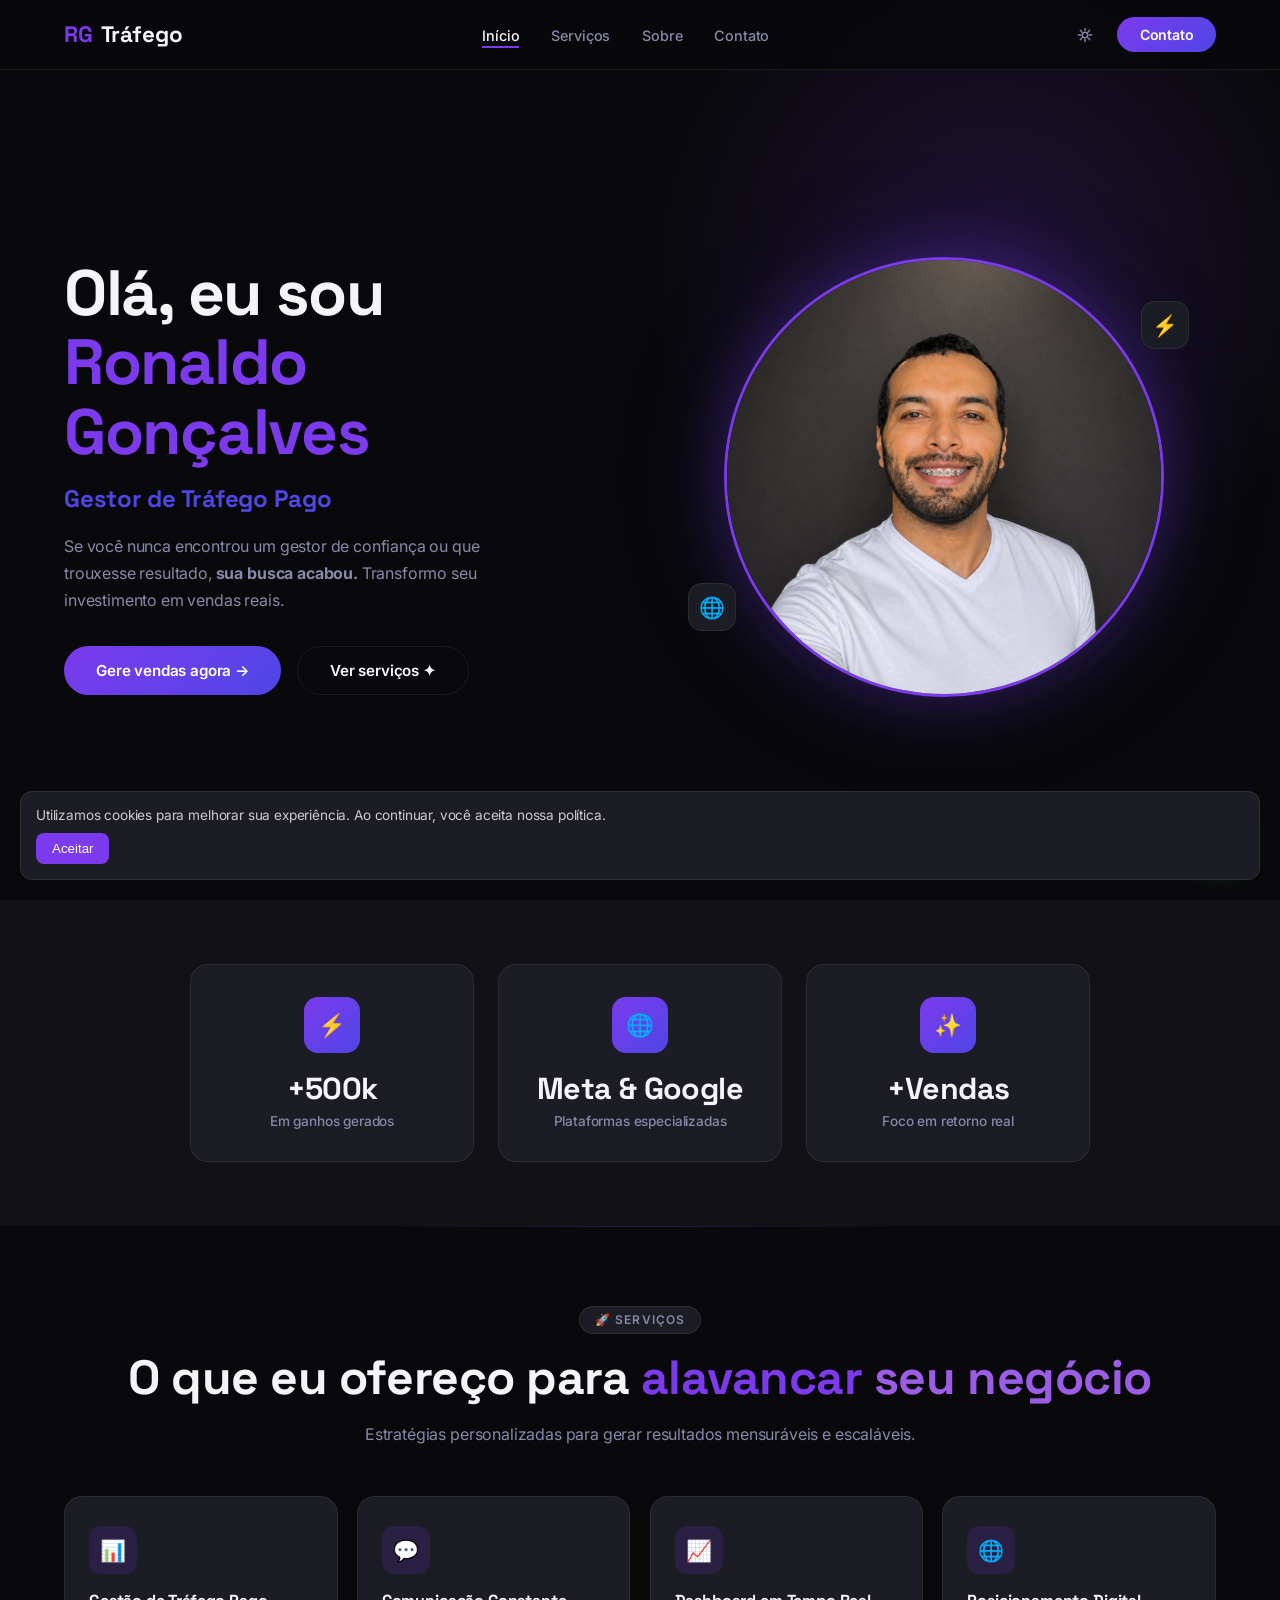
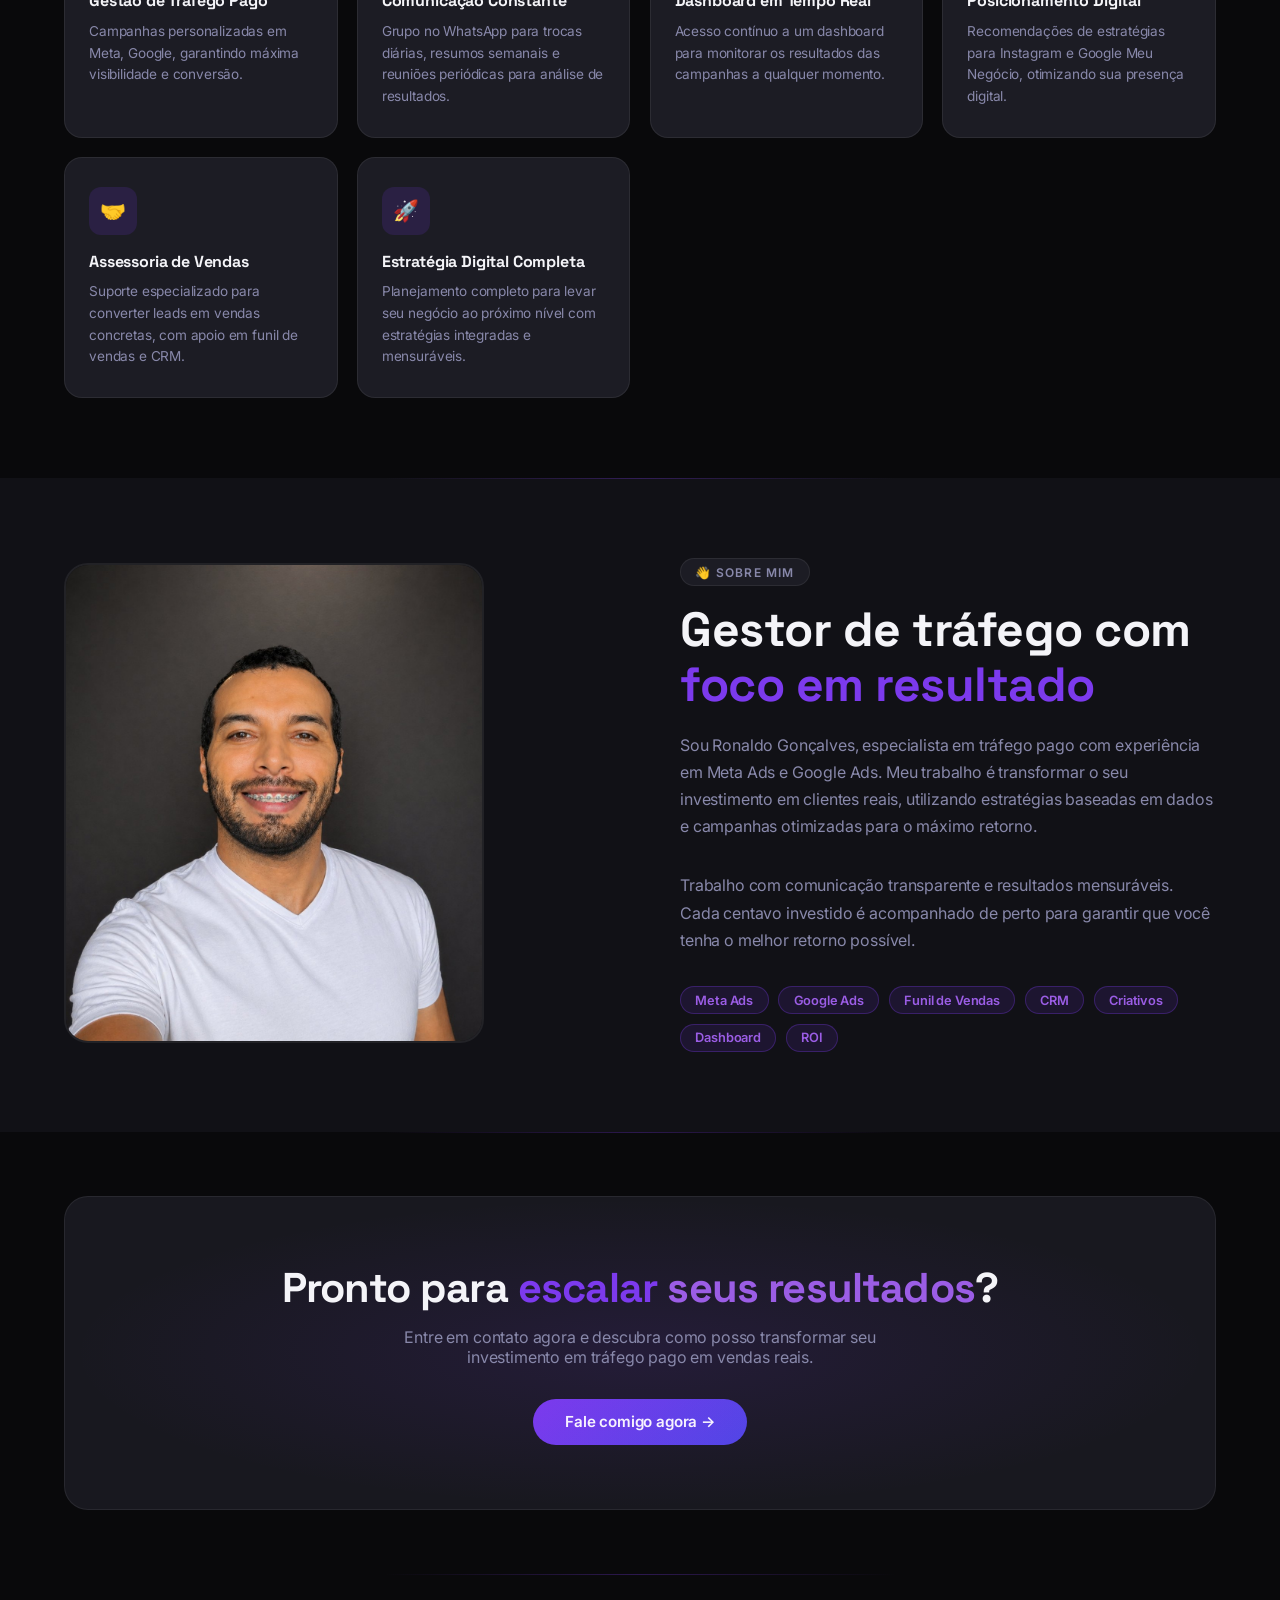
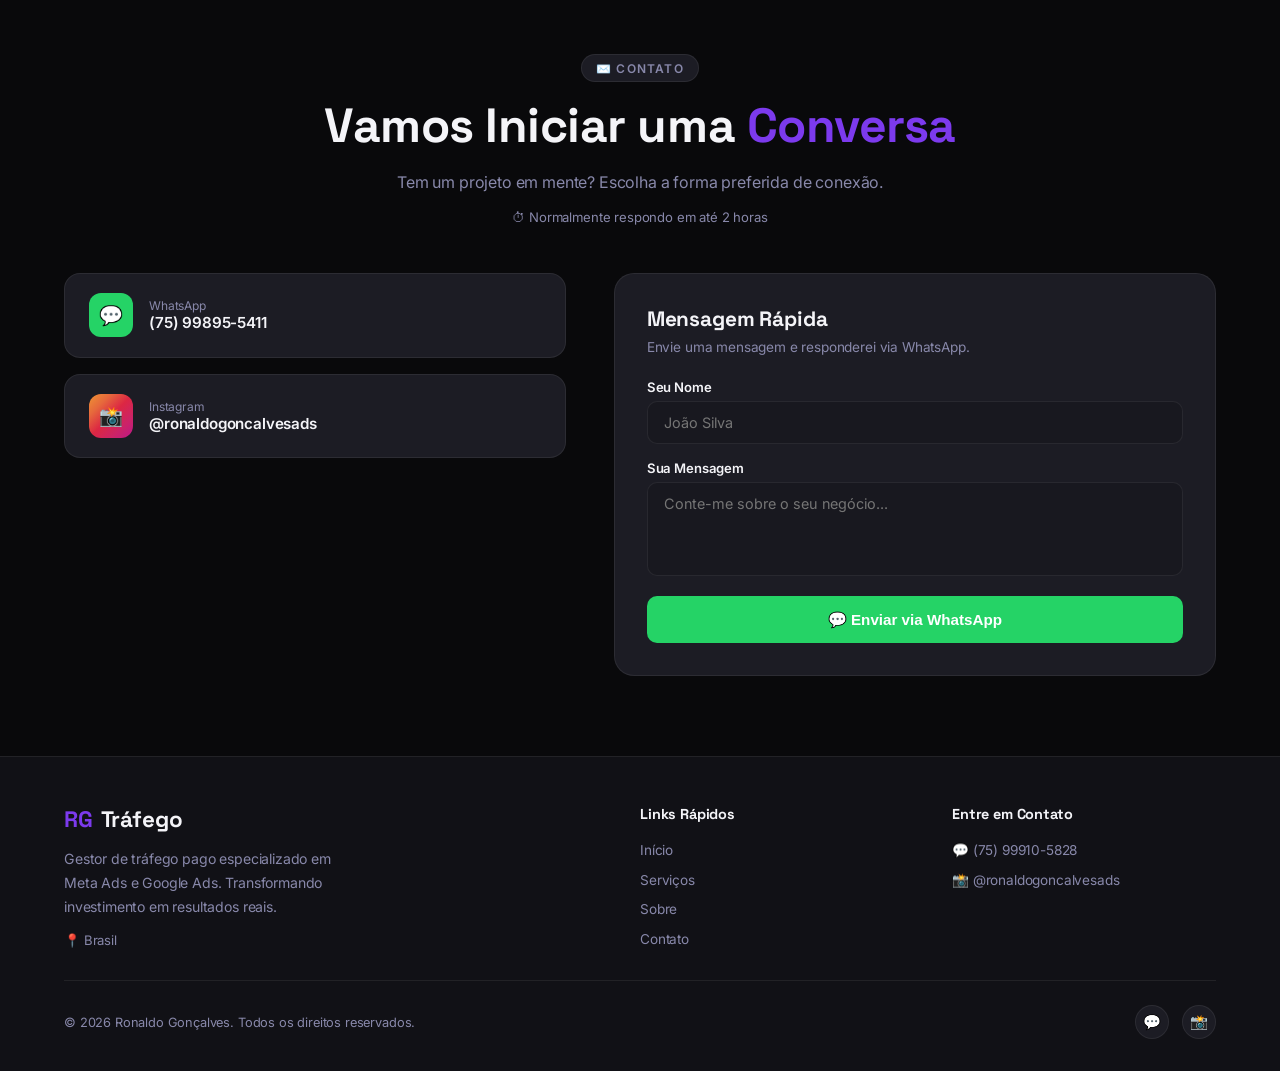
==== index.html @ 534c11cc "Add files via upload" ====
<!DOCTYPE html>
<html lang="pt-BR" data-theme="dark">
<head>
  <meta charset="UTF-8" />
  <meta name="viewport" content="width=device-width, initial-scale=1.0" />
  <title>RG Tráfego | Ronaldo Gonçalves</title>
  <meta name="description" content="Gestor de Tráfego Pago especializado em Meta Ads e Google Ads. Transformo investimento em resultados reais." />
  <link rel="icon" type="image/svg+xml" href="data:image/svg+xml,<svg xmlns='http://www.w3.org/2000/svg' viewBox='0 0 100 100'><rect width='100' height='100' rx='20' fill='%23111'/><text y='.9em' font-size='55' font-family='sans-serif' font-weight='900' fill='%237c3aed'>RG</text></svg>" />
  <link rel="preconnect" href="https://fonts.googleapis.com">
  <link rel="preconnect" href="https://fonts.gstatic.com" crossorigin>
  <link rel="preload" as="style" href="https://fonts.googleapis.com/css2?family=Space+Grotesk:wght@400;500;600;700&family=Inter:wght@300;400;500;600;700&display=swap" />
  <link href="https://fonts.googleapis.com/css2?family=Space+Grotesk:wght@400;500;600;700&family=Inter:wght@300;400;500;600;700&display=swap" rel="stylesheet" />
  <style>
    :root {
      --bg: #09090b;
      --bg2: #111116;
      --bg3: #18181f;
      --card: #1c1c24;
      --border: rgba(255,255,255,0.07);
      --text: #f4f4f8;
      --muted: #8888aa;
      --accent1: #7c3aed;
      --accent2: #4f46e5;
      --accent3: #9b5de5;
      --grad: linear-gradient(135deg, #7c3aed, #4f46e5);
      --nav-h: 70px;
    }
    [data-theme="light"] {
      --bg: #f8f8fc;
      --bg2: #f0f0f8;
      --bg3: #e8e8f4;
      --card: #ffffff;
      --border: rgba(0,0,0,0.08);
      --text: #0f0f1a;
      --muted: #5555779;
    }
    *, *::before, *::after { box-sizing: border-box; margin: 0; padding: 0; }
    html { scroll-behavior: smooth; }
    body {
      font-family: 'Inter', sans-serif;
      background: var(--bg);
      color: var(--text);
      overflow-x: hidden;
      transition: background 0.3s, color 0.3s;
    }

    /* ── SCROLLBAR ── */
    ::-webkit-scrollbar { width: 4px; }
    ::-webkit-scrollbar-track { background: var(--bg); }
    ::-webkit-scrollbar-thumb { background: var(--accent1); border-radius: 2px; }

    /* ── NAV ── */
    nav {
      position: fixed; top: 0; left: 0; right: 0; z-index: 100;
      height: var(--nav-h);
      display: flex; align-items: center; justify-content: space-between;
      padding: 0 5%;
      background: rgba(9,9,11,0.85);
      backdrop-filter: blur(20px);
      border-bottom: 1px solid var(--border);
      transition: background 0.3s;
    }
    [data-theme="light"] nav { background: rgba(248,248,252,0.9); }
    .logo {
      font-family: 'Space Grotesk', sans-serif;
      font-size: 1.4rem; font-weight: 800;
      text-decoration: none; color: var(--text);
      display: flex; align-items: center; gap: 2px;
    }
    .logo span { color: var(--accent1); }
    .nav-links { display: flex; gap: 2rem; list-style: none; }
    .nav-links a {
      font-size: 0.9rem; font-weight: 500; color: var(--muted);
      text-decoration: none; transition: color 0.2s;
      position: relative; padding-bottom: 4px;
    }
    .nav-links a::after {
      content: ''; position: absolute; bottom: 0; left: 0;
      width: 0; height: 2px; background: var(--accent1);
      transition: width 0.3s;
    }
    .nav-links a:hover { color: var(--text); }
    .nav-links a:hover::after { width: 100%; }
    .nav-links a.active { color: var(--text); }
    .nav-links a.active::after { width: 100%; }
    .nav-right { display: flex; align-items: center; gap: 1rem; }
    .btn-cta {
      background: var(--grad); color: #fff; border: none;
      padding: 0.55rem 1.4rem; border-radius: 50px;
      font-family: 'Inter', sans-serif; font-size: 0.88rem; font-weight: 600;
      cursor: pointer; text-decoration: none;
      transition: opacity 0.2s, transform 0.2s;
    }
    .btn-cta:hover { opacity: 0.88; transform: translateY(-1px); }
    .theme-toggle {
      background: transparent; border: none;
      color: var(--muted); cursor: pointer;
      width: 32px; height: 32px; border-radius: 6px;
      display: flex; align-items: center; justify-content: center;
      transition: color 0.2s;
      padding: 0;
    }
    .theme-toggle:hover { color: var(--text); }
    .hamburger {
      display: none; flex-direction: column; gap: 5px;
      background: none; border: none; cursor: pointer; padding: 4px;
    }
    .hamburger span { display: block; width: 24px; height: 2px; background: var(--text); border-radius: 2px; transition: 0.3s; }

    /* ── MOBILE MENU ── */
    .mobile-menu {
      display: none; position: fixed; top: var(--nav-h); left: 0; right: 0; z-index: 99;
      background: var(--bg2); border-bottom: 1px solid var(--border);
      padding: 1.5rem 5%; flex-direction: column; gap: 1rem;
    }
    .mobile-menu.open { display: flex; }
    .mobile-menu a {
      font-size: 1.1rem; font-weight: 500; color: var(--text);
      text-decoration: none; padding: 0.5rem 0; border-bottom: 1px solid var(--border);
    }

    /* ── HERO ── */
    #inicio {
      min-height: 100vh;
      display: flex; align-items: center;
      padding: calc(var(--nav-h) + 3rem) 5% 4rem;
      position: relative; overflow: hidden;
    }
    .hero-glow {
      position: absolute; top: -10%; right: -5%;
      width: 55vw; height: 55vw; max-width: 700px;
      background: radial-gradient(circle, rgba(124,58,237,0.18) 0%, transparent 70%);
      pointer-events: none;
    }
    .hero-inner {
      display: grid; grid-template-columns: 1fr 1fr;
      gap: 4rem; align-items: center; width: 100%; max-width: 1200px; margin: auto;
      position: relative; z-index: 1;
    }
    .hero-badge {
      display: inline-flex; align-items: center; gap: 0.5rem;
      background: var(--card); border: 1px solid var(--border);
      padding: 0.4rem 1rem; border-radius: 50px;
      font-size: 0.78rem; font-weight: 600; letter-spacing: 0.12em;
      text-transform: uppercase; color: var(--muted);
      margin-bottom: 1.5rem;
    }
    .hero-badge::before { content: ''; width: 8px; height: 8px; border-radius: 50%; background: #22c55e; animation: pulse 2s infinite; }
    @keyframes pulse { 0%,100%{opacity:1} 50%{opacity:0.3} }
    .hero-title {
      font-family: 'Space Grotesk', sans-serif;
      font-size: clamp(2.4rem, 5vw, 4.2rem);
      font-weight: 800; line-height: 1.08;
      margin-bottom: 1rem;
    }
    .hero-title .hi { color: var(--text); }
    .hero-title .name { color: var(--accent1); }
    .hero-sub {
      font-family: 'Space Grotesk', sans-serif;
      font-size: clamp(1.1rem, 2vw, 1.5rem);
      font-weight: 700; color: var(--accent2);
      margin-bottom: 1.2rem;
    }
    .hero-desc {
      font-size: 1rem; color: var(--muted); line-height: 1.7;
      max-width: 480px; margin-bottom: 2rem;
    }
    .hero-btns { display: flex; gap: 1rem; flex-wrap: wrap; }
    .btn-primary {
      background: var(--grad); color: #fff;
      padding: 0.85rem 2rem; border-radius: 50px;
      font-size: 0.95rem; font-weight: 600;
      text-decoration: none; display: inline-flex; align-items: center; gap: 0.5rem;
      transition: opacity 0.2s, transform 0.2s; border: none; cursor: pointer;
    }
    .btn-primary:hover { opacity: 0.88; transform: translateY(-2px); }
    .btn-outline {
      background: transparent; color: var(--text);
      padding: 0.85rem 2rem; border-radius: 50px;
      font-size: 0.95rem; font-weight: 600;
      text-decoration: none; display: inline-flex; align-items: center; gap: 0.5rem;
      border: 1px solid var(--border); transition: border-color 0.2s, transform 0.2s;
    }
    .btn-outline:hover { border-color: var(--accent1); transform: translateY(-2px); }
    .hero-photo-wrap {
      display: flex; justify-content: center; align-items: center;
      position: relative;
    }
    .hero-photo {
      width: clamp(260px, 35vw, 440px);
      height: clamp(260px, 35vw, 440px);
      border-radius: 50%;
      object-fit: cover; object-position: center top;
      border: 3px solid var(--accent1);
      box-shadow: 0 0 60px rgba(124,58,237,0.3), 0 0 120px rgba(79,70,229,0.15);
      animation: floatImg 4s ease-in-out infinite;
    }
    @keyframes floatImg { 0%,100%{transform:translateY(0)} 50%{transform:translateY(-12px)} }
    .float-icon {
      position: absolute; background: var(--card); border: 1px solid var(--border);
      border-radius: 14px; width: 48px; height: 48px;
      display: flex; align-items: center; justify-content: center; font-size: 1.3rem;
    }
    .fi-1 { top: 10%; right: 5%; animation: floatImg 3s ease-in-out infinite 0.5s; }
    .fi-2 { bottom: 15%; left: 3%; animation: floatImg 3.5s ease-in-out infinite 1s; }

    /* ── STATS ── */
    #stats {
      padding: 4rem 5%;
      background: var(--bg2);
    }
    .stats-grid {
      display: grid; grid-template-columns: repeat(3, 1fr);
      gap: 1.5rem; max-width: 900px; margin: auto;
    }
    .stat-card {
      background: var(--card); border: 1px solid var(--border);
      border-radius: 18px; padding: 2rem 1.5rem; text-align: center;
      transition: transform 0.3s, border-color 0.3s;
    }
    .stat-card:hover { transform: translateY(-4px); border-color: var(--accent1); }
    .stat-icon {
      width: 56px; height: 56px; border-radius: 14px;
      background: var(--grad); display: flex; align-items: center; justify-content: center;
      font-size: 1.4rem; margin: 0 auto 1rem;
    }
    .stat-num {
      font-family: 'Space Grotesk', sans-serif; font-size: 1.9rem; font-weight: 800;
      color: var(--text); margin-bottom: 0.3rem;
    }
    .stat-label { font-size: 0.85rem; color: var(--muted); font-weight: 500; }

    /* ── SECTION GENERIC ── */
    section { padding: 5rem 5%; }
    .section-inner { max-width: 1200px; margin: auto; }
    .section-tag {
      display: inline-flex; align-items: center; gap: 0.4rem;
      background: var(--card); border: 1px solid var(--border);
      padding: 0.35rem 0.9rem; border-radius: 50px;
      font-size: 0.75rem; font-weight: 600; letter-spacing: 0.1em;
      text-transform: uppercase; color: var(--muted); margin-bottom: 1rem;
    }
    .section-title {
      font-family: 'Space Grotesk', sans-serif;
      font-size: clamp(1.8rem, 4vw, 3rem);
      font-weight: 800; line-height: 1.15; margin-bottom: 1rem;
    }
    .section-title .hl { color: var(--accent1); }
    .section-title .hl2 { color: var(--accent3); }
    .section-desc { color: var(--muted); font-size: 1rem; line-height: 1.7; max-width: 560px; }

    /* ── SERVICES ── */
    #servicos { background: var(--bg); }
    .services-header { text-align: center; margin-bottom: 3rem; }
    .services-header .section-desc { margin: auto; }
    .services-grid {
      display: grid; grid-template-columns: repeat(4, 1fr);
      gap: 1.2rem;
    }
    @media(max-width:1000px) { .services-grid { grid-template-columns: repeat(2,1fr); } }
    @media(max-width:600px) { .services-grid { grid-template-columns: 1fr; } }
    .svc-card {
      background: var(--card); border: 1px solid var(--border);
      border-radius: 18px; padding: 1.8rem 1.5rem;
      transition: transform 0.3s, border-color 0.3s;
    }
    .svc-card:hover { transform: translateY(-6px); border-color: var(--accent1); }
    .svc-icon {
      width: 48px; height: 48px; border-radius: 12px;
      background: rgba(124,58,237,0.15); display: flex; align-items: center; justify-content: center;
      font-size: 1.3rem; margin-bottom: 1rem;
    }
    .svc-card h3 { font-family:'Space Grotesk',sans-serif; font-size:1rem; font-weight:700; margin-bottom:0.6rem; }
    .svc-card p { font-size:0.85rem; color:var(--muted); line-height:1.6; }

    /* ── SOBRE ── */
    #sobre { background: var(--bg2); }
    .sobre-inner {
      display: grid; grid-template-columns: 1fr 1fr;
      gap: 5rem; align-items: center;
    }
    .sobre-photo {
      width: 100%; max-width: 420px;
      border-radius: 24px; object-fit: cover; object-position: center top;
      border: 2px solid var(--border);
      height: 480px;
    }
    .sobre-text .section-title { margin-bottom: 1.2rem; }
    .sobre-text .section-desc { margin-bottom: 2rem; }
    .skills-list { display: flex; flex-wrap: wrap; gap: 0.6rem; margin-top: 1.5rem; }
    .skill-tag {
      background: rgba(124,58,237,0.12); border: 1px solid rgba(124,58,237,0.3);
      color: var(--accent3); padding: 0.35rem 0.9rem;
      border-radius: 50px; font-size: 0.8rem; font-weight: 600;
    }

    /* ── CTA MEIO ── */
    .cta-mid {
      background: var(--bg3); border: 1px solid var(--border);
      border-radius: 24px; padding: 4rem; text-align: center;
      position: relative; overflow: hidden;
    }
    .cta-mid::before {
      content: ''; position: absolute; inset: 0;
      background: radial-gradient(ellipse at center, rgba(124,58,237,0.12) 0%, transparent 70%);
      pointer-events: none;
    }
    .cta-mid h2 {
      font-family:'Space Grotesk',sans-serif; font-size: clamp(1.6rem,3.5vw,2.6rem);
      font-weight:800; margin-bottom:0.8rem; position:relative;
    }
    .cta-mid p { color:var(--muted); margin-bottom:2rem; position:relative; max-width:480px; margin-left:auto; margin-right:auto; }

    /* ── CONTATO ── */
    #contato { background: var(--bg); }
    .contact-grid {
      display: grid; grid-template-columns: 1fr 1.2fr;
      gap: 3rem; align-items: start;
    }
    .contact-cards { display: flex; flex-direction: column; gap: 1rem; }
    .contact-card {
      background: var(--card); border: 1px solid var(--border);
      border-radius: 16px; padding: 1.2rem 1.5rem;
      display: flex; align-items: center; gap: 1rem;
      text-decoration: none; color: var(--text);
      transition: border-color 0.2s, transform 0.2s;
    }
    .contact-card:hover { border-color: var(--accent1); transform: translateX(4px); }
    .cc-icon {
      width: 44px; height: 44px; border-radius: 12px;
      display: flex; align-items: center; justify-content: center;
      font-size: 1.2rem; flex-shrink: 0;
    }
    .cc-label { font-size: 0.75rem; color: var(--muted); }
    .cc-val { font-size: 0.95rem; font-weight: 600; }
    .form-box {
      background: var(--card); border: 1px solid var(--border);
      border-radius: 20px; padding: 2rem;
    }
    .form-box h3 { font-family:'Space Grotesk',sans-serif; font-size:1.3rem; font-weight:700; margin-bottom:0.4rem; }
    .form-box p { color:var(--muted); font-size:0.85rem; margin-bottom:1.5rem; }
    .form-group { margin-bottom: 1rem; }
    .form-group label { display:block; font-size:0.82rem; font-weight:600; margin-bottom:0.4rem; color:var(--text); }
    .form-group input, .form-group textarea {
      width: 100%; background: var(--bg3); border: 1px solid var(--border);
      color: var(--text); border-radius: 10px; padding: 0.75rem 1rem;
      font-family: 'Inter', sans-serif; font-size: 0.9rem;
      outline: none; transition: border-color 0.2s;
      resize: none;
    }
    .form-group input:focus, .form-group textarea:focus { border-color: var(--accent1); }
    .btn-whatsapp {
      width: 100%; background: #25d366; color: #fff; border: none;
      padding: 0.9rem; border-radius: 10px; font-size: 0.95rem; font-weight: 600;
      cursor: pointer; display: flex; align-items: center; justify-content: center; gap: 0.5rem;
      transition: opacity 0.2s;
    }
    .btn-whatsapp:hover { opacity: 0.88; }

    /* ── FOOTER ── */
    footer {
      background: var(--bg2); border-top: 1px solid var(--border);
      padding: 3rem 5% 2rem;
    }
    .footer-inner {
      max-width: 1200px; margin: auto;
      display: grid; grid-template-columns: 2fr 1fr 1fr;
      gap: 3rem;
    }
    .footer-brand p { color: var(--muted); font-size: 0.88rem; line-height: 1.7; margin: 0.8rem 0; max-width: 280px; }
    .footer-loc { color: var(--muted); font-size: 0.82rem; display: flex; align-items: center; gap: 0.4rem; }
    .footer-col h4 { font-family:'Space Grotesk',sans-serif; font-weight:700; font-size:0.9rem; margin-bottom:1rem; }
    .footer-col ul { list-style: none; display: flex; flex-direction: column; gap: 0.6rem; }
    .footer-col a { color: var(--muted); text-decoration: none; font-size: 0.85rem; transition: color 0.2s; }
    .footer-col a:hover { color: var(--text); }
    .footer-bottom {
      max-width: 1200px; margin: 2rem auto 0;
      border-top: 1px solid var(--border); padding-top: 1.5rem;
      display: flex; justify-content: space-between; align-items: center;
      flex-wrap: wrap; gap: 1rem;
    }
    .footer-bottom p { color: var(--muted); font-size: 0.8rem; }
    .social-icons { display: flex; gap: 0.8rem; }
    .social-icons a {
      width: 34px; height: 34px; border-radius: 50%;
      background: var(--card); border: 1px solid var(--border);
      display: flex; align-items: center; justify-content: center;
      color: var(--muted); font-size: 0.9rem; text-decoration: none;
      transition: border-color 0.2s, color 0.2s;
    }
    .social-icons a:hover { border-color: var(--accent1); color: var(--text); }

    /* ── WHATSAPP FLOAT ── */
    .wa-float {
      position: fixed; bottom: 2rem; right: 2rem; z-index: 200;
      width: 56px; height: 56px; border-radius: 50%;
      background: #25d366; color: #fff; border: none;
      display: flex; align-items: center; justify-content: center;
      font-size: 1.6rem; cursor: pointer; text-decoration: none;
      box-shadow: 0 4px 20px rgba(37,211,102,0.4);
      transition: transform 0.2s, box-shadow 0.2s;
    }
    .wa-float:hover { transform: scale(1.1); box-shadow: 0 6px 30px rgba(37,211,102,0.5); }

    /* ── RESPONSIVE ── */
    @media(max-width:900px) {
      .hero-inner { grid-template-columns: 1fr; text-align: center; gap: 2rem; }
      .hero-desc { max-width: 100%; }
      .hero-btns { justify-content: center; }
      .hero-photo-wrap { order: -1; }
      .sobre-inner { grid-template-columns: 1fr; }
      .sobre-photo { max-width: 100%; height: 320px; margin: auto; }
      .contact-grid { grid-template-columns: 1fr; }
      .footer-inner { grid-template-columns: 1fr 1fr; }
      .stats-grid { grid-template-columns: 1fr; max-width: 360px; }
      .nav-links { display: none; }
      .hamburger { display: flex; }
    }
    @media(max-width:600px) {
      .footer-inner { grid-template-columns: 1fr; }
      .footer-bottom { flex-direction: column; text-align: center; }
      #stats { padding: 3rem 5%; }
    }

    /* ── REVEAL ANIMATIONS (Hernani-style) ── */
    .reveal { opacity: 0; transform: translateY(40px); transition: opacity 0.7s cubic-bezier(0.16,1,0.3,1), transform 0.7s cubic-bezier(0.16,1,0.3,1); }
    .reveal.visible { opacity: 1; transform: translateY(0); }
    .reveal-left { opacity: 0; transform: translateX(-40px); transition: opacity 0.7s cubic-bezier(0.16,1,0.3,1), transform 0.7s cubic-bezier(0.16,1,0.3,1); }
    .reveal-left.visible { opacity: 1; transform: translateX(0); }
    .reveal-right { opacity: 0; transform: translateX(40px); transition: opacity 0.7s cubic-bezier(0.16,1,0.3,1), transform 0.7s cubic-bezier(0.16,1,0.3,1); }
    .reveal-right.visible { opacity: 1; transform: translateX(0); }
    .reveal-scale { opacity: 0; transform: scale(0.92) translateY(20px); transition: opacity 0.7s cubic-bezier(0.16,1,0.3,1), transform 0.7s cubic-bezier(0.16,1,0.3,1); }
    .reveal-scale.visible { opacity: 1; transform: scale(1) translateY(0); }
    /* stagger delays */
    .d1 { transition-delay: 0.1s; }
    .d2 { transition-delay: 0.2s; }
    .d3 { transition-delay: 0.3s; }
    .d4 { transition-delay: 0.4s; }
    .d5 { transition-delay: 0.5s; }
    /* keep old fade-in class working */
    .fade-in { opacity: 0; transform: translateY(40px); transition: opacity 0.7s cubic-bezier(0.16,1,0.3,1), transform 0.7s cubic-bezier(0.16,1,0.3,1); }
    .fade-in.visible { opacity: 1; transform: translateY(0); }


    /* ── SECTION TRANSITIONS (Hernani-style glow dividers) ── */
    section, #stats {
      position: relative;
    }
    section::before {
      content: '';
      position: absolute;
      top: 0; left: 50%; transform: translateX(-50%);
      width: 40%; height: 1px;
      background: linear-gradient(90deg, transparent, var(--accent1), transparent);
      opacity: 0.3;
      pointer-events: none;
    }
    #inicio::before { display: none; }
    
    /* ── SMOOTH NAV SCROLL INDICATOR ── */
    .scroll-progress {
      position: fixed; top: 0; left: 0; z-index: 200;
      height: 2px; background: var(--grad);
      width: 0%; transition: width 0.1s linear;
    }

    /* ── MOBILE HERO FIX ── */
    @media(max-width:900px) {
      #inicio {
        min-height: 100svh;
        padding-top: calc(var(--nav-h) + 2rem);
        padding-bottom: 3rem;
        align-items: flex-start;
      }
      .hero-inner {
        gap: 1.5rem;
      }
      .hero-photo {
        width: clamp(200px, 60vw, 300px);
        height: clamp(200px, 60vw, 300px);
      }
      .hero-btns {
        justify-content: center;
        margin-top: 0.5rem;
      }
      .hero-title {
        font-size: clamp(2rem, 8vw, 3rem);
      }
    }
    /* ── SPACE GROTESK TITLE TWEAKS ── */
    .hero-title { letter-spacing: -0.02em; }
    .section-title { letter-spacing: -0.01em; }
    .hero-sub { letter-spacing: -0.01em; }
    .stat-num { letter-spacing: -0.02em; }
    .cta-mid h2 { letter-spacing: -0.02em; }
    body { font-family: 'Inter', sans-serif; letter-spacing: -0.01em; }
  </style>
</head>
<body>

<div class="scroll-progress" id="scrollProg"></div>

<!-- NAV -->
<nav>
  <a href="#inicio" class="logo"><span>RG</span>&nbsp;Tráfego</a>
  <ul class="nav-links">
    <li><a href="#inicio" class="active">Início</a></li>
    <li><a href="#servicos">Serviços</a></li>
    <li><a href="#sobre">Sobre</a></li>
    <li><a href="#contato">Contato</a></li>
  </ul>
  <div class="nav-right">
    <button class="theme-toggle" onclick="toggleTheme()" title="Alternar tema" id="themeBtn" aria-label="Alternar tema">
      <svg id="iconSun" xmlns="http://www.w3.org/2000/svg" width="16" height="16" viewBox="0 0 24 24" fill="none" stroke="currentColor" stroke-width="2" stroke-linecap="round" stroke-linejoin="round"><circle cx="12" cy="12" r="4"/><line x1="12" y1="2" x2="12" y2="6"/><line x1="12" y1="18" x2="12" y2="22"/><line x1="4.93" y1="4.93" x2="7.76" y2="7.76"/><line x1="16.24" y1="16.24" x2="19.07" y2="19.07"/><line x1="2" y1="12" x2="6" y2="12"/><line x1="18" y1="12" x2="22" y2="12"/><line x1="4.93" y1="19.07" x2="7.76" y2="16.24"/><line x1="16.24" y1="7.76" x2="19.07" y2="4.93"/></svg>
      <svg id="iconMoon" xmlns="http://www.w3.org/2000/svg" width="16" height="16" viewBox="0 0 24 24" fill="none" stroke="currentColor" stroke-width="2" stroke-linecap="round" stroke-linejoin="round" style="display:none"><path d="M21 12.79A9 9 0 1 1 11.21 3 7 7 0 0 0 21 12.79z"/></svg>
    </button>
    <a href="https://wa.me/5575998955411" target="_blank" class="btn-cta">Contato</a>
    <button class="hamburger" onclick="toggleMenu()" aria-label="Menu">
      <span></span><span></span><span></span>
    </button>
  </div>
</nav>

<!-- MOBILE MENU -->
<div class="mobile-menu" id="mobileMenu">
  <a href="#inicio" onclick="closeMenu()">Início</a>
  <a href="#servicos" onclick="closeMenu()">Serviços</a>
  <a href="#sobre" onclick="closeMenu()">Sobre</a>
  <a href="#contato" onclick="closeMenu()">Contato</a>
</div>

<!-- HERO -->
<section id="inicio">
  <div class="hero-glow"></div>
  <div class="hero-inner">
    <div class="hero-left">
      <h1 class="hero-title reveal d2">
        <span class="hi">Olá, eu sou </span><span class="name">Ronaldo<br>Gonçalves</span>
      </h1>
      <p class="hero-sub reveal d3">Gestor de Tráfego Pago</p>
      <p class="hero-desc reveal d4">
        Se você nunca encontrou um gestor de confiança ou que trouxesse resultado, <strong>sua busca acabou.</strong> Transformo seu investimento em vendas reais.
      </p>
      <div class="hero-btns reveal d5">
        <a href="https://wa.me/5575998955411" target="_blank" class="btn-primary">Gere vendas agora →</a>
        <a href="#servicos" class="btn-outline">Ver serviços ✦</a>
      </div>
    </div>
    <div class="hero-photo-wrap reveal-right d2">
      <img src="[data-uri]" alt="Ronaldo Gonçalves" class="hero-photo" id="heroPhoto" />
      <div class="float-icon fi-1">⚡</div>
      <div class="float-icon fi-2">🌐</div>
    </div>
  </div>
</section>

<!-- STATS -->
<div id="stats">
  <div class="stats-grid">
    <div class="stat-card reveal">
      <div class="stat-icon">⚡</div>
      <div class="stat-num">+500k</div>
      <div class="stat-label">Em ganhos gerados</div>
    </div>
    <div class="stat-card reveal d2">
      <div class="stat-icon">🌐</div>
      <div class="stat-num">Meta & Google</div>
      <div class="stat-label">Plataformas especializadas</div>
    </div>
    <div class="stat-card reveal d3">
      <div class="stat-icon">✨</div>
      <div class="stat-num">+Vendas</div>
      <div class="stat-label">Foco em retorno real</div>
    </div>
  </div>
</div>

<!-- SERVICES -->
<section id="servicos">
  <div class="section-inner">
    <div class="services-header reveal">
      <div class="section-tag">🚀 Serviços</div>
      <h2 class="section-title">O que eu ofereço para <span class="hl">alavancar</span> <span class="hl2">seu negócio</span></h2>
      <p class="section-desc">Estratégias personalizadas para gerar resultados mensuráveis e escaláveis.</p>
    </div>
    <div class="services-grid">
      <div class="svc-card reveal-scale ">
        <div class="svc-icon">📊</div>
        <h3>Gestão de Tráfego Pago</h3>
        <p>Campanhas personalizadas em Meta, Google, garantindo máxima visibilidade e conversão.</p>
      </div>
      <div class="svc-card reveal-scale d2">
        <div class="svc-icon">💬</div>
        <h3>Comunicação Constante</h3>
        <p>Grupo no WhatsApp para trocas diárias, resumos semanais e reuniões periódicas para análise de resultados.</p>
      </div>
      <div class="svc-card reveal-scale d3">
        <div class="svc-icon">📈</div>
        <h3>Dashboard em Tempo Real</h3>
        <p>Acesso contínuo a um dashboard para monitorar os resultados das campanhas a qualquer momento.</p>
      </div>
      <div class="svc-card reveal-scale d1">
        <div class="svc-icon">🌐</div>
        <h3>Posicionamento Digital</h3>
        <p>Recomendações de estratégias para Instagram e Google Meu Negócio, otimizando sua presença digital.</p>
      </div>
      <div class="svc-card reveal-scale d2">
        <div class="svc-icon">🤝</div>
        <h3>Assessoria de Vendas</h3>
        <p>Suporte especializado para converter leads em vendas concretas, com apoio em funil de vendas e CRM.</p>
      </div>
      <div class="svc-card reveal-scale d3">
        <div class="svc-icon">🚀</div>
        <h3>Estratégia Digital Completa</h3>
        <p>Planejamento completo para levar seu negócio ao próximo nível com estratégias integradas e mensuráveis.</p>
      </div>
    </div>
  </div>
</section>

<!-- SOBRE -->
<section id="sobre">
  <div class="section-inner">
    <div class="sobre-inner">
      <div class="fade-in">
        <img src="[data-uri]" alt="Ronaldo Gonçalves" class="sobre-photo" id="sobrePhoto" />
      </div>
      <div class="sobre-text reveal-right">
        <div class="section-tag">👋 Sobre mim</div>
        <h2 class="section-title">Gestor de tráfego com <span class="hl">foco em resultado</span></h2>
        <p class="section-desc">
          Sou Ronaldo Gonçalves, especialista em tráfego pago com experiência em Meta Ads e Google Ads. Meu trabalho é transformar o seu investimento em clientes reais, utilizando estratégias baseadas em dados e campanhas otimizadas para o máximo retorno.
        </p>
        <p class="section-desc" style="margin-top:1rem;">
          Trabalho com comunicação transparente e resultados mensuráveis. Cada centavo investido é acompanhado de perto para garantir que você tenha o melhor retorno possível.
        </p>
        <div class="skills-list">
          <span class="skill-tag">Meta Ads</span>
          <span class="skill-tag">Google Ads</span>
          <span class="skill-tag">Funil de Vendas</span>
          <span class="skill-tag">CRM</span>
          <span class="skill-tag">Criativos</span>
          <span class="skill-tag">Dashboard</span>
          <span class="skill-tag">ROI</span>
        </div>
      </div>
    </div>
  </div>
</section>

<!-- CTA MEIO -->
<section style="background:var(--bg); padding:4rem 5%;">
  <div class="section-inner">
    <div class="cta-mid reveal">
      <h2>Pronto para <span style="color:var(--accent1)">escalar</span> <span style="color:var(--accent3)">seus resultados</span>?</h2>
      <p>Entre em contato agora e descubra como posso transformar seu investimento em tráfego pago em vendas reais.</p>
      <a href="https://wa.me/5575998955411" target="_blank" class="btn-primary" style="display:inline-flex">Fale comigo agora →</a>
    </div>
  </div>
</section>

<!-- CONTATO -->
<section id="contato">
  <div class="section-inner">
    <div style="text-align:center;margin-bottom:3rem;" class="fade-in">
      <div class="section-tag">✉️ Contato</div>
      <h2 class="section-title">Vamos Iniciar uma <span class="hl">Conversa</span></h2>
      <p class="section-desc" style="margin:auto;">Tem um projeto em mente? Escolha a forma preferida de conexão.</p>
      <p style="color:var(--muted);font-size:0.82rem;margin-top:0.8rem;">⏱ Normalmente respondo em até 2 horas</p>
    </div>
    <div class="contact-grid">
      <div class="contact-cards reveal-left">
        <a href="https://wa.me/5575998955411" target="_blank" class="contact-card">
          <div class="cc-icon" style="background:#25d366;">💬</div>
          <div>
            <div class="cc-label">WhatsApp</div>
            <div class="cc-val">(75) 99895-5411</div>
          </div>
        </a>
        <a href="https://instagram.com/ronaldogoncalvesads" target="_blank" class="contact-card">
          <div class="cc-icon" style="background:linear-gradient(135deg,#f09433,#e6683c,#dc2743,#cc2366,#bc1888);">📸</div>
          <div>
            <div class="cc-label">Instagram</div>
            <div class="cc-val">@ronaldogoncalvesads</div>
          </div>
        </a>
      </div>
      <div class="form-box reveal-right">
        <h3>Mensagem Rápida</h3>
        <p>Envie uma mensagem e responderei via WhatsApp.</p>
        <div class="form-group">
          <label>Seu Nome</label>
          <input type="text" id="nome" placeholder="João Silva" />
        </div>
        <div class="form-group">
          <label>Sua Mensagem</label>
          <textarea id="msg" rows="4" placeholder="Conte-me sobre o seu negócio..."></textarea>
        </div>
        <button class="btn-whatsapp" onclick="sendWA()">💬 Enviar via WhatsApp</button>
      </div>
    </div>
  </div>
</section>

<!-- FOOTER -->
<footer>
  <div class="footer-inner">
    <div class="footer-brand">
      <a href="#inicio" class="logo"><span>RG</span>&nbsp;Tráfego</a>
      <p>Gestor de tráfego pago especializado em Meta Ads e Google Ads. Transformando investimento em resultados reais.</p>
      <div class="footer-loc">📍 Brasil</div>
    </div>
    <div class="footer-col">
      <h4>Links Rápidos</h4>
      <ul>
        <li><a href="#inicio">Início</a></li>
        <li><a href="#servicos">Serviços</a></li>
        <li><a href="#sobre">Sobre</a></li>
        <li><a href="#contato">Contato</a></li>
      </ul>
    </div>
    <div class="footer-col">
      <h4>Entre em Contato</h4>
      <ul>
        <li><a href="https://wa.me/5575998955411" target="_blank">💬 (75) 99910-5828</a></li>
        <li><a href="https://instagram.com/ronaldogoncalvesads" target="_blank">📸 @ronaldogoncalvesads</a></li>
      </ul>
    </div>
  </div>
  <div class="footer-bottom">
    <p>© 2026 Ronaldo Gonçalves. Todos os direitos reservados.</p>
    <div class="social-icons">
      <a href="https://wa.me/5575998955411" target="_blank" title="WhatsApp">💬</a>
      <a href="https://instagram.com/ronaldogoncalvesads" target="_blank" title="Instagram">📸</a>
    </div>
  </div>
</footer>

<!-- WhatsApp Float -->
<a href="https://wa.me/5575998955411" target="_blank" class="wa-float" title="Falar no WhatsApp">
  <svg xmlns="http://www.w3.org/2000/svg" width="28" height="28" viewBox="0 0 24 24" fill="white">
    <path d="M17.472 14.382c-.297-.149-1.758-.867-2.03-.967-.273-.099-.471-.148-.67.15-.197.297-.767.966-.94 1.164-.173.199-.347.223-.644.075-.297-.15-1.255-.463-2.39-1.475-.883-.788-1.48-1.761-1.653-2.059-.173-.297-.018-.458.13-.606.134-.133.298-.347.446-.52.149-.174.198-.298.298-.497.099-.198.05-.371-.025-.52-.075-.149-.669-1.612-.916-2.207-.242-.579-.487-.5-.669-.51-.173-.008-.371-.01-.57-.01-.198 0-.52.074-.792.372-.272.297-1.04 1.016-1.04 2.479 0 1.462 1.065 2.875 1.213 3.074.149.198 2.096 3.2 5.077 4.487.709.306 1.262.489 1.694.625.712.227 1.36.195 1.871.118.571-.085 1.758-.719 2.006-1.413.248-.694.248-1.289.173-1.413-.074-.124-.272-.198-.57-.347m-5.421 7.403h-.004a9.87 9.87 0 01-5.031-1.378l-.361-.214-3.741.982.998-3.648-.235-.374a9.86 9.86 0 01-1.51-5.26c.001-5.45 4.436-9.884 9.888-9.884 2.64 0 5.122 1.03 6.988 2.898a9.825 9.825 0 012.893 6.994c-.003 5.45-4.437 9.884-9.885 9.884m8.413-18.297A11.815 11.815 0 0012.05 0C5.495 0 .16 5.335.157 11.892c0 2.096.547 4.142 1.588 5.945L.057 24l6.305-1.654a11.882 11.882 0 005.683 1.448h.005c6.554 0 11.89-5.335 11.893-11.893a11.821 11.821 0 00-3.48-8.413z"/>
  </svg>
</a>

<script>
  // ── PHOTO BASE64 ──
  const PHOTO_B64 = "/9j/4AAQSkZJRgABAQAAAQABAAD/[base64]/2wBDAAUDBAQEAwUEBAQFBQUGBwwIBwcHBw8LCwkMEQ8SEhEPERETFhwXExQaFRERGCEYGh0dHx8fExciJCIeJBweHx7/2wBDAQUFBQcGBw4ICA4eFBEUHh4eHh4eHh4eHh4eHh4eHh4eHh4eHh4eHh4eHh4eHh4eHh4eHh4eHh4eHh4eHh4eHh7/wAARCATmBOYDASIAAhEBAxEB/8QAHAAAAwADAQEBAAAAAAAAAAAAAAECAwQFBgcI/8QARxAAAQMDAwMDAgQFAwIFAgILAQACEQMhMQQSQQVRYRMicQaBBzKRoRQjQlKxYsHRFTMIJENy4RaC8PElNFNjc5IXJkSiwv/EABoBAQEAAwEBAAAAAAAAAAAAAAABAgMEBQb/xAApEQEBAAICAwACAgMAAwEBAQAAAQIRAyEEEjEFQRMiFDJRI0JhM4FS/9oADAMBAAIRAxEAPwD8qiE+UgqCinCB4CYwn91FTF7qgkmBdVD4TEdkIHdRVYTH6pc2TA/[base64]/[base64]/VU0mboL3cbShjodcKbn4RJmYU2u2QwcBDXgABT7jeEQRHYqosvZuVB944UAkCBCphE/mgqdr0sQbymYIBIhR95TBtcqhuIEGEw4RYKZuN1wgNhwINkVnY6Gqg49p+VA2/[base64]/siIImSoNxeyy7fKRHZXYwgcnCHeLKnC+VBN8yojG7MyptPhWcpHMxCy2JHiyTrqvlQVQpysZiYN1kNjYqD8qCUjlOL5TIsiIOFJVuzKhwVCMZWN3lWRdQ7sghwEqLysjhN1JHhEIXRYKhlHJQQke5T/AMpGyBOwpMDKoxF1BNrKgfP2WMiVkcQoKCObJ5QhEBCkzyqKkqiTdSr8FT4QIoIKfOUc5sgg4gqSsvJUEWhBEDOEOtdMi6ZuI4TYgGMITMDCFFa/+FSkKgqxW3CfEpNTv9kCCqLeUQnwopcdlQzKQVDCoYTCX3VeFAhcp/[base64]/[base64]/[base64]/ZVMCUFEA3wm0ACZupttBlDSJQWIBubJ2J3DCTT8JjEDCCh2AhN0KLj/lEmAFFVEwsgkhYxJCe4gRKptYkGMhNoEZUg8ZQXAiwUGRrgITyZBWORAVT5smja7TBym18E4UWTaM2woqw+RCAXTI/[base64]/[base64]/qmblAgqbBSA8qhE/[base64]/AAkIhMG+ECLmpSnAJJI+FJ7EK6NkVF1RJCnKBT5TcVI9ouEHEyiAgnmEEXlBA+EneCgRmZKl5AFlRJIhS5o23QQ4zi6k9uVTvH6KCcqoZmwlS4GCZlMX5QRwLBBMTaUsEwUypi3ut4QQSe0hS4gCVR7FQ+OAgTpm2FEjE8qyAbk2UGJkIERIUuF/[base64]/jCQCqPCgXCAnARHZARdOLoCoDygYTnxdLlPlAsuVgKRcqx5QU0WR5SmyYJKBFA8JlPCAREIHcqhhAcWTCUKg1ADwmPhABCCEU4TAjKALJiURQFoVDKkTCJvCiq+EwbqbzlUDfsgoTCAmMICBhUOyQEZVCyEA7o58I5ReUB5TCAmL3QUJTwkJyq5QKbXVtmPCQyqagd/snebWS+6cGZQEppIHlFOLpiwRaU8lAgqBgwkLpwQJQXxdEwUgbSUwYsoLBi0oB4SPZI5QXMkKuYUAEFU0XEppVtVXhRcYTnygZn7p/OUr/AGTuboGIhZGD22CgAE3Vj+0KBjyFkHEYUYKfFsIKM8ZR/TfKU4ICZiJlBXtIkSifddSDdVz3lQNwJSAKq+ZT/[base64]/osZ85Vgkkdkj2CZzOEnd+6uxExaEjYeVUQZKhxQSTbKHdkIGJKAgwpcAR5VSISKqIPdR3IVm6kyAUGOZMpOJlUInKTgERHCV58Kz2S4wggm6T1RARblBBSP7qnEm/CRugR/RSeyuLzykR3QYyptdU4eVJCCCkrIwlFlRJB+ylwgKyPKxvKA4SR8ouiUipjJV/KRxCKjhNEW7o4uiEbqYVFJAjjskbKroMSgxfCStwuk7BhUQhPjKFBiaO6f2TATCtQ2C0pgfqgQnAUUjEoARwmEA26oIAACQQM/KIKIVBAAWT+UDCf7oGnykMphBUcpEWlPi6YQIKhCAEwDygYuMJhAMBMAjKLoIi8IhMFQCAj7JhA+EDKAO6AgYF1QjhIJjKC23VCZUj9FQN0DCfykLoH7IKGJQUxAFkRzwgLoGBdMCU4QCrKmOFQsgqIyiYhAVchAx5QL4QP3TRRygZPZP4VfZBPwmIlKYRzCCgL+E7/[base64]/[base64]/[base64]/CPCIRCAAyUxjwm0CE4HKAExZP5TCcFAuVQ+EgIKoBAwi6YQcTCKm83TBQQOyALoKsmISATAvAQVHCZk5SAt2VG8IACyrjKlPiFAx4TB/VK8JtvxdA8GypLEWlXAJCaUyMFMZvhFkc2wkFWvCchICZ4TPi6UMDkFMATcIaOyfP+QoG0ZumMWSFz2VCwQPFoTNiLSkLjyjKikRAxlOLCUNxdEe7sOyIoW8qgYEi/[base64]/KFdgTGFBm5BUCME5+yROU3OHaVM8jKoRulaJKoCTJNlLxPhEQRGSk4ebKo4Ck2OUADBvdJ/Y4Qci91LsxcoAxeBZSRZOSBEqSYEBUS65+E7QUuMpA2QBtgWUPJ4VO+Ej8QqI/yk4XVmygzCgnNpUPIi/dWVjcroCIgSSm0zhBxdERgyiDCccJSAqIIvMpAG5ViI7KTdBCRbHKsgcKDYXREkRZI2VKTEIJOFjusikoEUuU7qeUAgmyMFBuglBEJ/KTsQgjCE/[base64]/[base64]/[base64]/[base64]/wAKrKSqFFsLHF1lIwlCDGPhDhZVCRQYzc3ShURcpQgRxZI4TRFkElKLqkG2URKm91XKLIrGQlebqjCSInFkiqhJwtKok/CEwEKWjDeFVylCf2VQ4sgDkphEcpFAwFQxEJFOFAeEcI4QFQ5QEAJnMIHyqyEgEx+ygYFkxlEICCh3ReUBNAwmMKRhUAhDhUJCkXKYzlF2pMZlIJ4QUBKDY2ykFQ7lQK4ygJxfKAIQU1ODIlDSAmBdAimAlCJIGEFNzCoCBcpMwq4QEJgIAEJhAwERdAFuyIMRKB/4TFrpcI5HZBQQIm6XIVfZA45TGLIAEKgBCKQBTHKDiUAeYQA7KgL3ClZG+UC8pgIMJE/ZBRNoVXn4Ug2hM/MIA2TakBJsmMFBWQiwalPhMKAgqm5SgnmyU37IM3BCDfCgKwOeUUxPEJqf6sJt/RQN0lMAxMoiEvhBTbC5uqmyk3IlOLqgkze6AbQAiCETeIShgkJgSJSEm0WTtEYCgGgz4WRt7HKniQYCGoMt4CUgH3XSaZTgEWTQHST4S3HB/[base64]/[base64]/wlCodlaEMqhyEouqCBjykRBQMp8oEUxhSZJVCVA25wmAixRBQUFQzAUtF1cCUDhP8AZIYuqiyBEWQO6ZmLJQgYyrupaFSBwBCITaIF07IoaEwhAsgY/dNJouq4lQIeEcpwgWcqGArGUgFQsoFFkQqSv2QAtwqBsISygKiwjlIJgXuoGMQi/[base64]/Qj4wh3CALwm7siIMI2zhM8SiUCgAJGwTdHdSVFJACCOSp+6qAjvhIi9k4Si6CYug4TUuQI/CJhCkpoBhScSmMpi/2QRMBHGFRAUkWhUSkqAQVAhhHiEHCRKok3UOz4VnNlJQTyiIThMjlBDlJmVTlMcIgIspNwnwjiyCD2UmZhWeyg2VCB4KCiAUcoEQhE3QoMIJhMXRFkwLKosYQPKXhMKKaDygCAjNwgALIHZPhMCCgFQS5TCBj7Kh+6SbZyEFKgkIQBHKB/wCUfbKYHeEFAwLyEDNgmEwIQMIAkpJj5RTRHZKCnF7oG0eVQlSFSAJKYx5SwgBEW0wITESgQOEz34RQEONoKEKAGU+UAcp3JCooBA/dF8J/soGCn8qUzcoGkPlHKoCEA0FUPKnhAJQVN02lTNk/lFUDKrA8qW/4VCURfE4KMlTMqhEwUU/HCDnuEk/KBnMhBJwgwRhDRfKIA1NtgUDN0wAbiyAEx5TIskMqhElFSOCmTyiMwjwUA25wrGcJAfCY7oLBAKoSobHKppHCgo3PwnkqRjsiLDlFUSJj/[base64]/dEbTAEoMgIIupeWza6RcYvCk3KAdjugtlszdAF7K4lvZBjm1iZSDYMuVOIiwkqLnKCmzdOSRJUHsTKYi8ymgzMYSM2myMCQpJltvugqbpGScJWKYOfCBmwjbflIHlPIkoABBKCXGfCkgqzHAv5UOmLoJIum0AC6D5KJACoTru8JH4T/AKp4QLEnhUImBhTPtLiVREmVLxaGi6iJ55KHRMBNzYhIi9gijsAFLrGyal1yqhGIMXKxZWSLdlIm/[base64]/KaEAZsqSAumJugpqoKW2VNQMSFQ7pADCowDBRSCoxypjug5QPBTUwQqaiA+ExJCLAowUFEhBMG6RFku6KoCyYSB4TagMjsqGJSKd4QMzgZQSQYSb5T/qSqok8pkEiyQmFcmOFIibyqZ5ug90px3VqnM2iEGBkpTPygCTZSChnNkCzo4SyiwF0FEcQJUbYNxZITMgpz3QOBMSkUHE8JAiR2QWCCYKZJi+OFIgHwubrOt9N01T0quqZu5Dbwg6IJN1dyLBcw9b6e1ntqteRdwmIHdR/1/QvYalN52NaXEkdk0OqXWmYKn12saXPMACSvG9R+oNdWr7NO5lGjE7wJMeVyNR1PX1Za6tUgj3AnjhNJa+k19dQoOZTr7mvIGGytDqXW9FpaIqb3PcTDWtFyV4garXvbA1D62oqv9Nhe8Q0xJMnwufoupVJ2VCHAn+q4CsxY+z2mm+oqlRxP8qkBkVA7/ZdPQdYp1R/MqU3VDjYbALwWo6y4ik2k30wy7udzuT8eFg/iab9QR6zaIde4Nj4hWwmT6jT1tJxA3TPIEgLPSeypO0yvlek1bum1CX6yq+bgUpg/[base64]/[base64]/dEQQYlSZVnElSbFFSRZITyrCmLpEqSPKTsKyJlY3YsqIchByhQTKAUseU/[base64]/ZEeUx8JqhRATjsgCycKBQZVtBiAlF7Km38QgoduUzZ0QgW4umUUo8J8Qm2yBBBRCamfyxKbQIQebIFyRCGi8ymAj5ygMgoPhB8QhFIRKoDzZKBNwqgd0D5mEyUhF5TAGUBlVYHCU9xBRHJQV/VP7JzKiQBdMQQLIqsnKAb4hDexCeRlKhd7Im3lAP6Im9rKKoG04SN7gIucqXm0JoOxupMxfCx1arNOz1arg1vlc6r17RDTvq++xhreXf8ACI6bnBomVpazqVKjSLqf85wMbWEW+V4/rHXquqFRvqmm0CwbZp8eVyKOrqMbu2UwH4L5k/AWWmO3qeodYqah1Sm6r7GNsynIDnHAlcGk3TO1DHt/nwYe2YbuODPYLVdUY6hVJe2BG4MG0rX0upfpw/0mN/mtLYcJ+6SJtuaiuyhNKmPVbukvNvUP/HZaT9XWqF7qjyGkBkAWAWKrqHVHF1QXOYWfT6emadJ1dz2sqEulokwMK6Nq051NJpeCX0/7hcLapVauqc5z2N9Jol5AiAue41KMhpc0OFx3CoVHuosotMNcZI/3U0bGtY5m6luJ2Okxz5WtpnMZWa6qw1Kf9TQYn7rcZNZziydxf7ScQs9PSNfVL6PpNe3M/lJ8LJGD+H9Ta9oNJjmyGuuTAufhZaVSi2g2i3XOcD/Q2h/uVFTRasFznb97hAcTY+JXPLX03ljmlrgYIKmh1dW7SspilSbUJGd5ED7BbnQNU1lTa2lRY423Oplx+02XGoML/wCl5BOW5C6Oko6mjWBbqDUbgsLSg9M5jzU9SpUNdgEwRBafjkLW6dqnUOsitQrspyJcGAlrh2IWDQV9Q3T+l/KqVgfa7dcDysWs0eq3tqzRZUNw4PDXH9VLNq9xpesaeq2mXNqUnvsGuaRJW6Hl2AvntF+qbUZvqVnUzY+oLg9wQvR9E6vXa009a3cGO2GoMjtKmmUrvAmSCFQuPKe5jmhzXAg8jlJxGRYKKCZ+eUnGR+Uont/[base64]/KCuMITGEBAQqFuEoTCBtvdPJwpGITEoLGUwOUgFTQimEuUIGUFR3QE/[base64]/hJpkIJCAEAWmEifCUm5OUqj2saXuMCJKmg90A3Wr1DX0NNpid/8A5ifZTLZBHded639T02vNHp7TVfg1IsPgcrQ/itSNOXat+17vzuF3DsB5V0nsx/[base64]/30j/AJC1tFoRVrSQ4DtH+636+jcKMU6bNo7Nkn7oNeprAaDmNeQzfllpB8LC0U9RUa2q8PmwdEOH/KwuoPDagDTEBwAC2aOlrsplgDG1Hj+pwG0JsbGiZQaGsqsYWOPtqtMblm6hTqiiKjKtWpTaYIaPdHnusPTdNVpyHV9C+kfz031wJ/4K9B09ulp0jFOnWo8l1Zp2H5CDldLOg1DPSa+m2ocbiWun5VdTZryXN9Z1Y0xelXaN4Hg8/ZTqXUxU/iNNoaWoIOHwT9iMrZOro67TioynXaW/mpsPuZ8A5CI1+m1WMosNN7iHm9ImR5HgrpnU6dryWvFMvaA4PbYhc7QHRUKrh/EMLXkEtezaWu7rerV6QbUFD06m1vqNaRNv6gg3R1erpWNE0nUjYOmWj7jC6/TNc3VAsdDaguWzNu47rxdTUaV7vTfS9JzhctwQe4UaDW1ukaxpj1KLTLT48LFnK+iN3GfCYBxNlj0OpoavSs1NA7mVBI8eFllpsosFvhJ2RwqEfKl5k4sii4N0i6yOLpRzkIKaeyYkk3kqRE+VdwMgIATgNT2gXm6M/CDFgJTaJeeIulyAqIAyoMhtkUOk8WCPslxCXCIokDAKXtJF7IOEEicBUB7ApGeycCbpOIlAoQZi6Lygtk3QKbiQiBElNwgqTM2wgf2QeyUu7oNuECPYIxYqglFjCCDcpE/[base64]/0hFB7p5CVycJm1gPlAYFkiZRMo8CyBjMp+Yupm6ZdAvhBjrP2MLyYjxnwvN/UuurVh/Cta+i0iXtn/[base64]/wCWBjcwH/m6y2x087pw5jiGPcHREgQm2iWuAdIdNj2XoG6GgDVaxoc7cA5x7dwlqNBUG2o6lsI9pJFj8rC5SNkwtcHUaGu2oAad3XBFwfKy6XRO2kPYdx4IsfIK9DS6Y+s8Gk19NoH5C73A94XU0H0v1DUE+k1+4XLSb/MHKxvLjPrOcOV+R5ylTbQ0zdkSz+4Qf0WbRaT1GGs1hDpksA4tcL13/wBJ64GlT1FNtR1UxTbF7ZPwF0NJ9IajSamnUAe2g4xv2zsPnwVhlz4z9s8fGzv6eP1WkZXpsdp6ZbQZFzYvdZZqvS9O9tF1Yy1vueG/2GN33Eyvd6zoNLSvpnV0KdRzjY0jBdi5avO/WdDR6TTivpajmvB9zS3bMgLDDm98tNmfj+mO64lLTsZSOkaGPDHEeqMvAIx8iCu/0vorzp6IraKqaUzVAHudP9Q+AuT9KaT/AKmymHB7RRJwLlvB+0r6X9NaHppYRr9ZVD2CzTUMEWwrzcnrGPBxe1eD1n0iWa2gaVM1qddxaxwEB/Y+PhavVvpCtpDuDYrgh05vaZ/VfWx06t6Z1HTg52lY9tZvriAXjlv2sVnoaan1HVU62n0rNO8OO9tUTsdHHdcv+VY654kr85dX+n9VS1Re6i6kHnDm2BPPwsVNlTp9SW0zWAO18thrhyB/yv0J9T/TVDUEUqgdWr1LOP8AaO/[base64]/ded6l02rpztOmeXMHuDpstmPJMmrLiyx+tfQVS9zW1Bvn8vf7Lp120v4Bz2H1aYMPYbOp+VxWNrOLqrw2mGCxx9gunptVSfSDi7bXiN/b57hZWMXR+kOou0WuOmfWJ01RhcB57r29KoHs3AAz+y+a0gyjXcarRTeyXbR+UgjLV7n6c1H8V02jUP5wwB3lUjqAkCAgnnKUovwLKKUiYTsRYH5QfICYu2cKgBPgqhHLZUwc2CDtGCSUFOMCISmBJv2Q647pEsj8ybAYsMkoJaDF/[base64]/qneewSP5rFAEjm6w6iqKdJxJAHcrM8tp03OqQALyvMdU6sdT/ACNER7yWh7hbyZ4UHP60+nqesFlHUCrQYdrajhA8lczWlz6ALXEzU225AwtxzBqmUaOmohvps2vLf/Udy4ru6D6R1+q0B1DQxjGgbdxhzieWjlYXlxx+sseLLP5Hm9NSeC1raYe7+qcArbf0x+4VdUyo4OBECzi7j7L6T0D6Ibp9NTfUbucLkQu9q/prpespMpuZVdF/5bIIPyuTPzZL07cPAys7fJ+mdD1nUKjHgQym2ABYNC9p9P8A0TqK9Wk2tvbp3iWkiA7wvZ9A+l30CWurF9LdubTe0f8A+xGV7PT0a+0U3OohsYbT4+65Obz7esXZw/jpJ/aPmmv+hhQH8R6Jc1oh4aLlvjyFvaf6Q0mrotdXDXUoBBw0juvoJ0r6jIFeq1nzdadHpf8ACVvWp0XaqlMljvzMPJbxHhc/+VbO66p4kl6jzXTPpfT0AAdC7VUGfkqBo3NHa+fldsdD0lei0U9FWkflL/YB98r0unA1FIfyaraZGXe2fCe15O0ANaOy58vIy/66cfHxn6eY0/[base64]/T/8Ams75Vs7YTxMZenO0VNlQClqqzKrWCWEYeO5Hfwp1PTd+rZV0rRSIHvJtubwB2Pld2lpKdM2ptEXkBY/TJbJZtcTcLRlzV0ThjgVKNRzPSbRIkwYu6fJ/3Wej06lT04pGmCYiF1DRZvDhLXJuYZwY8rH+ar/FHKo6dtCgykQHQA0kjK19R0zSvaab6DXMdlpEhdio25BhY3MEYIjB7rLHlyjHLixrzuv6RQdT9NuOARJHiVw9f9L6DV1GvfQYHhpYSR+Yefhe19L+YS5oLVD9PTqf0lb8fIyn7c+Xj439Pk3X/wAMNBq9MXaSaVQYIwvlP1J9M9S6JqgzVN2U5/7sWX6rfQdTgRANiuT1XpGj6hTdQ1NBlRpFw5uV3cHnZ43vuODyPAwyn9eq/M+mFLU6c6dx3NFqb4u0/wDBXR+ndU7RaptN1T8xFM0j/[base64]/[base64]/wApIVFRaCli2U/[base64]/dav030Tq31H1Gl07p2mq6iq87WU6bbAf8Ld/Dv6G6t9WdbbpNIzZSBmtWfZtNvJP/C/T30Rpvp76E6HqtN0Kkx2uLNn8c9svqONpb2AXF5Xlzj/rj9dnjeJeX+1+PCdN/DDSfT3RfS1lM6nrD6gp7hHo05EuaD/[base64]/yscGRblZW05N8qjSJ4EKey+rAWtLiYx4UbQ8At/[base64]/S9DrWldtaGamnenUjnsfC+J9R0Wu6L1Bk06lGux1wGyP8A8ive8fyJy4//AF8/5Hj5cWX/AMe8DpwFkBi0grl9G6jQ11EbXhtUfmpkwQfC6QgcLpcy4socqm3hSZJQKLEgqhuiYSGbqjAiJQOIEmAp4M3Q4j5KZFrFESZPhIEixTInwkT+iuw58IwEhZEgeVAwbXSJnlCCimDa90C5xZEeU2wZugZMKXeUT90GSiHacJH9kpEcpTKB/[base64]/[base64]/RAyf0R4i6GkTCDfBRRJjCL3koB9qXlAwSQiLJk8ougWMZU1CNm6YjKbpFwvOfWeuraXTsoMJpisJPcjwojU6v13SF9Rp3VRTdDaY/LU8k9gVo/Q/TOo9b6wNFpAaTarprVAPyN5UfTfRanWNU2mxpJc6GtHJ7/AX336M+mtB9PdLbTohhqm9WqRdzvA7Ll8nnnFjqfXV4vj3my3fj1PRNFougdGpaDplFjNO+nFZ7jBe7uTlYXPgEw13a9p7hY3vLmlplxNy52fsOE6LZMnH+F4V+7r6HGSTUSxmA7nlbVOjYDHcqqVKag7LbYzcNrRfutOeTdhiVKl7QALBbFGk7fdtgstKh7Rc/HdbLKUe6Bb91z3J0Y4p0+nAdu/MTldCjTgAYUUGmQc9/C26beYha722SKY1sGW38pPDdo7rI2TkYTDQbxYqaZxrtgvuL91mYJIv+yr0hukNnus9OABho8BYxkwVQ5n/[base64]/heM+t/p2j1TprvSeaWoAO2o0XHg+F7rUAub7sj9/K51ZpMggQ7PldfByXC7jk5+PHOasfl/qem1vS9fV02qpVGVKWSJxwZ7L0v0f1R+q079PXqhz2H2yfcQvoX4i/TTuo9OrDTDZqNhDSP6xksK+J9Na/Ta4Gqx7BTdtqEGCz/[base64]/[base64]/[base64]/hx0J2r1Y1mpZ/LZGf6owFjyZTCezPjxvJfWPV/[base64]/F7CVlImygzDAAsjS/[base64]/0kf7po2R9MxyD4UupT5aqkXAN/HCe6YkD5CMa13UwCQFgfRGQQFuuvm47jlYarQX2vAUq7cnVU+W28LT1lKR7bf7+F2KtMGJFwbFauopNIM2I4VxrXY4lSl4sVqaijztBE3XWfT9zs+4QVp12ewgBb8Mq1ZYyuP1Kh6ggmAf2Xx/8AFj6Xfpmv6poacNcZ1LAMH+5fatRSDmlrTIIv3C43V9FT1mgqUqrdxA2vnkL0fG5rhXneVwTkx0/NNLVajRNpVqVVsOO5pY6YPYr3nSdW3X6ClqgILh7h2IyvLfU/07U6J9RVtG4htJwL6LnCzhwF1vpzUijoqOmqQ0Pl1M9u7Svfxsym4+cyxuN1XfgweyY/LdS08K5thWAbkpgjCRkhLAsiLPmyU8Kb2gyqKBgjATMqeZTibzbsiiZThSW9kSAeZQUTwgxgKSZOE+4wiFbARZOwtylN7JAjlAPdVnNkoGMoAo7dkjdFgbmyKDcqbqo7pEHhAgiUwDOUHwiJnuEYHdBSJQKU/skLiOU2nugCLKXWCbiUsoFNrBSbBMSpIVCn9EwgYugkngKA4ReEDHlPhUS75WM5WRykRCDGcpqiCVJEIEUibqjKI73QSBJ+EG10YRlAjhSf2VT+ik5QSTaFJPMKnXUFApTPhKOU/[base64]/dBXwnyAEmxKppF+6gQ/NCCUcZU8wqK4Tm0pTAgYQflQWDOUAJTa6HGYsqAHIVAixKnlSZhBkB/tP2VAn7rC09srJNr5UAScJHGUTBmUG4nCBCwug35SubShuIQVJt2TmM8pReDwgwASBKBgxYmyZIjwpkEJE3hBLjeM+Vy+sVN0F1UMpUnTt5qOzHwOVt6+v/DUXVBc4b8ryVWvUr6t4dWLmu3XHPwhajoegqdS6uC6HOe8k/HdfbPp7QM0ujZSpxAHC8J+HfS6TKv8RWyLQvqWjDSQRYLzfN5L8en4HFPtbemA2BjrOXS07D6cOwOe609NTAnuuhSnY2RebXXicle7hizUmSPaIHZbdNkVADfusenBB3GP+Vs0hNQH+o/stGVb5GVjC5pa4ENPnhb2npAtuJn8oWDStLnXvC3qDXBu0m/JC02tsFMNa+AMcrYAkWysbKYmFsMEHbysWUqWMMeO6zBhkQhrBtA2yFkcYEWtnwppltUFrRP/[base64]/SFjJE2sEEwPaY8rHa6TVe/cAXBwmcXQKl827KXvBAJdJjACwlzh7g6FhldMpNtiQ4yXHwFVNwwSY/wtemXTYz5WX3WIDRAvHKkypYyhwB/NPkBS5zji5UPDoDrBvykCN15+yz9qw1GUv9ubnMLDvOMnulu8/BUuMmzrpKlNwDnXWtX9zwewj5WZzvdJz2UVYLZiFkxrR1LNtMuE28LUr0SARK6dQD0oNytWs2RJuFtlaq5D6YBLDkrn16W2ocBrhBXV1LQHcgLn6+Sz1Igchb8K0ckfOPxg6JT6j9PjUUwP4nT3Dl8b0HUXMez16ZqCmC1w5jv9l+lOtadmr0VSi9oIeyPlfnXr/Tm9K69VpbSGbznsV73g8u8fWvn/yPFrL2j1fRNW3V6QOpmeJK3xPK8t9L1Rp6b3tePRFUUnffBXpmukRK9B50rIDCRlHCeCFFJpuqPEm6RskT3QE9ymCotcSmD2VFngqJkkpkk3SEnCgoZR3vKD5RN1Q5siZFwhoJN0wQPJUCP5boOE5Jmf0SMRhAC+QkSRlM/MJG6CZTko/qTsAgUWykTJTNwlZAnSpKoqTJHlUEEJjlIC+UwBCBTKUWVWnykf0QI+En+FRkWUxa5QSiJVHCQublQTAHyj5TJSVEmYU4VxaVP2QBSOI5T4QgkCMpEgKuVLh3QST90W4SOUDFkBZQRdWpv2QKJF1MK7pQgxlBVEKSLIJnthIwndB+ERMGUu8KnHwod+6oL/dBMhIIi6CSi8IOUGZQI4SKrKXeMoIA8IQbG+UKCGzCdkuFSuwwP1QeybcXQYnlAgTwqB7JOygWGUFi+UEGUCITHyoF9kxATSAvdBTQqFykE+ZQMBEJcIniUDuPlUPhIWyqQMGcJi6Qx5TAMICLSQgC6YMJT4RVScSmPlQD2VAoKFwqSGBdOZsgDnKf+VM8JjhA/wBygZQMonAQWJQEp8ob8qBi+EY+UwBKYCoSIlEJxCgV7KvlSTe6f+FRSpQmeLoC8om6JHCfGUALSnki6XlOBFlAXCc/qlynlA5QeyQNkxM2sgAeISlV4lSTwgqxEo88JTwlPZA+eyAgiQUGxCA5yjkpSJsESboEDCZJIm0dlLrKa7xToucXYEoVx/qKqKmlrBhP8uAAOScz8BcPR0XMo0q1jVruPpjs0ZP3K3dSS/TVS9xa15cfutPRVKjNeGNhoa0ME9lak+vpf0hp20dOwv8AzHhe16XvYxoO0yZcTwF4/wCl3OdQaCfdtET5XtOnNaxgYTLhkrx/Mvb2/CnTpUiGgX/MbLfoMLsAAAZWhSA2CRbhb+knAttzOV4+b2MG5TEBoJwtug3dgY5WkCXOAnaV0tGBsvhacvjdi2aO0OAAhZw8B0tP/wArRfUIPtyTDR4WSjvdeVpbG+XTJwBkq6bpiMDiViY32hpu7Pws2np7SHEWTSxl2vc2JgdgrLOCT9ldNgjPwmcxlT1ZTJg9IbZeb8eUGmxo9t+5WcMLiTFxnwq2t2iM/sE9VmTVaDwLK2sE3CzBgtOFT2uEe2/dNaZ721cOG3cE2bm1A7aHDsth0Og7YI7LHUkZAnhAUa5Ij8viFkDmx7n/ABZRTIIMtElVAIEi547rKZMbiN3FrrETtsSABz2VvM5ueyw7YcB+ylrKYjfcwbcFQ4mIBlZBTJzt8KXMy2LrH7DTCT/[base64]/CBZHzKAUyeVRsLqeLIBwsD+yRvdUcKePhQKUiLTwnE3RxCok4STOFJQAyldObItCAJwpME9k+EiZQTF0QkCAU5Q2REFTdWpmOUElSSqcOEiBgIiJQ7CcCLZUmZhFBFlNhlV8qTf7KoHYUOCbj+iR4QEIwkQmfKgmL3SKZE3RBVEkWSKp2FB/[base64]/0lMT9k7lQTKoEoIhA8IKBSJB4Q0iEfZUQYyMpg2ugoLvGFAHBAWlq6jGmjSrgljqgD4MEtm/7LdLobK4vVNQKTqdb2VCG1B6buLQHfurCuJ1SrWe6jpmANbvc5ncAnn4CWnk69lICdxgvPA5WP1fW1x2D3UqcfJWz0aX6j1GgRuhpPCX4xn17zoVb+fTo0yZmfhfRtAWtoB4kxafK+cdCY3+KcaMs3GBuyByV9C0U/wAKxjSQwYHdeL5n173hfHWpAmm1s4W3RcA/N1psOxzTMlZnWrl0gxyF5Nj1pXRoS6rJzELoaYGDJ/LwtDQk7AZALv2C6NMCC1siczkrVlGyUwwl8zJXQ01KB7sLFRpBjZ/[base64]/[base64]/wCdwkXXU1JsRxwFyKxDiS0SFtw6a8+2nrG7tLUcx12jc2OV8u+vSDQqAXD7t+6+n6ioWseI4K+b/[base64]/dAHHlI+VfzlDgPugx5MpfdURBuVAQBUnCqTEBJ2UEGOEIQgkBV8pDGUzdUHCrCkJjCgdymMKfuqBEIAJ8ohMWCgMJjwi6pucoDIJ5QMpjF04IQKeycnCALIwgr90I+6LfZACZCoGSgAdzCB4QUL83ThId1TRJlFKLJwTHZOEFEK/AlOLpXV2nKKnwmGynk3RF0ABCDaFSCO6AF7FCYwgoEByqmyUJgIBMYQcphACYkoxhBwjhA0+LJA2sifKBlM8AJTzKAYHyoHhyUGe6oHyieVQvhCBlBUCAvKJ4N0/ugi2VQp4TnslygoAmMlPnMJH5RPJKEOfModYpSAUy4Gygk/KCUcyEu8ZQDj7fC811bV0TVr1Hjc0AN+QL/wCV6DUuLKLzEkDC8p9SemDsptgVHWAPAz+6sSuW9roNYucx1SXCOxXa+m6QLGtqVNgDXOHk8Bcqm+uaVcA+x4DNp8XXX0TqbGh7HT7RA8qUx+vYdBdV3BxvfaI/wvoHT6pFKmwuuwR8L5/9LVAz0gHBzmS93/uK9t0x42gWMmd03nsvF8ydve8LLWL0IeTsJEQ2/lbFJwcAZhc01dzS4m/+VuaN3vbuIA5J4Xner0fZ3enNiiCYHMLP/F0m1ZLxIXmtb1oSaWmO5oy4crmO6m6vXDXV2hjLvDXfss8PGuX1qz8iYvfaXqFOtUcWte+LbjYD4W/pdfp9x3va0Re8lfNv/qplKodLp3sLh+czZvjK0tb9dNo0y2lWa4tP9DbfqunHwrXPl5sj7BR1tN4s5rB5Nz9lY17dwax1+e6+HM/E+jTqgFjqjuRTMkLY/wD6pCvVqDR9OrNc38z6jgHn7LL/AAMkx/IYvuYrhga5xgGyT6rr7bEYnBXxnS/iK9zG06ml3Pdy6sf9lsv+qtRWb6xrbA3htZwA8eCsL4WUbsfNwr7AzUtcGw4XMFpOD2W9SsWbzAB/Qr5Z0frryaGoFcbKx276j9zXf6XDgr3XTuqCqA0PbVDB7mT7meR/c1a7w3Fux55k9FTeQza4xBx5W015aJERaZXA/[base64]/Va9aoYAtBwfPdZ3UjCbtZNzdwuDtG0jsVqOqsFYQdoJx57rX1Wo9MPqG1TJg2M8/C1dLqae6tq6jxAJA/0gf7lYb2y+OzqdrKT37hBgN8la9YgllrnleX6x9RU9NUZVq1TuP/bpNbJaPH+ryuA762rVHubTpVBTnbUc52PAC2Th3Gm8+n0FlanUAO8AEwDgJ1fTNnGwvIK+eVvrunQaWODKNOLOfN/hvK5uo+vumw31NVVp1Dg023P2lZTxcr8jXl5eE+19LraikAHF8AHKmuRUAcwiALEGQvk1T8RNDScX6itVfSH/AKjWw4f/AGrf6b9caLV1Gv0GpZVnG12148Fpysr4Wf8Axh/m4W/Xu9QXPYdrLt45WhUrl1PO0yvO0/qr1tSadCvT9U2NOp7C748rbZ1kVAWkAvb+am/21W/HDgtV8TKfWc8vGui3qAFX0d4JGWmxPws7qjKtM7HHaRB7rg169PU6cv8AZWa0z7Rte37cLHpOpsbWDPW3tPJsVhlw9dNmPNt09W444hcuuTNit+u/c3c0gtIXOe4CZv2WvGNlrna54pCoZJBFl8/+tBTdonmQXOkD7L3PWXu/hnQQXHHdfNPqTUj0qrGGXbxA7Aher4WPbyfPy6eU1tcUK9N1O1GowNInBCNfVZXFStUfue4MDZPM/wDC0Oql50ryaoBDxtb3PhbGgqN1mn0suYHtcQ5sYI/q8yvbjwa7vTobQkH2OMt8eFvtIgLS6Wd1J/taIcQYwT3W7NxcKMjcQL8pSecJF10E/ogsmyRPlSLBAjCgpuFQICGk4JQYMjKoYNyibXSmRCFA5MwE5MeUgqE91RLkfKo5RwVAhEWTcbBKeIRIhAHCXymYIskbZQPF1Lj4TFzlI5ygXEoCfEKSqGbiyRsIT5god4MoERaUyUcSkCCgl3eESg/[base64]/KCpCA4n5UggnCtAXCJRflFphQMIcCDhA+UpIVChPnuiRlEqA4Q6EyIv3UumECKDM+E78qTOZQafVarmaR5Dg3/AFE4Xm69MVKNDU+qHNNUsYP8r0HXm79BUZEl0ADyvH6p1TTvp090hj5t3ViZN3UMFNuwPbupvcXgHk4WbpdMN1IoPPt/MD4myxUqXrM1FTZ+SS6Mie6rQ1Y1rnPNgAwnsIVvxJ9em6ZVNHVP9MyASvd9Ed6g9STtAAb/ALr5ronv3bGPhzjBPYL6b9PUnM0LGuvbK8jy5p7XhXbsbg2lJK5v1D1SpRpNo0Xslw9rSfzHkn/SFsa3U09PonVXgu2mA0Zcey8Zq9ZSZr62q1rvVqAXYw+1nZk/5Wjh4/bt0c/J69Nk6jVucKVWrW1FR4LwzcGgjuYwFy9dr9V6ZNBrgbtaKYIYwcny49+FtUNZ/EbhUc6u+sdz20xG4DDZ4aF2NP8Ax9b2s0zKNICPZctHgmy68dYuPLeTxjRqabC2kHguHuc+bfA5WDUdI6nqKbajqr308gflEdwF9a6F9N1NQxoZ1Vzw++17G7vsV6fTfRtMltOq2sWDP8uY+Vs/yMY0/wCPlXwT+BOm2t1NIuLnQ7bYkcOF11nUaZosqNDnvizogwvuDvw86JVphj6Qa916den7SD2IWGr9BUIbTcPSr0jLKjBLH/b/AGUvlxnPDr4Lq+otqVaVJlFunfSbDthMPj+rwV1NN1T1vZqGvIsPWYIf/wDcMOH7r6P1X8NqVfUu1YomlXmXMaJY/wAjt8LTqfQY/galNjiNxljovTPY+FjfKwrPHw845PTXOpU2Md/N0lUWqMJIng/6T8r030x1l7tT/wBNrEs1VN0U3TZw/tPzwuZ0z6f1WhouaKlRpGSBIB7OHIKx67Q6qhraPU2Vzp4hr3NFqbuCezT+y57njl1HVjhlh9fRaGufSLKjw4MBkOJseCP+V29BrC2m3a7c0PIaZwMheN0Gu1FSk+lrw0tqwaoBgbv/ANo08Hxyuv02o+iG59joLSbOGJnsR+64uXHbv4ctPX6fUbrOcYNz4Wya4HsDy4DB4XI0leG0muEeOVtOqC0OE/K4csvV34zbs6R+6kSHATkZK26NQuJaSIFmnuFxaNUgASdwNiDgcrdoVWztdDhE3MR5W3j5GrPBsalriW0wYm58ALES6k0wQRIEcglZDd8OJ/KIB58LE8lrWjdAAJP+y2ZX9sMf+KaCSCDtt+qw16m5gBFm4HlSam2mCHS4i8nBWjqtS4t9xsLDwtNz6bZj3tr9SqAtqNFiGE03HnwuNT1FKpoar2OHpb3PuY7G/hZtdqXmsaLZLS3eHeRwvN9X1DaFGrpybPrQWg3dIlo//HC28c3Gjluq4/WdZV1NcUdOCHVTBq/1v/8AaOG+VzNc9+kZUoUK4pU2fm9OJJ5JcV061CqKhd6v89zIt/Q3/YfuuT1AnS6UM09L1Husyo8TuP8Apbz8ld2NkcOUteK61rQSKFPc+pUMl7iZA+T/AJXID2VK0io+oezBA/Veuq/Teo1W6rq2F+pqCAP7R5/4WxpPoTVVWhtOk7ee4ho8k9vAXZh5GGM1twcnjcmV3p41tCpqQ6m1jy4cMvHmVNSqaL2UqVKk1lMRY+8nlxdwvpTfw8rUWBrtXUr1HD/tsOxoHk9lgo/hrXAqGs/ZRzbJ/wBI/wCVtx8nCtOfi5x8wf8AUNam/wBM6gkA5cwn/wCfuu10v641zwKWqPqMbZjnXc3/AHXqa/4a1GFrjRmq78jAN2wdz5WpX+g9T0smuNQKLwJkwT+iuXLx1jjxcuLN0f6kqVqjSKkXuQ4bgunqepMrby57WVGm1SIa7/3f2nzgrzlLTseC3WanSyTA9Wiac/8A3ALPrH1aLaZa/wBPU0oY50h7KzOLixXNljja6sc8pO3uvp7XVK1A6euSKgEieR/utnUbgYGF5XomvYx7BQex7m/m0z/Y9v8A7Dg/C9TUrsr0WVqZ9p+xXn83H65belw8ntjquJ9R1PS0frRMGHfBXyX6g1AGsc3AHM8L6916mKmjrhxhpYV8O64951jjUMkO2/Zd3gR535Gtbqbmudp6tYAkO3uaMbeAlpt2n0+pLGgFj/Ub4BUUDTqNduduHqYm8cfZb7X03aKo+qNtR9FzQAcxyvYjxW/9P1y/RbQLgySuiTPC5vQmNpafa7/uAA/[base64]/wkVZ8qTCRE5KfwhKbJQnBCLyhFY/[base64]/XHbg/WWrqM9HS0i4eoS9wb+YjgBcHT9Mr9S1DdKwPdeXimLT2HjyvUnp1brWvqNpOgCxfYBjRkkr1XRek0dI1p0jQKTG7WOwXnlx8LGckwx1FywvJluuJ9P8A0pQ0tdrK9OXj/wBJkvdPdxwF66noxp2CiwNq39wqQB8Wss2id6LCwagsvcMbz8repscHNBeajXCXNdf91y58t+11Ycc+Rn0OlokUw3TNotF/TN2k/wC32Xf6dTa2nvbuYf7d0hq52mAY0ECGjjsujp3sb7wc5XNee7dePBProbZYGHkyra173AAC2UmVmXa1zQI4yVusdQbth0EXmf2WUtv7MpMetNX+Hfv3mCsWo0NJzXOeWsLuW8/Zb9WvQDv5lUXweAsH8Rp3VLOa6MEFbZcf3WqzL9R5vqHRwCH0nkVBzH5h2K43UukVXwNrWtwQBYjt8L3D9Qw1ACKYB7mVJpUapcXOa4cEWAWNk/VbJbruPm7tHS0gE0XBrLbQJ2/Hhb9VxoU6TaY3Uy0z58fovT63QUzIaJtkCF5/W6Yh8NcW/C15Z5T62THG/GfpupIpt3y4gWdOR/yurpqwe4E2XAozTJm08BbmnrEENXHy9urjsj0NF4JO0mAbLea9wgtcdzWnbH+CuFpqpuJXV01UQJJAU48tVlnNx1m4HuN48zhYNS4AfmEDtgq6dUFgtBPm61tQ6GQME2Mrqzy/q5sJ21q1cQe3N1oamsHDbu3f5WXUESQVoVntAt+ZcftuunTU6qQWtY1+05Pn4XB1FB+o1btUXSWCGfPLv+F2dU1lQQ66rRaNg9xLi4+V04clk1GjLCXuuLp+mVSwgX3GTN5Pc91t6f6fc929x2vOX5cf+F6XT0KdNzSL+DYrZY9m/Ib4IW7G2/a05ST5HN6b0LT0mwKY8u5K7FLptBoY0g7YmQOVTKraYkkOaex/wthmrpu/9RscDC2z1jTlMq0qmkay4pwPhJ+mb7dwkD/K6jttQhocDN1jrUi32zKxuVnxZhL9carpN9Q7iQz+1pj9StR9CnSY/bpqLXn8sx/ldetaof6bcFc/UNbv3H3fKw/mrL+GOJrtJRr0TR1DenvnLTBC8D1n6TfpdS6roKYZRqZY0yw/8L6dUp0vUJNFpBzDQsDqFN5DWUTSv+bv9lu4+exo5OGX9Pk+t6LU0Oo/n05ouaHCRO34Wz9O6xzfX0Tqm7ad9OXTblfROp9POpb6QaGPA9tpa74PB8L571HSf9N60Huokua67mNhzfkYIW+ZzOarRMbhdx1K8V9G8OMy0hfEPqbSvp6up6staXnHZfb9IfV0z6TYu8kknhfLPxJpnT9QcXAbc27Lf4V1npz+dN4beQrGjTc4hh9N7I/[base64]/YXUwQgJvYonlOwFsovKBE/ooMQqeD3UcZQA8J8XS5F1RE4QSMSURKfhHwgkR3SOJTdeyXFygkjhTBmFZJUnEohc90E2upv3SvhXRs3YmVGVTspRbKBDykbDKZSOPCCZKVlRxlI3+UCHyh0wmMJoJM/[base64]/qlkoGEZQH3T5hTAmTwqHwgfjlIk4lAnlDgfsgAj5S5ygSJQMfojGExgpWxN0AEp7qrxZIwLkSgRjCRPmVRhSRb4UEyU/wDKRiJUkxflBxvqx3tpUnuDWPsD2K87Uq03M1Icd1ZxAA8L0H1MWzSJc1rodtLsBeepUG02eq8y6rO0ntyVkxqdM4SGCmNw/qBXS6fXNXUeoTLi79+FqtY2jUYWZ27jPI7LHonu9SG2u4wMqX4sfVvofRgsq1twcQAyR+69RVNRtMim1xdgALkfhsA7ozHbNoIXqNPpzqNX6Q3AZMd+F4fkZ65Lt73j4745IydG6Yx2i3VquxgdLmA+0nyeV2fVe2mGjUMfaGFox9sKWUg11OjWpBwbiB7B/wApa2sA7aGtaR2C4rncrt244STTd0xLgB6nz5W7ShtQbnACFzNFIZvLoXnfqL6iqt1J0WjdNQfnfwwLVZc7qN2OsZuvY9S67otBT21Kgc44a25P2XGq/VOv1FPbQp09PT4Lzud+i8Nqeq0tLSq1qtTc9o9znGXFcTV/VGofReenNL6TGy6pwF08XhXJp5fOxwfWdB1R9V8azqVXIFn7G/su3T6h9PUhUZqNZRNRgBO6rJI/VflvqHV+taplR1TV1Gsc6drTC9n9N9L+m2fhtV6/17T9SOuqNdT0updrC2lUrFwAa1ozAuZXocPgY3p53N+Rynb7ZqT0fVaX1aOtp03ESAyoZ+LFc3U6fXNa06PqdZpIu15D4Xyz64+nq3RdUdX0Jmu0mhpBjXOq6jfueQDuaex7Lq/h/X+rOp0NZU09b+MOlDZpuEEg9itXN4OrqN/B+R3N5Pd9P6l1zSse7UUBXZSMOdTJmO8L0HSfqalqAHBwJ4HZeN6P9RV6Vf0dfQfRfhzXCF2NvT9VWa+l6QLsgnb9wRhednxel/49Xj5JyY7+x693UW1xaptBF4uVy+oupAF7avuB/KQQtDQaWowjdqXTMBrrfo7BVdX9agx3qbiP7XCFLLrs1jL0xmu1xjlXSrS+JghcanqHOcCCtum8io1xyVz2dNkvb0mhcSRddfTGBY3/AMLg6CpGeV1KFSbXWnWrttl26Yq+yQ4SPKT6pIEmVrNg9lNSWxBS5UmMRqzY3hcqtU9/ZbetqkMMrl1XOLCW3J/ZMcUyy1EV68PlxBW5ptVTbTBL2nwMhcAipVruJMBvCbm17Ne/3O/KG5//ADXRjhb8arZ+3e1fVaVOlJeIXm9Z9ZUaTjToNqVnj+lgn/8AJa9SiKwHrVHRuIcCYa3/AJK5/Vqmg0rGhpbDb7WAAFbseL//AEmWUk6brev9a1LZYKWmpi4DzvP6BZ9DqevagAu6m9snDKbQvC9V+sjoaTq7NK+oGmAGiGzwCV57pX1b9X9e69pOmdJq09LVeXek3dtFhJJJzABXbx+HcnByefjht950h68xgDOoVnO802lZn9Z6/op/iP4etHBYWn9ivlPXn/XH0/p9VqX/AFbR1fo6SjrG06Un1WVHbRt7EELh0PxU61pdS3RdboObBDnFwk35PK3cv464xz8f5PHO9vtLvrGiao/jqD9KcB07mfqt+jrqepe2pTqBzTexyvmGj+rOl9WolrXU/Ue2zTh639LUfpC2po63pn+yZaftwvN5vFyx7ejxeTjm+g1KgmAVgNdrQabnEDuOFxun9aZXaWvZ6dZv5mk4/wCQt1tQvbIsFz47lbcpK3y99TTubRrT2IM3C53XOm0+oUWVwwsqsvbLSsrA3cC2q+nOS3lbtYPNNrQQ8EXDjG7791snJZWi8cryFGkyi+o217gjlfL/AMUKDB1SkHOtVaWE8XwvrnXKYY9lRptN+6+afiqxrKdFzmNe2pLbnB4IXpeFl/fbz/Ox/wDHp8ffUr0H06TZfVg02gZHwtroYq1GV3PeKTKVyDknELA+oadepWbIfTaQCcyeVTaVajpyA6zw17yTwSYXux889bQNJ1aaZlmwELK7K1+n1t2np0rO2UwGmIIHY/dbPjlKygaYsrn2yVAN45VGYuVAB3hZAbhY2zdUDJx90GTdGVQPIUDN1Uxm6oq3dF7E90hzZMSeVAzM+EScypkygnwgsEHITMCwU3RBKCjhLhI2tKDOFQzawwmDwpAPdBNuyC/3SItlAMBFjhBJxlIyEyIR2ugQ83T4tdBABEFAN/[base64]/RNE0ejUWEbfbJXqvpymS81XCRulc/R0AzSGm0QSIavQ9BoGkwNfZfM+Vyb3X1Pi8epI2NYxxBLQ3Z4yuHr3Q+1z2XotS2NwFRoC8x1NzGVnFtU7v9Ikrm4stunPHTT651huk6a8tqtpu24OR8L5P1j6ifRplukJdWc7c9x5K9x17T1dQ6ajqtQ8MctDpf0ax7XValJu43AK9HgvHx95OHnx5OTrF4HS6Tq/Vag1FR1T06jhN8/AX1z6e6f0f/6Z1HRnaf0qtaiWlxEndwT91zafSHad43UyNlgBwPC61PTNNJukpVTSLhur1G2McNC6r5c/9WrHwZcf7Pmuv6D1TTPNKtoKx223MbuafIhY6/TfqGt9O/wzdFrKugZqQ+nTh38t8XLW8TyV9Vo0NVU1LqGje1oDQwOe+Q3u7yur07SaF3U//Maiu/SaalsIDiHVqhyTHZXHyPW7Y5eJ7TT5/V/+r+t6LS0NdQ1T6VFobTY8BoECBPf5X1/8Hn9I+lPp2q3WepW6hqKm6s2k2dsYbK1NDpOnsoUG09LVrajcS5z5NpsF2dP0qo2u7UUtI2k17YqU3Os7sY4K13ybMvaNs8HG4+tjn/Uet6R1PU1qz+k1QHMcGNDwPdFiey8tX0oobW6TVVmAUQXGrTzU/qaI48r3w6a6sdrn06be1JskfdTS6RpAyo51Tf6f5pMlc3Ly3lvbu4OLHgnTwOi671PpFSjSq+nqGVm7iKZLw28Q6eV6R2qfrNHuEgETsJkN8jwvQP0fTKVGWtaXkTDWX/[base64]/wBQujC/[base64]/8Ajnw8OSf/AF5b6c+hqdf6B0WrdWOm6id1ZriYgE2BXP0f1Fruj6v+F6owua20zn7r0WsqdSpuaa430wRO23txuH+44Xn/AKm6FW1O+pDpB44PhY582Gd1WzDxs+OblelodSGv0zdZRrMZUZdoabR28r3PQNQ3XdOZUFiBDgeCvg3RNJ1Hp+vpudTe4OMNE2J/5X1v6d6jTZp2VG1vTqkQ4EWPyF5vlcUx7xeh4vLlnNZPYUHBr4LoHxK2NbUc5kQLi0iIXM0+r9UiWgzy0rr0murCXCwXBa69OJ1hjn6aCLkfmBkL51+JNBtf6cfVIl1K5lfXNexhoEWXgPrTp/8AFdJ1mmaYNSmQPnhdfh8v9o5fM494V+fi+nUbUaWQ0DcTy3/4W3rXOZp6LxUEvaGS3Dmjv+y19CQzX769J3oNa+nqY/[base64]/lJAcKTi6rhQT4VATZCRk3QsdjGLBUCgdlUQFQ0EIQM2UAOUDum4eUNxdUHlNAHhMAIC6fOUeUwgQjlUMygBMWKgYz5RHZLBlM/sgcWsUwjtARZAJ/[base64]/ZfTPwh0FWvqquuqAtp0yWsB/uOV4elo2VK7n0ztayLONyfH3X2/6K6cen9C01N7Yds3OPkrm8zk9cNOnwuP3z29d06i572t7YK9FR0rdo3EmP2XH6A2X+teHQF36j2slw4H2Xy/Ld3T6nimsWtWpUQHPLQJsAVyqunFWoW0aYHkBbz3Pr1hDpC6GnoFo3MDfJVw/qZf2eZq9EdTYam0FxySstPQ1GNADTjsvSfwnqneZdHdbFPSteJc5xGIBgLLLPZhhp5ZukZE1Rk8rLQ0em9VznUqcEZXpnaCj6f8yiDOALrC7ptFxtQY35MrXu/qt005ml0mgpvLhTpgnwuloj03Tb9mnp3uTCP+mUHGYJAzsEBZ6HTqAIApNbPJ9xWcuf8A01j/AMY6/UaIYBRbTa7jaJhJ2p1tWkCWEN43e0f8ldfT6KhTBIhkDmASorUmMALHNZ3j3O/VZ7v7pLP1HOe2q6DU34sPyN/5KqnS2kboG0XfwPEcrNUaXVBEny65VNoOcRvdI/YLG80i/[base64]/QNkmTClysvSzGWNOp6mwsa0MdyYWnW0+oZRljiC7LSJaf8Aheidpm1ARaRlQaDtoaD7R2Erox5tztp/j18ec9V1H2VaRAiJmW/rwt3Sa0U6TWP3BmL+4R8rp1tCxwa8PdbMYPyter0ykT/LcaRN5YYCz3Z8pMsb1YNQ7pmqo7KunovHcCFoV+n9Pe9lWm5xc10hrnSPkJ6jplcODS6m/wCRtP6hYDoNQ10A12+RDljeTNZx8aeodM0lWm5rmNXK1ug0uGtGIXWOk1BMHUiP9TSEm6AmpLgXR/Y+Vj75Fxxnx5h/RqNUAeiCA4HHPdb56dFIzSEnmJB+V6GnpyIEg+CNpWxVoBzYDS0qXO1h6yfHnOm6GnTG6pvYf7mGy7Gip1Z2/wAQdvEofRqUnNLSTH2MJNqxVgMiLyLfssMu+2UumzqqTm0yajht7rzfXaO8SyHTyvTtqtrODS4FkfqVodS0w9IkCPCnFl65HJj7R+ZPrfpr+kfWWqY0H0aw9Tbw5rs/oV59ttUyg2qNoPtI5Hf5X178Yel0W09L1ipR9VlCadRuJBx+hXxxtGpTrNfVY4EEOHlv/C+t8Xk9+OV8h5fF/HyWPS9JrvqsqOLgPdAbFj/8rdBkytDo72+rWdQBbTFUupzkdlvumZJknlb2iHgpk8ykCQ7uh0AIHu7qgeAsYVt8BUZR8qgeFIwmCSEDS5VBAH6oG03lPII4lICyYsFAyTaypv5rpAck2T+6ooAZJQQYgEIwkZhAeEzm11PuPgJwBygMFNKTFzIQL4RACAkSY+6cABLPwigj3QkbcpjKCOEE2KR/[base64]/wDKBYlDjYIATMbYI+ECGU7iLpCQFQsBdAeSkb3KRylJlQMiynmRdMm6PhUT8YQSCVRxZSQUBzCDf5QPAQSmgX4SJ9ubykSYykSMKAc62UqDtmqpOF4eJH3ScLIoy2qx0YcCpl8rLD7HtvqHRUeoDR0tWz06bXGTxDmwvk3Wem/9PrDTu9jW7iSeYJX6Jq9NoahtClVgitQDm/ML4f8AiYKtP6jr6Yxs09INHknleV4PLbncXtfk/Hxx45m0fpbSs6h1zQUKdGWuqbnPcblo8L7oILGUhYGy+Z/hh02l/wBQqasOl1GkKYHYm5X1DR091ZoJwsfP5N5a/wCNf47j1jv/AK9B08+lSp02wBlZd9SpVuNwdx2WrT3FopgwF19Dp5cCTBaJXjXU7e3L1o9NRax1/[base64]/3FrcyIWcFtOkHhrZ4kYSp+43JdyVh1VQuALZAFgVn1I1/bpqamo1tNzQJM8ri6wn1ASZXR1bwJJdJ5XKrO3PnhYS7q3pI2jvK1q9R02WSu7aJmVg049SpeVtxjRlW1o6TqoBwu7oKJbAiYWnoaIbDfuuxpYAUyu2zjn7ZqTd07gsWqYCfPdZw7aDY/ZYqpkYWvTdrpw9aTTqAgTdGnfvftJhZ9e0OMQtJnsrArP8ATRfrYrMgiFn0bw0wDzlQC14iE6Q21IH6rVtsjq07xLRHcLZcyWDaA4DnkLU0rjxJ7yttgJuHQVlLKWNevQcLrXMxYWW+7cX7stOViqUmui1hcK9/o1HPc47oLST3Sc6KcHuCFuPpCMhYarBaZmeOE9soemLBVqtjCxsNEs/IATc2us7mAGLJCiHG4VmVYXCRqljXOz+qpjXB1nH4Nws9TTNe2CLZUbHMdJN1dsLEPaMVBHY8LWracVCfbgT5C26hAu4kzZYw24m4/wAJtjpoOBaRI5/Nyr1m51FsmWkZWerR3mGla9dofSNF5sRx3TSbeK+uNEOo9E12hLZNSk7b/wC4XC/P+obVpM09CPUBPtBy0nI+Cv0z1WgBRDnOEm3yvgn1d0/UaXq2q01Fx9L1j7ALw64j7yvoPxvJ/W4vn/ynH3MnpvpL6W0nU/panqabzSrgu9QnLXjgrz2soVNPqKlCoIcxxBXsPwkqRpKuo1pe5jnii2lP/deMGPAsVy/xF9IfWGtbSAa2GyBwYut/Dy5fz5YWtXPw4/[base64]/CnBgX8oAmAgYSNii6CjYSLpAyUTAhKxiyBnyUouZTsEuLhQReScBKRHhWcXWN0dlRJPE2SL4HgIPI5SLNwiVLOlx+vtujpt1H010iodwqOoiHg3BhfDPxQ9U/VutdVqh7nNa5rgIDgF9x6PqPU/Dzp1ei3c+iNsecLwP4qfTtar0Khr26fc/TD3VGG4acgheH4uc4+e7fR+fjeXxsdfpj/CqmxvQ21R+ao5znlfQOmw6ajrQYXjfw9DP+gUalKmKbXE7WzNgvZ9P/[base64]/fIWUxiW1qVWH1GiHe4RDbfqtLVhwG1zoI47Lfewue6oBAwW8QtTUMti7wXAdwsMpv4uNkcXUj2kuMBcyq8brGwW91SsGMDRfsuYGPc6YIUxw/dYZZb+MNeoSIWfQYGJ7rFqKEO5MrY0o2loC29aabu11tKXNFhuK6lIENF1odPLSQ05Xd0+j9VosSRnsFq1a34/1nbXpklpUuaWm66Z0rGCJI+Bha2qp7WEQDBypcLGUzlcfWNFyTZcysRAXY1bNzY4C42sG2zcLLH405fVNqbSGzwtnTv3uAhc4l4IJtaCs2mrGnVBJspnx7ZYZO/SDmxFlusFgJA+SsGgLKrW8ngBb3pNc2wIcDBCmHHWdzjE9roO1tMjwcqPdALrHstlzAIO5sA5hS9hLva0OPAaP+Vl6VZlGvUZI3QPtypNGRMBpOBN1ndScPzNc0HImYU+nAlrrDBT1NtV9GcgLFUaQdvblbkclzhJ4Eypc5t97SB4/wArGwabYDgKhI8hY6sGpDhbwt3Y0iLT34K1tRSsQ03UY1hNMEmBZS2mIIOFTXuDe8fujfvIiw5CjCsT2uZBaY/3WDX0mO0+5vt7LYe4F8cjIWpqHuu3gqsNON1EMmmHCcwviP4rF+m6tWNNkh9IO3A3bByvtfVyWtaTJN4C+J/ijUYevbdRUdTcaBFPsT2K9n8d/u8f8n/+b0P4JDRv6ZqNW+rvqUajnlpP/bETK8l1fV/x/UtTrHO91ao532m37Lpfhg/V9K/D36l1zaLTSrOZp2vP5gTYx+q886QQAu/g4pOXPN5/k81y4cOPXxcdjdWIwSsbZKv7LtcCg1OwxlKbZTvYD9UFAmblVxdSALhERyqLHKocKWmBcqgeUFAWtZPA8qf8oMgeUDJvEok/ogQci6poCAB7hVJjGVMSZVfdA8WStZP5SyiARwU5KRnskDZFMmyDKUSqv9kRNgVUSc2SwZhE2koA2ST+VLpVATBCCTPyi0osgCP1U3BhUflSCT8oCe6ck8KR5CJuoGZUukjKqZukVRJ+UDyghEoFkqY/[base64]/+HupnoGkogxt3T9ivd9Ofuawsy4TK+VfRdZ3/AE4NefyOIAmAQV9O6AR/KDGbWxDWzhbvLwktrk8LPcket6dTJoek5xlwuQug+oGxfAhamke1mwOPuOAEy71XxMXXj5Tt7ONmnQoneBItK32wGNLebLT0TRG0DFlt9gBdaLdOjGNmkGiCYC2A2IMXn9Fr6cE/nyMLdgloJhu3jus8e2dmlUg4bmzbJW7sJaGtMTn48LBpx7iwdpPkrboh2wEQ44IPC6MJ0051YO0AuLWtPtbPH/[base64]/Cw1tNte07R2K6lINL5kAKqlNrpxCTcXUrU6XXNJ23dLhYfC9HTLXNlk2FyvMOb6WpBAgErvaOqTTAmdt/lbcbGFjfZQJpgFwDcxKC24PDW2lDSBGNwwTkKXFxIcxxkWIF5CzukltJzYALfYPOCgsY4gxttcn8pShjn+4BxI5MqqYpbfaZGRBwsdbZ/GN7RtmmSCRMHCxmmNoIEAj9PC2aoDYEt8kYJWuCwuLQSDye6xshN1qvY0MLZgSteq2WQbnhZqm6ZdAv+qraCOJWmtrm6oOa2QBPdajaha8C858Lo6qBd2J4WjUZd0cG6w/bGwiQXF0iW5jhamodLT5Vue7c4fqtOq5wg1GgCYgGZWyRotaPWCWta4kA+V8Q/El/8T9XDSimX7qHtAy05lfYPqOsaOjmo7dDrHsOy+K6vR6j6p/FFvTaL3MpuqtpOe3IY0S8/ovY/Hz13nf08X8hfbWE+17v6Q6NWr/gh1d0bA1x1IaRc7YK+aF24gr7h9Svb0H6T+pqbakU9VSZSoMP+r22+wXxEs2gRZdng25zLL/65fyMx47hjP1FN8J8QpBCZ82Xe8xQNlVoiVDZVQOVRVoTJkWUxAMYR+qDIMd1QjuoCYN0GWRCJv4UbuIhUgoXVgpMByVRKBHsEibRCPCc2QOZsbJglQJJVAfrwhVEgXKg4QceUEDbJRADaEc3wpGL4VdjlUMmQhM/ZTa0qB4uVPwnj4SQHwmQgJmyKkxN0s2CZKTcq6QjA5StFzdV4SIEKKRKaQI5QChsHskRF8om6Dc5sqibi6CTwg8wVOUDFhZI+EJHtOUCJUn/ACm7ukP3QIpEhPi6koEUrYTcOUXzhAcXQMo+6XKAdlScyq5UHJQFougnsjhIqgKTv2QbiylxIQIpGwsmMoImQgxkIVESUKBNwgYSlHdUXaCUJDEpuhSAwjhAVfZBPwm0GUDlMT9kFNT5hAsEXQBPZEnunlHMoBPmUAJ2mSgfCLIn9EKCpVZ5WM3xZPhA/ugRKX+EQqLBHBRZSBZMmwUFN8IvuSHCYyiifunMiEAicIKA/ZUL4CmAqaMIHwo5VlT/AFWQBPZMm2EshA4lA7nKI8o5COUALWCof/gqb/ZDcILbYymciVPwgm6AI7hIwmTKm0IDIjCZ7EpeSgzElEI2uEifCZMhLxhFLnKDfhMgcoMCyB3A8owFJJnwiQRYoA2vwkSngKXIEboNkJOygklXpaQq6qlTOHVGj9SsfcLNonelq6NQ4ZUa4z4Kwz/1rPj/ANpt+pPptuk0XTKTHMO0MAaBxZcj67ZS1nS62l9rRWY5gcTYAg3KvSaxjuk0nbhGwEH7LzX1XqDq9EaVOu5j2Hc0i+OD4XzHFy331X2PJxS8W5/x8C+mtaKeu/hSTDahAIwYJH+y+z/[base64]/[base64]/hZfoz8V9e3Vt031BpH12Ewa9JkOYfI5X3XrvSdBqaI2MY4kXtheSH0doXViW0GAkyYAXfj5GHr65YuDPw+S5e2OWo7/Qep6bXUmVtPUbUY67XDBC9TpXSBJXzvR9Kd0at62lB2A+5ow4cr2fTeoU6tNpmxC48+OXuOrDLLHqu36hAiRC1tVVAMFyxeu2bGy0Or66lp9PUrPdAYJWqcd22ZZyRzPqbrWj6Rpams1+obRoMy43+wHK+VdV/Gx/[base64]/Vej0W4MDHZWnKajZi7NI7mjaYm5Vku3RMyOLErV07wIzIWRznj3SAs5l0w1qrcQzaILRiTeFkaRt2gtgcg2C1WPcCRG0nuJ/ZZmkSA0SR4t+iymRYqoQ4S5wDRgnn4WBsQahIB/ws0Na2Gx55hatQgOIif8ACxy6XH/jG7a58k2cMoJAIBvZYn7wACBAwQsFSsbkE27BaLk26ZarQ4EzEZWt6YJeO6sOJFlhqVMwbAwflTbDJo6pkVd/9TQRbsuZqPTpgVHEAsEFx7FdHX1CwOe+AwEe6crl9Rc12ne2k5vqEWm4nst/HN9OLkunmvxD1TaPSar3A7WkF0du68t+B2mqdR+oeq6vT6fdWLy71nC1OmbH7mBZdP8AEfqNIdC1LwAPVogBp4PI/VdL/wAM+hrD6Zr9Sq130m1NURQpgWfAgud37Bevjj6+NXlzL38rFj/HbTVaPTNBU3EsFUsMYNrL5CSD5X6A/wDEBoXP+ka9QgF1CoypLcZv/lfnw/mgFdX43L/xacv5XH/[base64]/hSZugebJEFEpEz4QFuUxiOVMTdMGLqAcL3SIgomUOA+VQWjyg9+UjEeEpGAgCRyocbqxPKl0ZhQRF7KmkjN1Ls2UHN+EH1z8NuufxvSTodQ7dUoe2/LeF2OqaWkHg0n+4mSAvmf4b19n1NpqJftZWOxy+va6gK5LdIGtossXcuK+f8zinHy7n7fT+B5OXJw6v6fmfrFR7Ov64FjqRe97drhdt5XuvoDXGl/C6QVPUPp7nGI2mfyrwP1xX1b/AKy6idY0NriuWvAxbH7Ls/R2rqafXCrc7qZDfJnC9Xkw9uF4fHl68/8A/[base64]/tJuFXWurU6JOnY+mNSfytJsudpOo7H+lUe1lQfnqPM37NC65hbGi80xrvaPVOl/qS2GzdZ9HXpFpNR4aXd8rharW6KhpXPq1C97sDf7nHwtbp/VNJQ1tF+oqNpB1gym0ve89gT/lZY8NrDLyo9jV0H8Ro/wCS1xgZjC84PV0FcsqS0TZd2n9W6bRVaemdTmtUjbQaZf8ALuAuj1PS6bqGh9euylScRNjj7rZeGyOec+Nryx6vDvzgALGa56k5tLbuZMnssrPp6nVqF0naMLufT+g0uk1DaNeGVD+QO/qWuY39NtnW6yabQnR6SmdglxEgDAWX1Rp3lgPNo5XSGoparTuNFo3U3FtxaRkFeA+p+oVadRmn0rnNLak7J97TbHcJlxWssPJmM09F1SvUrH2H3R3Who9HUr1J1Nd22fyiwXm9F9Uag6YVNTpDWp7iz1KTgHSO7Tyul0/r1OvUDGMeSbCm4bSPnwtGXFlO2/Hm48prb2el0lGkxoptAgWW1TaQ9pWn05xFBoc6fPZbQqhrhiFz57rbNNxroJcTdS6u4AtBtlYPWbtI57pAyIWuWpZGV1ZrQ1ziRIyeUqeqcHXqDb/+MrBqGbmwT9lyNYdVRDjRHqhlyB+ZZzbD2nyvTDUOe2GFjf8AdJ8OAaCI5Xluk9dpal+xr/cLOByPsvQ0au9tgCP9KyuXXZr/AIquAGu3CVovMxBgDst2uLFxxwOy0as7zMBvAXPk2Sim4mYNowsNUzUEHBk+Ug8h/uMdlrvrFxftglolMMa155Ri11SCQ6I7FcDqdRopgk+mz1NrHnz3XR6k6oX0QQC17CZHBC4Wt1VR9ClWgGmXkubHHBXfwYW15/kZyPnX4xathpUdLSkW9w7zle3/AAM1VfRfSGi0datTduLn02g+5rScHsvnf4jVaes1+np6g7SwljntF4Mr6x+GOkd/9OaHU06VOmwUdr27IcSMGfK9Lyt48Ejg/H6y8m5V1fxh1LB+HvUDVcC6o1rGzySV+c6gIOF9J/[base64]/fsinPdMGf9kh5QTeEQxm6eBZSCQUEkFFEmYTBI+UuUAXVQzi6YwpKc2woomeEHhJO1kAggwIRynaJQITKJkp2SN+YQKApVCcZQRZBO7iLp5PZKD3R8XUDMDISceyJP3ScXdggRxKRPMJkmbpOI+QgXFik7vKDiyOLoMZN1JBJnKt9/CgG9kGxo9TU0eop6mkYfTcHN+y+4fTvV6es+m26poJLmyQO/ZfCIkL61+G+h1mi+n6Wqew1GmXime3hed+Qwlxlv16f47kyxzsnx8m/EvQVh9VndSDX1KIe7u4yZJ+Fh6KHspbw/wD7VItYP9ZOV3vxdqlvXdNqQIqlj2uHjcY/yuX9Neg2u0VyAxrZW/jt/hjn5JP5q9v9MdT9TS0dC15Oobk+AYn5uvX/AE7rYr6vVugipWNMHsKbZK+ddCfUo1amtZT/APXJ9MDLIuP91vs6gKespaahWcWVdQS4f+4xH/47Lh5+P23p3cHJZrb7NopqaJmq3GnWqMDyHHIOBHZXSrAvHqHJiPPZczQ6xlXQ03PcZ0jzTe+LFvCwdO1Dqmqc5wLjRpk7R/[base64]/WajXsBqNNaq3fVYyYazhq0NTrxqXBrDVbTafcKbRI8E8Bb8fCknbR/nW19If1tg3VXVA1hu0G0DyvP676iJZWqt6jsojOwSR4Xnq3W27HtNJ2tcwBtNrz/LDj3/uPhaGo0tfUk6rWPjT0Gb6jabdoJ7AfstnH48n05PLys6dClqGaqkda9lTbu2tLvc97uwWlrerP6drRTo6Yv1Jb7nOuKU4gclXS1Godp6LdGx1CA1rWNH5JP5R57nyo02mpNqaqpTpmrXa/wBOmXfl3YLyTwt+OElcuXJll8c1/XqOm6iKWoqVappsLqjgZL3nDB2AW70TVdc6n1A1qTW6YFm7cBApUxzPCxs6FoqPVaVLW1dzYNWu8DDRx9z/ALL1XR6LH6V9JtM+lXP8TrXAwRTH5KQPaFsyuMnTXhM8r2jT6Wt0zo1XrQrFrXEBj6gJdUJP5v2sF0qXX6h6hp9LU1ja+oDQ4+rUilQBiJHJ8J9e6frut09Lpqjm0KlRu6hpmD2UKQA957kxC4uh6P07o31I5+qa/UupsD6LG3l5j83+fCdZRnfbC9PrNHXU9J0mhUqvL3VC3fUIiZ5jgdlyOrdXOn1J01eo11GtULdPX/8A2VUf0E8Ht3XM6YNb1Ma0610TpmuqNH5aJLh6bR8LgfWetou6nqenueQ2qWs1VIZZXYPbVb/utc45G3PnyuOnpPovrzf+m681NTUot/i3OqVnDd6T5ghw/tPdcT6v1lGtWpvLg6m47mVaTpbaDLT/ALLnfSjdRpNR/G06bwys9tPU03CznG1x5F/stLr+hL+pa7SacGloqNYBtNuHVLWHhLjGOOWTW6Z1KjqKNRmsbU26nUuJqc0yfyu+6yvq9T0dZ1Oq51alSdt3tyw8T2/3WLW9C1lHS0dRpXepo6zwHFwu11h+k/4XT1GrDKdOo938H1ag30nh4mlqWDgrC6rbjbL2630t9d6vT6pmh6i5lSk6zKjjtcPB4K9ZS+p9HWqEB42gAh3/ACviv1PUc9vqU9G2mwEb4vsd2+Fn+nDrdUHuZWeBTAc0MzTPMf6TyFoy8THKbbcfNywun3XT9Z0lSh6gqtLB/WDIH3W1Q6nTdTcW1Gnbk9l8a6f1WrpzUr0tGzeLVHsBFx3ZggroaDr9H+FOsaf4QAhtSiSS1pOHMOSw8jhaL4f/ABt/zdvqmn13rEvb/MYP6mOB/Zc7qvUH3c1jaJNgajon4AXzypr+o7m6oek5rjLalN4a0/B7qa/1K/8AjmkakBxHvcDub8LPDxtNWfk7eqrUDqdfUDaz6NdrN1Ko6ntL/nuFv/[base64]/X9Lp7TSn2WntK8/rHVKVJ+nof9qjR3En/H3XSGrZrBraUEg1GBrewIuuB1XWO3a5+wsY5wps/wBQbcr0ODGyvP58pY+UfUb9Vr/qSloGj/u1hTpuPO4/7L9IUKlLo/0+2gajZ02kDHOAiS1sTH2X5v1jX6/rdFlOs1lc1gafZjpX1j8ROo6jR/Tez3GrqGtpOf2tdeh5GHvcMXB4vJ6Y55Pl/UKp1Gpq6h7nOfUeXkk3MrVEgFXMtuoXpSamnlW77Ww2WQYlYmCVd+yqGYiyY83SymBeYVFBPKmZVCbEoLFzhVPCjwRCqwwgZg4sgXiMJWHkquBa6IfhU0dypxgSVQIBugv8tkbgB2JSaQUnCRMIo5RcXU/[base64]/CXCAUAZnCIjCDlByoKEyh0oHlM/lQEqh3KgCyoThUME9k1MKhjyoKHhASyExhAwmM/CV07oAWKeQlzhP5UB2THlIeQnF0BYlM3wgQlJJQPsg2KcJQAZRQExmZQ282T4QE/on91JykDeVdItqWBdMG0pX7KLCmTZMG10AWQQgBKcmAEgn8ICEcIvwhA7YCZA7SpyiwCAGUyllB7QgEfZAHdH+UDxwkbXQUZEEIFM3UnNlTyIUETgqAm6CQUrfdIqhkyICVzwlymef8oET/wDkpc4A2RJ+VJjlNBFwKlsE4goIHZAEKG2x0+n62voUJn1KjWfqV+i6OkZpun06LBDWMDQB8L856KuNNq6Ooj/tVGvj4Mr9F6LUN1uio6mm8GnVYHNPgheP+VuU1/x7f4fHHL2/6+Ifjl0o06+l6jVLm1arzTLAbNYMALzf01soUKOrqDfTcXNIdmQvqP45aDRs6A3WVqjnVw8Ck3iOfsvkegriqx9PTuGxpNQNNjcQV0+Jn78Ecnm4fx+RXq+naqqdZqNO3aKjgalMHAOJ/Qr1P0lpqWt1bepuoNGk6fSd/DBzYL3DNR33wvK0KFWn0ulW/hxV1ppQxsXbTPJ+V7j6SYdVp6XS9bVbpquuLSaAHuFJt/sT2WvyOsdxs8fvKSvZdCNQdI0grmRq2PNWRkuEhT0OnQ0prBhfWruf/MJwDgBZ/qCqGamh0/RMDXUqZqF3FNoEALTo6lul1G9hB3Uw5w7PJsvIstlexLJY9f06hVbQJqFu83gY+FtaLSubSJqVYJu6MlaHSXOZRFNzy9wEmV0KRe6kd2Vw/wDs75/q+ffiJ1Jml6gaba1RodDXhh9zuzR5K8p17W16YpdMfVaBTIdXp0nfy6ZOKc/1Ecnuo+rqdV/1BrNdqHGpR0ryWdt/B+QuW/RamrDg1tIhnqO9bib/AJRkr2+Djxxxm3i+Ry5ZZXQ611TV9OfVePQ1Goe2NPLY2t7uHZcVupfU26nV0wK0TUqVDunyOyVBlTXdRrOph1WoT/MrVRnwB2WTqOn1FOuxpDWmYADBBK7JlJdOGzK9sWmq16tWpqabA99Y23CRHc+V2dP07UVNLTovuPzMaBDR3cRz91k6H0d2q9rvbSB/mvaInwOy9R0ylQ0nT36p9EbalVtOmw8NmAtXLy/8dPBwfuuNoOl1qFWlqK7BtpUXVGNIye/yVs0emVamjGlrt9r67N8cNNz+69H1Fmng1Ww57XbmgmA4RBb4UdGrU6FNrqwkERBvEYC57yZadmHj470891jpz2aonSu9Nm8hpHLxgfcWXd6V0P8Ah6w0mpok6arRFOoQPyuzuH3K3aztFqKdWkacbyHCP6SMFblPX6gOawuAG2QYz3U/kysbsPGwltrz+q+mqlT6ioUarQ6nqKW3cMOc3z5AC6bugP0dB1AsP/mNXSpzGWAT/sulQ1zqlRm4iGukEDB8LPquo1Q9g306su3NMYKt9tNmHFhtjZoKjG1tM0f+f1DpfVA/7dFvZW/pGmq6Sn6OidRp1S1jS4SSJl7ifMKtH1WqzV+pUptlzQzGB2XdoddYWGm+kza1s44WUtjLLhwrzOnpNp6GrTqsJqajUO1FRsf0sB2tPiYXluudBfreoVtY6m4NpVqdOq4i5DgPcfgr6Hqep6SjFY6dgc/Bhc7VdZpO3NbQZDxtcI/MFlc8on+Jx2OdS0Oro06dP0gNU1zQ55HtgYefMLl0OkVanUn7Zc2i47TGajsuXoB1Y1XQ44H6KqGqpCi9rAGTMkWzkrV7ZGXj4fpx9Ro/V29PpN36SlUDpYL1Xj+gfBvKj6h6CX9EqUqjGGs7c9x4a/II+F3tPq6VBrWUmNZAgQMBa+s11LUMfQeJafa74Wq5Zb2TglmnyzSaWrVrU+oVKTmtqs2VaZHtcwQJ/VdLS9Dp0dVS07y6nRa1wq7DBAImZ/Ze51Wk0Woo02Uy2kxpE7RkDgLX6m7SUWj2gNBDnAZeR+Vv6rP+fK9NGXizGbeL1PRdVqr031G1mg0qjxYVCLiY8LQOkZpNH/5z1X0WgtcD+ekfHcdl9F6KBTGlovcx1Q1HV9QeBOG/uuZ9UdOOqfUohjfT3k06o/[base64]/qQMT3jErZ+o9aW9UFf1gyrpgwVQfy16TrX8g4WHe9Vlueu49R+H1OtTrVKenrbaZqkF7Bua5vEjj5XvupfyKTXkFxJAAbleH+ladWo5uo0zjTfQcWMqAfmA4d3C9rWc0aU1ajw6q8QSMDwF5fPjLm9bhzvpHD+pSx2hrUmvIqbTY5HleU0+ve/S13udtcKNFrQP7ty2fq3qc6E1S9rKlPcx3dpxH3XmdKNQW0tNT27yGudu7n8oXVwcUmG3Fz8tuenrWHTUtPWdRBbVqudVcSPsB/leL69qKn8A1tGpT/lF5e9x9pe6wC9Xq3u6Z9PdSrVorVqYZQDosZyvG/WVIfwLaWk9ootNSe7yOf3W/x5/Zp57/[base64]/hMC5QJNlUR5KoGibp58BIhCAJxCeVJ+ExbygYF7qotKkG91YvlKJJSMymfAskflACUs4Qm1AoKD3VEWUnGUCKWUX4SLpsgDMIyUSLIKgZhTh2bIlIdlQ1KbpAjlTdAE2tYpE4CZjKRQIZwmbCUnYSn23QDiVEhM/[base64]/ZKAUCd3UuFpTNgkTIwoEHJi/FkC/hBzZUIxPdJ1gmUr9pQQ4nskASJVEE5UEC0ZUCMBAzCZEC4UgwcKgqTeF7z8PvrhvSdMzpfVNx0gP8uqBJpzwfC8JZQ/Flp5eLHlx9cm7g58uDL2wfS/xY6j0zqvRd+h6npK9UU3NFLeCXA9h3svjvQC2kawewPeGkU54d/8Akum5ti5obvA9pPdczTinT1dU+r+Uj2xBdPZY8XDOHD1jLn57z8nvX1fR0qGl6NqdeGvOwUXuMyXE2k+JW99NUBV6rR1T3O9b+JqOFWfc7aB/yuP0jXUa2ga17XU6VSm7TOpuE77SF0+laihp9TodfpmVBSp1qbXscMEiHR+y4c5dWV34Wblj2vWKgp16+uY6WPa0Pb22ri6B1XUVtJUrvbSp1Kp1FXcYim3H6qNdratbqOme9oFH1KukrUuLe5p/RTVLK+v1EAO3PbRDezR/8rl9NYur33k+l/TrmV9PU1zvbTq3ZP8AYMFbut9PTbTp5qVtUdrZNgBl36Li/T+ua5lZrwP4amzZ4xddRjqdTW6f2ksdpnU6Zj8pJ/3C83LHWT0sMt4vMfUvStNqdbp9O2iaejo0TqKsC772kxybyvm/VNbpKzOo6HStLTu9ag6SXOIs5pMXC+1dW0+tpNr1KdGnUqjTtpadrh7S6cu8DK+K6bo+r1H1DrtVRqRTo1CKtYNjc4nDR57L0+Cz13Xm+RL7aivpqhTfSfWGnqepEgxtD/8AhT1WrpqFSlV6o+m0UiXNYwQ0HyeV9G6V9OU9NVFKtp3S+nuDy4uk9j2K83+Iv03S1eje1rBhSc3tyabpwaw281pvrToWkpmnTr02t7SFkH1d0/WDbQ1FJw4buBhfMOu/Ruq0pNTRNNZs+6n/AFDyO62Om/SGo0vU6Xq19M4ja4GnU3h08W54hejj4uGU3K8/k8vk48tZR9L0vVHag7TWDvhdOhXb6e0vAIMiSuT0v6M1ul6np6uppVdPRrEtLnGBuAkj/wCF26v04KPVdLRdrmVdJXfsdVpuBNP5WvPguN07eHzOLLHe1aXXNb7S4blmq6ypSaH+owgGbmy7Gn/DVmoD6/TupnVindzBEwtnT/SehrinpyC6o9waN3fyteWFxutOni5ePlxuUyeWb1Wj6m5r/TcchrrIf1hxeA52+9iBde3f+HFLRH+INClXptPuLBceVt6f6U6d/H0m6ak17nAbYGCUs19b+DHDkly9ungjr65lpNRkxJLZhZKfVtY2pugPEQT3X3/oX4fdGGlaNTQFR5HuMYXG+rfoHp+iY6vpaY9P4/Kp6ZSb05ePyuHPm/jlfHKnUtXXIa6mHCIjEBazq2uBP8obhicAL6RR6FoHjTs0+liuBFQzO4zaF7bo/wCHfTXUWv1TNzyJgcJJcrqOnyc+Px8d518AoVeo0nOc6iT3MLKOp6gAB1PHML7Z9WfRum6ZpzW0jQ6kbOaRO1eNPQmahzaWn0+954AwsM5q6sOHPj5OP+THLp4cdXc4kuABAtAwtan1EVJh0Cbr3fU/o2lovTfWa0l+YFgtTTfR+n19d7KDBTp0xNWqR7WBZfx6601fzY3H3l6eW1HUabKA9N+Fztb1am6mHOeIGF3+ufR7Dqjp+l1KlcGGyCCS48WXB+pfpfSdDqUKRrVNRqaUHUy7cC44AHELPDx9345uTzsJJ39cHqv1czpDPVf6h7ADK4TvxQr6yoKGn0j9023OAhZfq/pNbqPUxoNQRoA0EOdUbJ3ATEDuuB9P/RlelqTV1RBvYDsuj+Djxn9nBn5HJyZ64/jpN+oetdRqu9KiGtBu43E+F9H+m/p6v1DpTH6zTkVXj85/4R9C/[base64]/+rkUqwF6JOR8f7ra6JSZVru1dQUS/b6YazFJuXA+Sbkrzf1V1JrdLqoIqGi4im43IM8FebZc83ozKY4PHfVeoparQ9QaAQdwNxee63PpfpjqfVOnte/1K2oe1z4vsY0f4XC19Z2s19RtQNd6bW1qrGiN97j9F6np2qo9J0+ppUaURWDW6l35xScJa0W8wvQyxuOGo86ZTLPdY/qZuoraTq1Om4Gk7Veo239v/AOS8H9d9QrHTsolgoPqAOqNbw2Mfde8rVKrNVohX9NlNzyHU2XFOZ2lx5K+Y/iB/E/xopzvqPqHfGSbrf4uPemnysv67j6z+BPSqL/pR1PUNqDU1XHU02vE0/TmA5vmRyvS/XHWdL9NdGq6nUVG+sWltGnN3u4Xwz6Z+sOvdF0baGh1xosFP0wNgMNmYutTrHU9Z1fUfxWv1dXUVTzUMx8dkz/[base64]/[base64]/ayrd8DN5j9V9K6OaNXpOm0jw3axrQBPum8Ob91w889e3oePfbp09e5mzVvpPcyqK1KuLTt4P3CjRaqlp+rsa5wfqK9SajRhjf6R8yZWr1d1Wh1Gi3VkFm9oqvaLubM3HflaehdpX/Urq9QuGmqVHAFwiRiT27rmxm526crq9Pd9G6u3T6R+hrUYrmo6m6cC95/Zer6f1Nn/AJp9VzW0KVFrCB/SeB8r49rtfqqfX6pc713Uw0N9sCpFmnGV7ToNPqFGjpNPqKbamo1NcVns+Lhpthc3Nwydurh5ren0jXat9HpTRVPq1D/La97Y95Eif+V81+kX02uedUYp6Wq6tqLTurEna3FyF6j6p1xpdFq6dxdrTUn1q2GF5/KG8wDiF5z6O6JW0ur/AIXqlerM+oynTdAJcck5Lljh1hdrnu5zT21DV+rWoVarv4em5hhlWnB3dyeFqajQtraNzn1DV3EnceVt6XRHY8GvWa+m+PTqH1G/qsj6TwRT9JgpxMtNp7QufLKb6dmGNk7fKevdLNDVlwb7CbQMLn0+nUnVW6htJrXtcHbo/MQZuvpnU9BS1dJ42+JIXjupaV+lcaLpHnuvQ4PIumrPiwz6yhM+qup0OtaPTuoMdp3at2p9QguLKhbBzwux0vrOm6l9TmrUr6bUVW1mesKTA0Di4AhebpxcNEuOSRYKXdP0dJ736Wk7SVqrYfV07tjz912/zd9uDP8AG43fp0+yfTn1FR0FDT6alog+rRqVATSaN1VhOMcLz31Br9TW6lWcygOjU6kupV67pDHxIx3K8R+HtCv9O/UFTqdbXa/qFN9I0tlZ4JZMXHmy9V1nq3/VtbSb/DvbpmkECBuL7bSZsB5VvJMsmieF5HFjrGPb/QnVKemoM1Gt6jrepfx2kZUI9KW0XtO1wjsVu0NX0yh1E6ilT1bWE8UD7ZiVzPoyp02m6qGamm1zZbte9oM7juNrEE4XdPUulu1Z04r07QPU3DZvOGbsF0XhTPWVasLycUuM/bUf1mo7UaHUU+qfUFM1NbXpvNGlLPSbTJDQCLusF1/p36op9U+nGUuot1VZ7g5oqVGAOeJsTGCuc/pNDUayhqBq9VRNCqa1NtKrtaHlu0mPIsu1oNJpdJQAaWtY0WkrLk5ZljMZGnj4MscvauZ0f+A0VX1KlVhMFxi5YBgHyoo/Uh19bQUWarrWnq1epGlUrads03UdhIa2R+YEArb6SdNX1tSn6tJpffaSBuVan6fpNraep679umqVKlFvDS9u137FTgynH9jb5dz57u3aNL1warotelr62qr6hrnsDqtAiWgw02EYXN1f1F0bpPQXabReuNU9sVK/omxOTPjhdSo3RdH+njSqVG0NHo6N31HWaxuSSVxtX176Q6r0h7NJ1zpdT1Ge3/zDQf0Klkyy9tMMblMfS3p871mt6vT6vUpU+pP1WjNbYKOqrNLqZ2gyTwvoGj+p+kUvpGlpqfStRQe+A71We1zuXbuQvl/XNH0jSUq2vrV9KKVN3vqNqgyRBi2THGV7Kt9SdF6l9OUn6bUtqUqlIbGBpDhbEEWVuesvbTb/AA55Y/x43bW12v0nTuu1tTpdfpmOrUf54oN9tOIgzwV811eq0/VK2s/gm6hrd7S2tUuHuBu6StgM1+oq1/8AqlSmWvf7WUWw0N4BPK2vRoO05p0XBhaLNAsmfPJf6urxvxWX3lv/APHGOkD9bU1dUmtqKhl7nZldHpfTXanUNYAACb+Arp6Rz6jHUhJK9h9M9NFNvqvHv8rh5+brb0uPhww6xjodI0dPR0GMA2jFhhb/AFCmRohTZVbTYT7neO0rNpwAyzc/utXq+p0tDSup1qjWF4hoPJXm45W5NvJjPV4HUa6jrfqbSdKqMe/T/wATVIquH5jEtGMWW7pKepd9OavU1Gn+JLXikeTtMiLcLS6hqmVOr9PdoqNKrXpF5rThoFtuPvZew6ZoaraOr1WqqNdt0rmbj7abJb+RoP8AldvJdSPP45u1zOmk19Dp9X1Bho6o0gamwloqNi2Mryn1i+rqKmoZTo/w9KgwGHW3Tjhel1WtNbUaTQUgDQ0zGmq+PzvAwD2XivqqudZUrVnv27TuZxIwPm/Cx4Md5bXny1jpxeheszXaqmwN1VSmS57z+UAC58x2Xs2+jo6tLV6rZqfXpWG32h7RLQB2iy4n0w0nUs1DabHahzSwUm4LCCC53YBYuv6yr07QP0Lw179O6Kb+7T+U47GIXVnvLLUcmGpjuq6l1YU+juqP21K+oJqOgWYAc/bAXzTqmrravqRqEuBa7eXeSvQ9RdWodGdRdtFRxDiz+uIMf/kvKaaq8uqHd7HGC3gwu3x8JO3F5OdvTbJACbXmFDbiSFQxiy63IvduTGLTKluFQxlCmDBxCqVE8KgbQeEFtJAVCVDTI7KhKCz8QqGYU84lOfddBZt8IBGAjsi9+yIowOVQwoCoeBZFXBKcQkMWT4m6qH/[base64]/siJMwkbcIAnsLpEpGYSJQE9kcXKXlFpQNxEQVLkOwkbiVBJN0GItlI+FM8KgP7rW1tOm+kS8OMf25WypcAWknChXI6a4U6r21XRTa6dvLvC+lfTGqpO1bvQpsfqdPoxUpF4z/dbuF8219VzdVT2MaGbIb7b/PyvU/SusBbpqLW7ql4qNs6lMyPIWjnw9sXR4/J616/q1ZlSrQDdO+o3VgsfUde5NnDzKKLz6rqVPRtOqZ7a73D2Mi0z3WKjXqV9Sa4DPTon09Owf1v7xH7rN0uamscylULmUiTUcMVH5JPwuDWo9HftWSh6er6n/5cNcdDTc+o+PzO/[base64]/wBXHVumKi7c2mz8oGV06dENAAyVz6VIsfefFlvUKkOAcY+Vl7O7Camm2xuyP5YceLJVtG7U6YU30g+l6gqBhHt3jDo7jus7aoO0loxEkLsdFoDU6gFz9xbwefhZzK3pu9MZj7WOXur6Z1Nj61UOqO2gSTf/AGW/p9TrmVKb21qm6mDsJMxOV6TR9PoVKjnvNGG5E34WXV6Jr6tMtpsDWkFrgIJ7grZ/HY05eTw5f1uEeWrv6nXdSD69QspvD2tDQPd8gSslfqHV3OgVa4jJkgL0TaA31IpEkWaAOeJWOp06o9radN3vPfkLK42/tq4+Xgwv+keK6lrNbXpvp6h76zDZzXnc0/Y2XJ1eh0etpMfq9HQqFh9k0hLcYgL3+o6S0VR6nowB7iBhcyt0/TtJ9rWtgmn82t90kyn7bObPxuTHrCPIU9HR2vpfwtIb6/8AEEbBHqRG7GYWVtNzKu2o0tAzK7GqFOmY2hpGPC5mucS727iIyMArVc7l9YTjx4/9Zpp6hrKjXgENdIzyFqGm2mLXK3WRAkSStrRdLNSoKlQhrZsDyteWemnkrL0DQhxbVe2CvV0qDHMAAt4WpoqQYQ0NAAFoW/ScWU5C4eTPbDGMzGkggiQRELh9U1VH1qekp1m1HVXFu432xxjK7u12wEODRzIXn+vtq0q1Km6lR1FCqbFzdpDhxPHypx47u2vmy1NOF036c/iOq6qroKr9KNMR6dSJd6sXAMduV2eqUdKdDQ27n0zReN73EkPHJ8zwt3oGneGvdT1FR9J5vRqj3Nd4Plcj6mG6nVOncRTpVd9RgFnuAuFtuVyuq0THHGbj5/1jXayrQFd9Y6ZtFwpPFOxg2Lj/AMLU6tUY7Umk1oqNpn0qcXBBH/N1n1Aoa7q9ahP8ssFRzceocKGA6fqmjpemyrWoVBsbaKjePgjsvQk1Hn5d1v8ARdI/R6TVacTSq0HEampObSCDH2heY63U9bqdOhVZUoN2Gqw1M1MkfC9d19oY3RtqVtrXF7q5FvU23k24K8N1/Wv1VKtq9SB7Paw/3E//AIunF/a7OXrHTgdX14q6kNY4ja3c5xN3OWpQDvTG4/YjErXpVHVtZLmscGyQSMLddBcdrYBvC9Tjx9Y8nPL2oBgKjhIYhVFlm1lKsYhSZTGEFHtym2T9kG+FQECxTam0T4VD7qQMAqhm10RUwm0+48I+QgAcXRVA3sq+6kWTAJyiHJ+yYN4wltTFigsd1QjyobZWJVDOZQM3/[base64]/KImEcp8IVVJzlCZQoMIECFQtCUKiLAIhwmUcIOEUimPzI57IQPiU5SHynHZBQKFIkWT+FA/CpLyiINkDHdUJjClMGUFZIQgI+UBKdybKTlMIGBdCYuhAvlMGMBFyERa6C7JcobYBGPKiqGAmPKifsqCqB3iJQJR5S5UDkxZIpTHCUlUUCCl/hA7BHkKASM9k5OTdIoGmDxwplPCB84R85QMIFsIA4lEgpEdigoCUiZPhBzdOyKmbxKD+qCBKXNpQEgFE8pYnkoRCJ/RIlU64UvRUumFImfKo/MpRJ7IHjiUncCIQO6RugThdSbYCbjCRJ7IJMxZQYyFZxkLG6UDkxKkyDwnypfb5URp9TDCGVT7TTMi0g+FrdJ11XTVnOY/YSCJHldCo0PaQ7C5Y0o02o3PY51KoCGmOUvazp776UqHUMHoiatVpYycU2D8x+Theqomj03RaihsY0toOeXT+WcA2Xzn6W6lWoUHaVrfeZNF3LXcr1PofxWgrU9RUqufUhx2/mfF7+F53Nx/wBu3qcPJ/XptVHM6gx9cs2abY2hQZ/VVd2+Jut2travS209D0079Q6ns1G0SHjtEd15zX19X/EUmaBgpUtPT2U9wx3d4W99L6n+HqPrEnUvOTMAn/3cfCxy49TZjyby0+k/TAbq+kj+L01WnrKrxT/mCZJ5HaAvUM/hXatnT9OarWaUTU9F21oMWDnD9YXiuh9W1jntqajTOpMpH+W+lT9rZ5vcldev1ek3bpdA7VVXG5pUWwCTkvdC87LC3J6mPJMcXpq7G6rStrFgrMaZaHiH25BWHTVv4qoZpsNKm6Azddp/1BedOu6rqH+hoOoFtOkP59T0w5rXcMb3PcrqdFruDjVq6/S1Z9ryaYa63EgplhZEx5Jt6CRGwm8YWpXpy2QIgraD6WoLKlCo14bmDKxVdzjtABZGZvK5/jrl20KlG9wCD+yTKHtLQAR5W36UtIJg8LC5j6YhxzlbMck9ddufV0FOQ4wCTA8+Fgd02o15cWyui9z97TDXBsmXDBR/1KkKYc9sNFnDkFbZL+m3j8r16yc9jHOAAcGbTyux0ynUDP5JEi61tLU0+sHvYGkuwupRbpqDwAQ0x3ws8M7L27f8vD103aWscxzWuEPdaIx+yTdZuqQS5pYcHutY6rTGmS7UFsGxm4Wxoz0+v7A/eYuZx8ronJXLeXiWdSacve838rPQ1jnkVN3uYM+Fh1WloOIZv2xjwtZzG0hsp14byDyr/Kxl48m1rNdTFEulm44BuZXnOo6k+rs/K4CAAumyl65IL6duWrHqOnUpBdd3Hda8uZ08X8WLzbt1WqS4k7UxpdRXhrWW8Bd1ug01AtNSL3vyujR9EsApgQOVz3kY83Njb/VwNF0YNIdVyF0G0Q1xYGiAtmsS54btIGQ4H9k6bZOFpyztcttyY6bQDIws4BtMbQm5hbbA8LV1Oqp0IY50PIJaI/NHC163Vt9Z2ya/WsYRSbWFNxbLSRP38/C49WrU12m1Qq0or0AfUZlpI7HsQuJ9Q6ypU1+h/g3+qNTL6VMmCOHDxK29Meo09HrHvIBrMDXsa4S2O66seP1jhz5feuxptWzpmjpVqZNTTPo7qZfcsMflJ5C8p9RdT/hdF6Jb/MqFzp85ct+rqadfpepe4l9GmwUaVMHAGT8kr511/qRdqW6fSv3u0rw9pdeRy37BbePi9smjk5fXFqahmqaXvo091ZtdrKR4dvGPsF3+nig/SUKLXU3UKTT6znH3h/LiY7rj6IupPa4PFR9Uk0mE/mB5PZYqlIM1FZ+o1Be8M3vpsENAGJ7rps9unPLrtpdY61qNdrKNTcQaTSyYy4nP3C859SdSdqnM0z6jG7SbtbDWnn/81uU3ura6r6ZpvfVn3j8tOcn5hcHUUKb9U51KoH0g4hp/[base64]/CAb/AAkQSUGyKDbCUwnJEqUCKk/[base64]/w1vAXa0GoaKJqu1NavqTmhSJDKY7H/leL6Xq9HonGpqKhqVXf9uiX7nuP+o8AL0nRqjNbR/g/W3Prul1Nh2sI5JAuR4K5OTj1XXx8ntNMNbqHWtfqKg0Dn0tIfa5lAbd45Mr2fRqjOldK03o09PTFSBL3h7h5gc/Kw67S6Kkyj0vS0aeq1Jhz6ZftY1vd5GPAytR9bSaTWuY6lovTpjc9unp7b8Nl3K1795qRs16Xdr3/TnUnHZ/Emo9w3HdaR3A4WYMcKr3C7eAvnnSKVWv1B+q6h/CmvXfLaNKqSabeG2svoHTzsospUaVPbHBJhcfNx+td3Bye0D3Cxx2Te1tQjcPKVUNdIc2RN/Cr+jF+60Xp2YzbDV04MuAXmeu6au6o2pRFSmxoIsLuceV7Bn8xsG0LDqdKytTdSfIabGO3ZbOPk9ax5OGZR4XpD6zdYxo31CwGXz7GeJ/qKjqPWq1HqVUar+S2jSLtoMyP/k2XreqaSnpqTH0qYDGDDRZvlfOfqXpXUOodWotpkMe9hqbCP8AtsH5d3yeF2cecyvbi5ePLCdNP/6l1dN9WvqJcWj2U2/3HDfssvQ/q+pS0uo0zy71KtRjg8cxchavSfp2s59SjqG1dTqp/l6enmbXceAn1nTaTpRpdKd6Ta2nqUdTVdySZDwLdiP0XbjMb08/K54916/Q/V9bVurP1bTTYKe9pH9vf7rlVfrDVGi+i1hc9hku7MtB/dcn6U1TnV6f8U1p0g0fpt3C+1rne4/Nh91l6Np6b6nTOsegaeme52mrtIsYkT92n9lrywxx+tmHJll8dnpP1dUOgq1oPqUwSSMWjP7L0fROuP6g6nX04BFT2VKbne6m7Nl52h0BlHTazp9CkA41/RB7tMFp/wD5V3vpjoren62jXjczcaIJHIHtd/sufkywk6dXHjyX63OrvrMZuewm4Ac6zTix7Lo9Prsfp2+iCABBDsg9it+lpmO05NcB7nj3A4jstcaP062+mAAbOC4MuWXp34cFndZKe50giSOyysloaSAD2HdZWNDacNAla1Qim9jnva2XbROCey1y7bLNNklu6HGCRIXjfqzXfw9dlOq3Y7eHMJx8/C7vWtY2jSmHeqw7mtGT3Xl+p6l3plobo6orfndUBc157E/0rp4Mf24fIz/TyDdczV67qVek11Qaal6dBo4c51zjHle8o0NV1P6dpPcz1/5QIq0ztrSBfw6F5H6Ze/QdRrN0WlLqb3A1tKR/MYR/Uw/1D/ZeoZ1Choei6x2lqgURUJojBZuyI8FdOf61HJh+914fWdRd0/TavZWNdjgPTLWwC7FxwQvKvdRLGto1Q/UmqHkEQQf6iup9ZdQpmjsYGt9WqXvI/[base64]/AGSgHCCgeSgEnwkO5CecBQLnyj/8FPsiOyBBUBYykf3TCCSIQAAnYi6RgIAqEyfCB5QIJXTH5sIKAm3dTN7JgWSA8IGcJRa6ZUlEI+EshMgSpJ/RVQY4Uz2TGEESVAibYUm6valtAJMpAgLJO8YTJSJnKCT8JFOb4SyqA4SGE4lSgTknYVHErG+TZQIm9kIiEIFPtugHthTfamPCqL4wmcJNBKo4mFFJNAFsJiYQSICeEROQhA/[base64]/PKBCeyIujHKRM8XQImOEiUnEyldBQN/CDBJhK6MFA22SzdKR3tygOCCXZSM/Ks2PysbrIJddQ4d1kN7qTEzBKCMfKm5PCpynwgRBXT+nXmn1fTOF/dC5xJK3OhEjq+mB5qBa+X/AErZxf7x6D6y6WNbpKjw2HAbgYwQvAUtRWoUnemNjSffIu+OCvsnUaBqaZ9tzmsPps43dyvm31J0t7P/ADRaWNJ9wjB7rj8Tl/8AWu3zOHX9ofSep1K2qFWvVc71IBfy3sFsddr6mrVIa3UGDDAHDaD9lwWVG6WpSYKQNGQ4zb1V3tezQP0rqtCmQXwKIpOcHSe4K6spJXJjblGLplSk7qnpOaAyk0Bzpy7kr030/V0vTm/xR31tQXTt3QSeAfC8aNPV0xAbVfuOQW4VtdVc54qV3NNFshhn3f6bJlxzIx5LhX0/VfUuoq6Zg0LdNpHVnxDBL3Hkn/lczpj6mt6y/RU20qhJ99ZzS4tHJA/5XmOl6qjQ1FN7NJUqvDZeJgbzgDmAtnQHWk1xSqva6s+XClbdGb8NH7rReGY706Mea5WbfVtEzQ9OdTpaNjKtSPc+rUs39Mlek6d1dooVH1302vpC4bYL5toNTVdp6fpU26f27QQNzz47eVle/wDgiWjVB9Vt3Et3Bn/JXDnwy/a9DDms+PrB1WnFOlU3iKjfd/pPlTUq7YDajAMg+F8p0v1Hr6VSGtLqb7Oqa1/5vhowur0vXVtS5/qe2kDBEGAewHK0ZePdOri8rt9H0+povPtqsJGQHArI3Vac6d1ZtVpY2dx7RleK1OvfoqTaVKs9tciRQoNbLR/qPC0X67VnRVieo0C+oW+pTbUD3BoIkiOVqnA6r5Eep1fWdJpWio8PFGo7DnAHj3NabkLm6vqXTtPXraikG1PWAeK4MsdAsJ4jsvMfUPWKul19DR9Pp0m0q4BGoe3fUqmRycLF07WHW6x2i1NGqdJWPpvqadly4RluF0cfFJNuXk5rvTrdP+p+n6an/C9OY12t1Druq+3c6Rk+Jsr1ej6cfqD+H1VKhVqarSOp1XVCNz3TeD+n+Fr9Y+lDrqWm1GmbTr6jTEfzWQ0PAgjcP6SFyaXTtSa1YnZqdBVfurUar9tSi+0vpvPIPC6cbJ8cee79jkaOtpm9SoaX3soafR7axI9zdryXcZNh917foevZpfplrdX0ul/DU2lzqcwWskEfflcil9HVNRqCNT1IOpnbUFRoA9dloJd3Czdb0TqmjbTZXf8AwbHbGN/r1NS1h4VzsyiccuNen6PqKNXp9Os17zSdtNOoBLg23tcP916jSV9LVotbS2Gm2PsvAdG/6joOmzTpijUot2t3D8znfZYavX6nTWN09J9FrpLqtWq+C9/K4OTj9r09Lj5vSf2fSqT21qrgDGzIOflOsIMAwF4novX+oapzHGlp6rR/XSq3A/3XV1/XqX8Xp6WmPqveDupYcPlct4MpXVPJxsdx9YNYWBw3xb5Ws7VMqM/g6tNtSo+nufMAR3BPK5rnV6tN0FjKtT8zy6Y8ALzvX9dp2s20qjNTXYYc6q7YPIC2cXFuufm5ppt9f1WoqupnT1afqUXS15IJnsV5R/U3VNRWdovQpVnf93S1f+3UPdpWnqNTR/jmV6Gnr0oP8wUn7mnuAufrWaJuvbUfUDtBXdIqAWb3kcEHjsvQwwmM08vk5LlduuzUV/S9alSNE0jJcXbamndmxjHzZc7UfUQdVdSrn1HV6nqPcRl0fm+60up1tfQ1rqB1LfUoM9IX3CrTIkAn+oHjkLxztQ3UdRbUJNH0xt2uuB2H6rr4uGXtycvNcenY6hTOp1L9K4tdpnEuYRmk7MFcz1KlDptXa1zadSuGhosSAuj0uqBqalWvS/mMpue4f6gIErU1jiOnUy9zdrHT4k5AW+TvTRfm60tRU9H0vRrH1KrC2DmnJi5S6P0rUavqQ0NOl/PmHl9g0DI+VqEte4lrHGo+Ad3buvpf0d0c6OpptYKzKlV7hLHi7x3+ApzZ/wAWJwcf8uffx4nrlE0Oraqht2+m/bHaAtGDC6X1M/f1/[base64]/qkeyqqSiPlMBODyoEgSj5SMoHJHEpT4ReUiEFWT8KAO5VSUAVJuUOPYJZQBSB4kp+EjAI5QHPhBBhHwjlAh4ugynzmAgjhIJ3W7pGYRhSSZQBMYSOEH4SOFQHsiUpSN/Cgcyg3aSUsXRNkCvCX3QZN0iLTwiEgn9ERISwVVNIm6RSOYQHwkSEXkpFtsoJM5QkSRZCgibCFSkCyofCaFtNrKgVPCaCphEpW5QoKGEkDEhObqg5QIhAymJF4sgX3QB3S5VC/wlDCcXQ3umpAhiFQ7IhIRwgsJ8QpHZBmEFCDYqY5TGEfZIEiLpiyCbIFcG6YHhFkE8KBOwmEiUAmMKhg3iJT3CYUm+EAybhBRN0JeE4QPlBKUXmU4/VAjMIhM2Cm6CgErd0CeExHZABF8xCX+6AVFVzcIlIlKxQVKk5nlAIhJxsqhOQT4SckZJUBPuKRF0coJAuUCI5UkKpCk4RSMoPdBKMoJm5QHd0EKfgIK3WUk2Ri3CRxKICb+FJIm6Zvyp2ibFFBIUE3lMi91L8IgucZW70cf/pbS/8A8ULQFiuh0Mz1XS//AMVqw5P9a28f+0fSq9X0Q5tWoHbx7ABcLmdS6d/1DSVaTqe0CDfJ8ruVNO13vLQSRCVGmxzDSJJlhbui3heHjn63ce7nx+01XyjrWiqaCv6IdSNOcVR7fsVzOn6treoAvcA1mOR8BfUPq7pdDUaFtN1J/rke0MbP6r5d1Lp9fR1xqDRinugOi09j2K9bg5ZyYvH5+G8eW47mv1OnDA+jXLtQcBrMD54WnozUNaaQHqOB/mPvt7rBQdRa+dO06lr2gkOb7mnkeVNfUOpMe4GHObtH3W/Gac+V2zadz6Dm16pdtcTt7vvde6+m9ONS5zg6TUbJoSGmoBi3AC8JTbqdRUoalz26ejpqYa1zxe3IHK9B0XqDt+6gAH/mNWp+Y/JwFhyY7jZxZSV7npehpVtSXdR1TW+kbUKVgPvx5XU1PUKdTS1tS6lSqvYdrG6en+bxPPyvF9R1jXawHYWs2CaVIy+u/n4HlTS6rW1jhpqmodTYz8ul0lmj/wBzslceXDcu67seeYzUdp9XSPeKJ09HT1CN9V5G51Noy49j2C2ND1djanqUKRljdtBkS2gz+9x5ccrzus1NLT9NpNpmi2tq3F72gyRTbiebm/2WvS6i6k2k2n6tfUPMsDhtYMXjkK/w7ifzar0vWKrS4aBrqhcQKurIMOeXflpk/uflbn0706pUr/zWaahpx+f02EkYgF3MrzGk11fUa+s5gFSuam57yJ3nk/ZelrVtfqafT6PT/Vqlz/UcazQ3eWgYAw0LXnhqabuPktvs9J1T6Y0dajToOqbdpaWAfmpucRt/dVpOn/wGqNKoH6WtVO12opH+XWIIET/S6Vwh1c6fUl79UdXqWP8A4jU1R+TfEMpt+63Kv1PR02lb015GopU2huotLi5xkx5nnwuaYZTp13kxvY6p1Oj0vquqGqrPpUdOxrNrHQ6u4xkcrrfTesd1XQbDQ0OlMjdR2bqhFonsc3XH1fRK/wBQ0dPU1HSNSyrQILKsgOfTt7XjvwCu/oOmUNBp2v0ZZ6rKzamqd/7SP5YPccrZ1prlu2/1ajo9HrKbNTQDaTvy1qbfaxxgAubiDjwvM/VHRdTquusbotXUpVtPRY6jQbjaTfae/leuihoaesqa6sytofXLqRjc5u+NzD4uvP1PT1T61bpNfUal3piiHlm0UaVpY08uMwpDbJ9PUqmq6Y+jrOoHU1qdQbKwb7WOECPPYrzH1j02l6p9eh6dSqdrfR9zaht+XsV6LqVbT0On9P0nSq38ONdXFGlNjTaBLgfMhc7S6Jmp62/S6gndTpPOmBOXgyRPeFrk1ltsyylx05VGsOn6alpnNOlr6NgFNsQTzf5WxrY/jHVarKlGrUaCyq1stgxyuf1f+K1U9PqzqDBOkrkfzGkC7CeVdDrOs02l02op6prG+mGPY6DBEC4P6LP13dtfvqaadfqp09ZlLUFz9S938p9OpY/+4LJoH1OqfT+r1DHtq+i6a1FwlwH9zD45XjPqR+rPUn6urSbRD3irtYIA5B+61vprrmspaurX3VqbHudvFIcHgjsuqcE1uOO+Rfb1rs6jWVaGnr09RpnMq0tpZXonaXN4JCrV67Ta/pba7Gvpa1sCu0D+XqG/3Rw8fusep6hQ2EOIqNfp3Na3/A8FcDRVqtSk124Uyw2Z3K2Y8e+615cmum5rahZ09z/c6oYZTHIXn9Q7UVXV3BhgNDqxaMCbT91u9b1Xqaxmn3OpMDQ5rvJ5WHUVSWesHx6sU3gH8wHcLoxnrHLnd1t09Y+lTIIu9o3vOT4Wrraoq0Hby0M08PLZ/PJsB3KyvNOroqlOS97oFMjDALkn/haegos1TKI2vdUZUIbb2vb/AMrKddscrb06P0lov43WmtqpALgQ6LA9j4X1bpdAU2Oc6i9j2jaHOHHYLl/R/QaWn0O/VU31atUQ5osAO3yvTvZS09OnpA8kCmSyTNhxK8ryuf2z1Hr+JwemG6+JdTJPUtVN5rO/ytYniFsdQdu1dcjmo4/utY3Fl6+P+seNl/tTwFQPhSPKCZB7KookTEXVE8LGD91QMW7qopuLrKHADCxDEIB+6istkCLlICYnCqBCqLB+6CSSISb2hMFQWJVNdFisY7hUM3VGSbpmZ/4UtjF07DCgofsnZTI4KflUXuumHABQqHYoH3goHZORwlPhNIeCmMYUjJVD5WQphCqxtyoGVUyQOVFBlTfsmZ7oF8ohQZugXKriFJt3QVIt3SLjhKUEyqqhhEWukETaVAkDygklBlVAj/CETwildS5wBxlWc3WODKbDEfqmc2Ugd0xiFATdE5TACR7IEmCVNihAE2hST3RF5Rn4QTxdJXFlJxdBPE8pKjP2Rc8IJOEhnCqPCRlUSZ4RNoTN0EQEEmCkVUxwpuVAlNyVRxCRhVCQn9kEGSisbsoT5QoMYVDCluITJsqikDwpBVBRVT4RwlJOVQyiCbp/5SFk23TammQO6XCFNBcqhhI5PKYtygpqcDlIROVQQPIspwZi6aXKCwRlInyl4ClXQqRN8cJzwpkRf7JAlQWTdKUgjkSgoZReUinewKgI+6YT5kIBEzKokhF5VZ+Ep8IGSIwgeApCYQUAO6HWQIyg/[base64]/NC18n+tbOP/aPr9NrXsaSfc0yPlZXUQLxtpkEOAyJyVjoMd6RaDtcRDTEwVtONX0xtIxtcSP1K+ct1X1Em8XIouaWltbe8MmnUJ/MIwV5/6j6M2q2ts2up1hcEe1/Y+D5Xpq1I0HNqvJNRvtAY2fVHYrLrdM6m0+jWYxrxem7M9x2XVxcnpdxxcvH7zVfFXaat03Xgte6hUYZDpx5RQrs1GqdUdVp0yXS6tUbuN+YXsfqr6dqVdJ65pUqbJn1HOhx+y8TqtI/[base64]/53O/8ATbay5ukdUdp6bGWg+90dsALa1tVzqAoF4FVtTbULj/TGSsLNtmNkm2x0ao2hSpMaAx+ol9QzdrBgfcr1nV+p0aL6A01n/wABUaTjaXEY+Avn/wDFikKep2QBVAg8MFgF0Xtr9S1sVah2NpiGsOLe0fqFq5OPvdbuPl61Hp+k1KetZRI0jKGl04fVo0Rd1VzG/nceZK5X0/[base64]/XTcpZ00K/XS+s+jWeWOpsFJzBctf8AlHyT3Xquodb0ukZotJp6TKGmpzSpBvFUAXP3lfF21TS61/HUnVNmnG8seZL3CwPnIK9BqHv1HTAa1U/xDjScQT/2wcD7/wC63Zcd/Xxox5Z+/r0OhOn6lRrVNb/26LHNpvBja8Hc54+DAWPQ66pX0NOkBUHUHVmGi8iCXk2fPYhajeoU9TS9LTsbToUKQNSkMkgD2Hxla/VOsMOp0WsoPa2lRq+ptNjG2QPiLLCYXemV5Jrbcrt1tHVVeo6qrSe7TaiKjKf9JBEu+6831V+n1Wq1JoOIpfxhDZ4a65P+62tH1YtY+u57DW1BeXUpkBpuHO7RZeeGo9cM/hW7GtO2+XvP5v8A4XThx6+uXk5d/[base64]/E+xxZ6skXXv+jaAUpNKs4VMuc78xXH5PPMZqO3xfH9ruuppaRpaUU2Vf5zm+5zv/TCwapwZpy1hBaxhh3e2V0CynTpbnwBzN5Wn1NjG6GtAgCm6B2sV5GN9su3tZY+uHT4ZXcXPe7u8/5UQYgLJUAgSocBFrL6OfI+YpNNoQZ7WSEYCZzlViQhVgIREoKaSraYdMKQAM2VA9k0KBthUDIUi/KqeEVV/smISCbRlVFx3TiLpAkG6bpiQQEgsYQXWsFDZsqHZBQNsXTvCXCbSQIlBQiIVYKxiGjurFkDJhH+ECZvcJ8eEBPfCBYQiwEoJnhVBJ+SrCkWKYkXKAObpg+UiTykfKos2wkbC5U3CfElRRGE/[base64]/8AeSuYGxnC+j/Q30RqP/pqt9X9Qe7T0abmt0dIi9UkwXHwsOSW43TZxamc29Rp2y9r5kDAW04k1Wku9u0iO57rV0rTEStyhSL6gJLtobaD7XHyvms/r6rH4wtfVkEFrHNd7mgTI/5RXoCpWfUoU2mqQDUBMkjj4K2WsFSajGe0EtJ5WfTaYsNR5cyKlg5ou4efhWZaYZY15PqlR2oDhToh9Bhg+oOf9lw+q/TzKlOf64sDcR/wvbdR6fRFCPU21CQ0Xjf4I5WtqKVbTs2OLAwCwcYjy0/7Lr4+bXxxcvDL9fGOo9J1Wlqmsyk6mGugxlpWhTpspV4bIIm7xyeF9X6pozrN7KdIO3C5daR5XjOv/TOr01E6pzabWC21rpjwvU4ueZdV5XN49x7jzv8AE1mU6rXC8gGe3ZdXR69ofTL4Naq4A3tTb2XMfTLKJovY99cOBbP5SzkfKC6k1jCA1m78gPBXRqVzS2PYtrtpax9JoDBSb/KaP3P3XM1tVzdVW9X3bnB0i+6cLmfx1dopmo7+Y0bdxwW/K3RqaFM09U2uK/ot2uJETPI+Fh66u2z33NI1dXUOq0dEyntJuRMknsfhdj6e1TWaNjBVLa2ofsef7WjJ/[base64]/8AMBa3/wCO68q7UVH0aVGk0sAJaP8AUd0ArLqaIdX3PNV+np+winlp7/EqXhlpOex1aDhqH6bVUne92pFOiIy0C8+LLodZr+i1+mafU/iagqB4yXWkf/jC8z0+u+hVoMB3hhc5pHY8+Ftfxdd9elqYBduii08Dlx+UuF2uPJNPXaQt6XpmV9U1h1NWoGagDDWkWB+CuH1z0hTr0tsvZHpNB5JsPmVo19eXU6nq1i8gD2MuAf8AlaLdSyh1KnXq1X1aQc2o4R7iBj90x47OzPll6jq16J6boRqWFpq03kVP/[base64]/h2CKd3Enxz8LNqZ6mnrVNBDWgUmOl8ZJPdel+lPp1mq26uo9lFrR/Ka4xcc+Vr/THRH6rVUW6ncyg4OzyY9v2X0DpunoabTsZX/hnupt4EgeVzc/[base64]/wAKpQVJRKgnlPJV0GSgHhSfzSUx3QUCSUw43UCyYKCge6J5SFwnYi8qhyTlEiEsC5SKIsHwhxJ8KWzF4Rn7oGDzKc28pQkflFUTOAlEZSFolNAkFDiQlygqwQQk0nlV8KBABJ2Y4TFiiZKBAT8JO/ZUCcyk7CCCnzdGT2Qee6BReyRPZBulFkDm6klEpRfugCUifKZ+FPHlUVZIkQkZhHCgRSI78qrT3UnKoPujNkcJGwUCMQo+yqTKmbqgScbFOeEiggjiUJ3lCglpsqJ8KQqVAM2SPhUBPhBFkQCyY7qVQzZRVDuhLmAn5KBjkpcpiO9kRHygUz9k4ETykmMKBiwTBSTi/hA55RnCLIFigaYS+ECeEFRZKPKbQEhlAiLIi90yER2QIIwmEAjlA0cBLlAOQoKzynHfChqoEkqgMYS4uAmTe6SBAQnzCQQPJQBPhBkjCD4RKBFpQRwnkScpEoGM4Qf3QCCfCOTdAiAc5UzBVcXuUn9kDB4CDieVITlArZQDewS5RKBE/ol8JH5SieSgN18KeLqo7iUnRFigkTEoEJE+UCPlQUTM3UuSOSkSqB0TAUuvbsmbDMKXXupBLjMFKxPCCSCpbAM8oKMqmgbhCtjJEleo+iPojq31L1WhRpaWtT0hM1a7mw1reSFZ38LGf8MfpR31T9S0dNUY7+DpEP1DottH9PyV9h/E3rdHSU2/SVPQ7GljH0KjHe1rG9wvcfTX0103oHTqWj6XpW0qTY3OH5nnuSvnH4r6X/8Av9jjj+DaR+qc8vHxWtvjyZ8kjjadx9MQunoiBTDGiAMLS0VMTtcbO/Zbbpp3aDbhfK8ndfV8fxt0jThxDtrC6CCIuslTdsints8br3A7KWtDqJc4F4iYAk/YIqUpguG2mDuZ3ae5WEXJpdR0xqABtIVaZdL24I8hZdRp31dM1pptqUz+drxMjus4FR7tocaZBkuIys9d7mAemQN2ZGFsmTTcXmdTojQa8aYNq0wNzWNuB/7f+Foemx4Y7WUhWpkS1zRI+4XqdRSZVoBhbsAO7+WdpBXJ1Gl3vedKN/L2VPbP+pp7rpw5P+ubPj/48L9VdGoavUt1FCWVnENa0NgHyTwvF9X6bV09Z9F5aSx0Odx9l9d6j07UF7qm57iwSA7BHZcPU9Loair/ANoFjr4v5Ecr0OHyNTVedzeLu7j5i0spgUWMfUZyXWn4HCzNYKrAyg1zNv8AQblxK9X1H6d9GpuLWBhMMc04+QuJX0tbQaioC5r6wHtAOJ5K7ceTHJw5cWWP1pVDWoVDTY4PZTGz23HkJCvuFKoG7WvJ5kbhlT6r6e0OAA4e1XqajdTqHV65DHEgu9JkAeY4lZ/WtsdL6k3ZqKjnOY6m0NbAy5xAaB/lI6uh6za1OA+nUcHR3Ijd8FadCnudNKvsLXb2sIgTiflY6WiDKtQvqOksIAPJKx9WXt06P8TRNAFlUbW7YPkGYWVmrpNY5lapVO0yxlMxuce65+m0p2U5aCGy4XsXcLA7S1g+aj5eAXH/AFGMJotbja9JxO+sGMaNzmtN3+Asmo17f4UOLNocN1N/xYtXJraFzRSbv/nhs1DkBxNh+izN0lUUaZdUJbDiKZPOLBL2S2NllcN6e6tMbyKbR3OXH9ICx1tVTNd7yx5cwDdGG4if3WXTaAVBSGoqta1g9jAbRk3VVm0fcQQKZdvfNtzu58eE0bYXV3No0tI4n09vvth5vP2sEv5leqPUfAZ+Vpw37JVNRTbTYNzSS+T/AMlM6xtKkaLmvqlrpAizTa5KqbbNSkyhTDi0EzO08YuVrPrFuo9Cn6T3k/nOW/JVucdRp6QMmsZc/wDVbfSeh1tTXYxjR7jtc44b3UuUk3WXru9NSg2rragpi7fygNx8r0/0l0YV9WWVqRqOYQQwnaHhdb6d+nX6WoK3osL2zTqscYiDZzV6OlQ9OmadLaapIINpae5XJyeR+o6+Lxv3kulpqTtUBQptNOkNrveAAf7VvjTU6o9FoZmXGIAA/wBlGmoUtLSY2qykX1HW35JPK36LwykKThsqOMObtkvHEHsvP5M7a9Lixml6ba7Tl9Oo4AiAS2PuAtuk17WMLSW02tjyfPwjSUnPql7miIhoJ57BbbqdWAKjm2ElrRYD/lcmWXbtxx6a5FNzmHcfa3cwcGeStj6dbu+qenNIma1x8BS0bmB2zbawOQq6Jr9N0/ruk6hqQfRoVRvPYGxK6fD75Y5/L/8Azr6gKD4l1c7X/le64Hgr57+I/wCFnSPqQVK9BrNB1Jv/AKtJsAn/AFAZHlfT9MaRdLHCrpqo3MPBBW1T07WvDDBBtTfyP9JX1skyj5a7lfir6g+i/qHoGrfp9f0yuQzFWmwuY4dwQvP1AA4tmD2K/duo0NOsHUKoB7HbH6heH+oPoX6c1z3s6h0DS13G5cwem8+QQua8V30z9n5KDb2CIi6/RWp/Bb6I1rC7p/XOodHrE/[base64]/wwraLXt+oPqXTwaZ/wDL6YDc7d3PlXHG5UvTc/Dn8HdDoek0OtfU7DqNS+HU9J/S0nG7uV9T6T08Ma8U6LGskNa1vtaB2C9H1BrajaFE0BQAl2xxkjtPla2iptDP5FIbWn3VHG5+F144SNVyR1Mso6cN2NYDEAdl8x/GXRAanpPV6bfa9rtO8/uF9Q6zSdU9zjNrLi/UXRf+u/Seq6a0TqGj1dP/AO9twPvhY+Rxe/HY2cHJ6ckr43ocTC3g3e+1nx+qwUGbWglpa7+oHgjIW7RvtcInF18bzYXHKx9hxZTKSxdAFrS1pLT37LOSHPDWCY/NKdNocSCbpOZuBDfaR3XPPrbQaLXQ2N9JrtwAPI4WMU6lRjg4MaSTtLTI8T5W22k1lMEe3dY7cJUgBVqFg9jOw/MeYW3G6acp25lKlUrNINM0XwQDP5Xjv4KeooMECpIFZommL35+F2XMFQCsGkS2YOT4KwUaXrMbXbScyRL2H8zfIWfs1+unO/gqVSkKAqN9WPY15v8AC4HUel0K5fSftZVZdtRr4AI4dH+V6yr09wcGioyq3f6jHnIPYrW/h6NWrUbV0wpueIcIgPHKyxz9e2GWHs8BrtC5u016bxtEF597fBkLlarS6OrpnUzR3F35Xup7b95X0PU6KjSpjStcBTGA4ESOy0NfoaupqOBAfTYAGstY9yF1Yc7mz4HzOt0Bn8OKj6ZdUJ9tPAPlx4XI1PRNZTreoIJJ9xb/AIX1r/pdPTUZ9KqTVsabfc2fPZaGs6FVdXY2aZY0e1jj7HD5XVh5evrkz8Pb5ZV0z9MwFtIeof6yLN+FqV3VGw11Pc4fmefzfYL6V1DQ0gf4erp3UtuaZOfg8rk6rpNE6hhZpQGRBmp7vldOHkzKObPxbjeninamo2nvojewG5LYk/Cwv1ddhZUphgEECb25XqavSKT67mtYHUqdmNDtoJ7laNbpFdzmgNYIMgNx9ls/kjT/ABZOCH6hpYWUxSMXbMkrIJqtZUJimGbXE8GcDyvTN+nqXpbxX9Wu+5cPysxN+VLvpsVNOagPsoNktJgfY8kqfzYsv4M9PNBpcx1SsXCo4gUwMNb3KitQc1g3PADzLQTcxz8L0X/R6jKAayjtqHJmduLAclZKP09TJpmq94cB7trdzgLK/wAuKfw5PN6bRuq0nO2u2hwae5J4+YXQ6b0qtqCRaQ4TPIOCvXUumkUKGlo6Qse2zZvtBuXE8n/8l3en9FpDUU31XbXUmyKTRntP3WnPyZJ03YeJb9ea0P07SLKjWOLnsE+oRALmwYXq+hdKpUKm7TsFRoq+sRPuAcMQug3TO07RR2MaGnbVByCbj7LY0jHPpCo2nTa5stBbx/8AC48+XLKd124cOON6h1gN/wDKoNfNvcY+6ys07KNFgYwNfUOWj/HdLR0ho2Mp1H73uJILzJ/[base64]/AAi6pU1/StR0XUO/8xovfQnLqR/4K+h6NwdT9N/K+F/RfVD0f6p0OvLoosq+lW8032v8FfdqjAzUnaRBu0919H4XN74Tb57zOL0zp6o7qQ3vLXs74WnqNMdXRBaPcMHsunUBcG1AYGHWlY2tOnrb27ocP6hF125OSPN1Ontql24BlVuR3WlU6c2mdw3Unf3MML0nUaJB/iGyamT5CgCjWpjBJH6LXYu3mq2q6vpW+lUqfxNA/wBNVoqNI+68z1/6M+jvqRxfr+iM0Vc5r6E7HT3LcFfQa2mDHemTLXYlatbpIeT6Yh4vH/CaPr4V1/8AA3XNa+v9NdXpa+mJIpVhsf8AEr5j9QfTvW+g1TS6t0zUaUgxuc0lp+6/WraOo0tTdL6ZBy3/AIW5qn0tbozS6poaOu0rhBdsBj5CwvFKu9PxSWyPb+qYEBfpzr/4MfR/1Ax9fompPTdSbgUz7Z8tXyf6x/[base64]/[base64]/g9Xra2jq+vBpaCCKAxPEqzG2nT5d9P8A0Z9R/UFM1OmdLrVaQzUd7W/qV7P6d/BH6q12paNZW0Wi0+X1XvmPjuV+lq2k0fTOlNoaPSsFJp2U2gQHkZPwFyqbdS+v6taobY7D4C6JwzXbD3c76I/DPpf0zoCNIaOp1bhfUOYS93x2C+g9K0jdFTY+rQ27G+xvY9z5Wl0frOqYPTeGVALAkXhdt+pbqNOXEhp/tWzCSMcra8/qn1auqc55kvN10dKxrGgBoc42HMeAFruobqo7ytxoLAQPbaLZW291NMdel6mnLTlq1tKHU6gc2xC6LWgQ4D2YWB9LZVNrHCI+Xfin0AdO1v8A1vSUz/A62p/OgWo1j/s7/K8pQAAl2V9+q6XTa7R1un66k2tpq7Syow8j/lfH/qf6b1H051IaKqXVdNUvpNQRao3+0/6gvA/JeHf98Xu/jfL/APTJoUBH5uf2WVoIeHZWPEC97WWQXIjK+duOnve24y0fZTNNjZa10uDjMz2U1ID5uG9gstIugSzm/hZKrG7g9sxyOCpMkuLEyo0n03uuRIHdLRCq5hMgVW8jEcK3UxIJx37KqVIB5uYc4Ozys/ZhcWRrGlwfEH+o/wDK1dVSaG1KrQSGu91OLj4W6GbqrqhDmkGBexHwslWnugkQYyp7ExcTW0nFvph0MbD4cAZH3Wi5+nrVG7KZbVZfdt2ujm3IXpRTe+kwV6dKoYh4/wBwtTVdP0+4PE/y7gOOB4K2Y5zWmvLC7cSvT1DnCpTFL0hll5WlrGnbDAWGQ7c0XI5ELvanTvDhTZUdU/qaARIHnutWrTqVquw7TtHaHA+QtsrCxxdTo6dTa5rA/wAFtj9loUul0magt9MbiJDLwPgr0I07qzHse2pTIMSDB+QUi19Kln1COCZn/[base64]/wC62P8Ap1KnQLa3pac72uLC7DR3XcPSzp/fTq1dxs526Xfrx9lq/wD0/Sr1GtqPdndtafaT3ceUvLL+ycNn6ajSS8NoVdlOPcQIJxeeAtzRMZRo7NOw1Hul245dt/5W7S6K2jXY8h1V5u3efa3yVuigymQabR/LaAye4uVqy5Z+m3HiyaH8N/FVhqA8htYQ8uzHYjutn0P4bT7aDRUA/uMCPHcrfc4GoGtBBN5DJTqU5aGPDyT/AHla/[base64]/1jlyvtXLDZe5nDhC+5fQ/UndU+jNBq3ma1EejUPltl8XqU4fItBX0z8HHbtH1XQufLGObVY3tuF16H47k/vp5v5Di/p7Po2kPqUoHIVVKRqUTAmB3wVg6UDHwVuVGsa55cJ5AmJX0P2PE/bU2B9HiStDSUxR1VTSVQHNd7mH/AGW/QLXF4aTIMBYNVp3sHqD/ALjDuWCor6Xc1zALi4KjTsa8hpMHgHhdHTtZU0/qMNyJWpqqEO3MkTeexSwYNbpW1G/zG+7hwXNFCrpapdTAg/mHBXc01dtVmx/5sFKvp3tJe0Bw4UnSuG7plHUj+J0k0a4ztss2m1+pou9HX0y5mA+P8rosZsIqNG0HIWfUaUailuYBui4PKy2jyf1P9C/TP1Mw1NX07TVKjh/3GDa79QvlP1T+BjKbXu6Lr30jltPUCWnxIwvtBpVtLUc6huBBuwre0mup6lvp1A0OwQ5Y5YyrLX4z+pvpH6g+n6jm9S6dVbTH/q0xuYfuFwGgObINl+4uo9HpaljxTY0hw9zSAWn5C+a/U/4T/TfUHVHVdG7plc3FfS2aT5bhasuL/iy1+ZiCOEojK+nfU34P/UfTw6v0qpR6rpxf+WYf9wvnnUNDren6h1DX6Stpqjf6ajCFruNi7jUHlUIiUNumRFlipg8ymci6gi9lRPOFQy73EJgwo3Hd3VTaUFTyqlY5AVbhKiqta6qTHhY5lObKjIHXR5UAwnJi6gJHKdoSBHKMcIhjNkBTJOUx8qqoGCqBUJjsiLyEjCTSeUc2UUG/[base64]/yqI8qeUAJTI8IbKMXQEAJHMpme6X3V2J8XTHaUeJSEhA4urUhIkD5UDObpScTZBvwhAExcqZTKknskoCSkUXzgKZkwMoBxUkkp2gylaBKBmZupjNl3Pp/6Y611yqyn0zQVqu4/nIho8yV9a+kvwSoioyv9R69pAuaFE/5KyxwtS2R8U6b0/WdQqihotNV1FQmA2m0lfVPoP8HdRrqrK/1BWNCln0KZ9x+TwvtfRfp7o/S9P/CdF0NGhTFnVA25+6y6n0tO8Mkk4DW5K2Ti19T3/[base64]/Ux3Dmnghbeopgn1GxBzCG2CmWMymquOVxu4+J/UfQ9Z0LqH8Dq/e116FcD21m/wCzhyFoBpZBj5X3XqfT9H1fp79Br6IqUn4P9THf3NPBC+S/VH0/rfp/UCjqj62nqO/kalos8dj2cvm/P/H3D++Hx9B4XnTOeuf1zqcDKyPFiAQQQkKTQ2SYKpkG7l4dxsr2plNFSZuIkRAhZHUgRsMgcjuhkTBMrZZOxrSZI/qKJ9YAfTYGuu3ErNRY30fTEm0XMp1aZNIguibAxKqnRALTYlozhTZphDGUNtOnThvLiZWtqGGq9zYexoi/Dl0HhrwQWua4cFazWO3Hc0hpxeQVZWWmhVbscxwgH8oIwVPpNe8OqM3Ef1DI+63mt9Op6baYbTj29j4SptIl7m7CctJmFnM9MbhK162lcXB1IB7Dm8ELnayjT9T2UZLfzFmQuvvqBwaA3ZyZuhnukNifKv8AIwvG88aLRVaXlzicEnH/[base64]/krbFOHGnSNQlmTtAWYaepUpnf7R83Vl0XHbRgtpgueG99vKhlF73byS0eeVttoMa47pJaJFpkKC+4LiGh1mtIuVd/8AGPr/ANazmsBd6ZBAF1iY0SC0y7/CzVKe5zSA0BuJz8rNSpQ4NDb8nupvUJjtWlDgN2T57reFNzhDsusU6VBoa0OgXWy724FwMytVrbI1HNDQGtBt7brVryCSchblV11p18Qt3F3WnO6jTqyZPK1XyXwD7sx3C3SC4xha5kOhdWV6c8nbDVYeGzK9t+DZ2dc19K/[base64]/wj+mdXUc/pWt1HTqhP/bf7mheI+o/wr+pemMdV0lKn1KiP6qB90fC/S+s6XptU47mbKg5C5LunavRuOyo4s4Wu4Sns/Ies0up0tY0tTQqUKgy17SCsBhfrDrnQ+l9c05o9U6ZQ1BcI3lsOHkEL5l9T/[base64]/8KbSgkKZlBcmLJGPKU9kO4EoHIU2CfwlNrKwOYQ6DN0NHHCTpmylgknwpJJN0XmUAblRU8ZUxck4Xpfof6O639Wa8afpmnmmD/MrvtTpjyf8AZfor6E/BLoHSaTdTr9OOr6oCTU1HtotP+lvP3VxwyyS2R+fPoz6E659UPDtLQ9HS816ohv27r7B9JfhV9OdEczUdSpnqVdtyXg7AfAX1p40vSqbdNpqlCmBYMpUAGtCKHWG7Sw1h6h/KS0FrvBC2zj19T2c/S0ekCgG6ejTpMAgNYNoUVqdF79tIhlP+ozcr0WkqUNUxu+hoiHGHTRgt/RXU6PpK7Q5+n0tPaT+VxE+Vvk1OmuuHQ31I0mgpl7jYAcfJXe6T0WjonCo9ra2piX1X/lZ4C3KdLSaKj6dGo0A5FFsfqcrndT1bKFJ3o13Sctcmtm271HqdGjSJa71X/wBzjYfAXBbSqa2q6vUqbQ43JyVpUfW11cNbJbNyvUaLRhjBLWgxk5S//CRp0mMpUixjYHJOSsZqAS0Njwt7V0oLoPuK1Gad7TvIMdypFXp2B9QkjOPsm9k3ImVnA22AiBAVNpwJzaytE6J5Y4UzO3hb1SQB+oWjUpxO3I5W1o6zXAtqn3gRdRWUZ3RMrYoEu/M2QSsLW+0GCBNpW21kMDhkLLaNhgvtJBGNoFgtavRNN8gy2chZ6ZO0MBDQLlZWBrmFse090RpgTdLV6XTa/Q1NDraDK9CoIcxw/f5Wd1I03xMjg90D88rHKSrLp8r+q/pbU9B/n6f1NV00n/uG76Ph3ceVwXwWtLCDPPcL7oNr2Gm9oc1whwIkEL579XfRdTSep1HobHVKF3VdILlvcs/4Xhed+N+58b2/C/I/MOR4zDrYP7LYaCWgZmyxUXNqtDqd2z/+B8raY2DvBv24XgZY2dV7cyl7iqZghpwmaZDz7gQcDsli8Jz7h8LVY2SoduA8/wBpUn+0ktLuQrLnk+654Wdgll5BHZTbORqbGPoAPeL5LTlY30nbCGOBI5W4+jTuaQAByPK0n0XFpL2uEHDTErLe0YmMke5zS49lLHUzJDS0gwSRCy0qbXPJLQKgETyQocwEbHO3HsRCqVjfJkU2nd/hTTa0tFw4eeFmaAwbSCY7m6ygU4Aa1p/ZNpIhjniAXE9p5WVgO8uIbjvdSW0/YQLzAI4K2qVJjoDpnutd22xhcBu3AkHkcLG5ziJBt8rYq6Wx21AZzK1XMew7GkQ0YREuaxgJaBuPK1X2hrSS7lbnpVKgG0hvkqKmmNOAHl7jkAf5WUqWNV8NuCSTiFr1mhzw0CSMmMLeNNzXOl0zcCMeFgqNDRuBWyVhWo5pFQSMLcoMls7Z/wBlrhp9SbuJ4W5SaSWNdacgcFTNMWQMlkuzwoe7b2k58rZDQGmT9lr1wNhA5WMm2dadZx4K16riLTJWaq47iQIC16h9xbzZdnHNOTkvaQIAkrBWtUk/lAklbJABAz3RUpzmIKuV7YyMNBp3hwPwvf8A4O6V3/VeqaomBSotpDySZXitNTDbkYX0P8H2O/6B1DWGwr6ohvw0Qu78dhvmjj/[base64]/dfOvqv8J+idTe6row/QVv7qV2E+QvrFSmXD2kQsIp5a4Qlko/Ln1L+Hf1D0Quc3Tu12nH/qURMfIXkqlN1NxbUY5rhw4QQv2TV0zXAkGD4Xl/qf6I6J1tjhrdDT9WLVWDa8fpla8uP/AIvs/LZjukQAvof1j+F/[base64]/[base64]/hl+FXUeuen1TrFOro+mE+xpEPrns0dvK9t+Cv4PVH6odf+qaEUNOQaWkNy9/Ad/wv0No+l0BVFbVOpio0ANpN/[base64]/yupoqm+IKxXe2R7YduHKzU3C5cSbQAENEzayh4LXS0qo2Q0bBI9p/ZYKtMgy247q6VQEy9xMDCzlpgAGxEkKI0Qb3V0yWu8LLUogiW4WIgjKv1Y8z9V/RtDqLqnUOkhmn1zrvZhlf57O8r5/VpVdLXfp9RSqUa7D76TxBH/IX2ljtptytHr3Q+n9d0vp6tm2q3/t1mWew/PI8LzPL/H4809seq9Hw/[base64]/[base64]/uRPZZ4xha067odBiStUS6pmwwFlqw4nhQGyDcjyF0y6jRlN1kYLkQTAVx/LmLrJRYWtkcjlMNLeVhbskauuqfw+iq1gIdt/Ur7L9CdLPSvoTpmmfaq6l6tT/ANzrr5LpNH/[base64]/Zc1/8qq4cFb2neDTHHlL2M0AeQna8A/JT/[base64]/OP1H+EfUNKDU6NqW6zaJNF/tf9u6+b67R6rRal+m1enq6es0wWPbBC/Y2q0Aqh20Xbey8x9S/TfSevaY6XrOlD4EU9Q0RUYfnla7xb+L7PyzG25QTZeq+vvozqP0rri2qDX0NQ/yNS0WI7HsV5Q2sVpssvbPqglLhITlNQNpHdOynAVCAFVMd1UiYSGEge2VBUxyjKSCbdlQyZFkgiSjtdNih+ZS7ymTfwkfBUAnaEmynwgknhScqjMXUlUBkfCmUzhJ2FEMH9UEqQYwqBVUHCUoN0vhASFPwmUr/[base64]/6lLdTXEObpm/kafPdZYYXJLdPkv0V+HPXPql4rspHS6EH3V6ggEf6e6+5fR/0j0r6XpU9N07Th+peQH6h4l7j47BfQaemouNPRaei2lRpi7WCAFi0mjpv+oaAP5Wu9oHJW+cfqw93qNAwaPRik0gjS095/1VDz9lOirb6ctu43dOSVsupAdN1DsuqVLlaGgs0sA9wOVn66jHe2/[base64]/fym9hk/3Hnsg0ajA07idvZXQqFjtzZnkd1dcF0ACY/dYKktvLh8qVY7WlrtqMAmAshaCTF1xtNVdTdIuOQurp9QC2QMpCwnMOW2Kz0KxMgm+E2gGTMkrFVpkGQLojcETY37qalJrpmx7d1go1obDsC8LaaQ8fafhTuDTe1zHQcJgwRC23tDhDs8LXqUSxXewPbT1FJ1CvTbUY8Q5rhIIXhPqX6PrabfqeisL6YudMTcf+0/7L3OMZVMdOStHP4+HNjrKN/D5GfDlvGvirXgOc1wc17TDmuEFp8hN+0sHuGclfTvqn6Z0XW2eoB/D6xo9uoYLnw4f1BfNOpdP6h0fVfwvUKIYXGGPF6dUeD/svmvM/[base64]/[base64]/AEjounkRW2epXPd7rn/hdNxMgdyvsvD4f4uKR8p5fN/LyWtigwNZv8LK1pDN8EEf1DHwUQBRAlYq7tpA27SeQbFdTkiKoANlq6efXJ4BWWq6ewI5HKjRjcS/EmyjJmqmKkxwsde7YJ/+FleJflS+IIMk9gg4cijrSBZpMroVJLg7JIsVo9UY4VA4DCz6SqXU2AGRkFT4NlpkhwNuyyke2+DhYifdcQFl/[base64]/SfK/VD6bSfyrlfUnSdH1jpVbp+vpNqUXtwRjyPKwyxmROn45cICkmy9P+IP0nr/[base64]/qimnNlMolRDklBMDKWEE85VCm6c3hLJSJvlFZDjP2QOykYQD5RFeEYSlIG8KKqUv6roBm3ZMRdAvISJVJOUEyZyg/KcCJUm5QWCmFAKoElNB/Cl90Z5S4T9hjCU90wLZUnvlUMm8BY3WyrAkr234e/Qeq+pHt1eoLtP09jvdUi7/DVZjtN6eQ6bodXrtQ3T6XT1K1RxhrabSSV9W+kvwX63rBS1PVmnS0TB9IXqOH+y+pfRuh6P9OURS6R0hjeDVcJe4/OV7uhqepii1x0zaTniWtcbx3PYLbjx/8AUyyeY+lvpWh9OaUUuldIpULe55u93kldyl/GXbU9OnPMoqdVDy6lV1RY7+5jJCxaDTafU1Q7V9QYb/8AbDy2fknC3Y2Yzphd1u0dQzT03U9M1+prH+wSvS9B6Q7SUm6jUsB1VQbnE4pDt8rBodT0nRMFGhUol3ZjoaPk5Ky1NZScxw/j2gG+1l0+3tGfquoYGChSgMZ+5XK0ji2sXNuCYKxVtQ3fcyOBNynT1NGnS2Oe0EmSZWf6R06j2tb/AK+Fv6OruYA/[base64]/[base64]/aBwpqhPpf1NWIgzcQtzaTccpbWvsbOHCso12kzi3dYdfotNr9M/S6uhTrUni7Xifv4K2XsIPhQMghLJZ2S2dx80+pPpHX9Lc7UdM9TVaUXNM3qMH/8A0P3XnadYPpyRfBI/4X3PiCF5b6q+jtH1Pdq9Ft0muzuA9lT/ANw/3XjeZ+Lmf9uP69jxPydx/ryPmr6rQz2uEnEqnVXbWgi3JV9W0Gp0dX+F6hpzSqjB4d5B5WtRoN2mXOB4uvAz4bx3WUfR8fJhyY7lZHyalrjhS1ti7YTCCKgAlzXAfZYKlUtqw10uGQtMjG3tb2k7YACsAGBuNv3Wv6jy8ywhvBnKui5xdbnEqjK5YyGj8v6q/c0flJPdY5NzaUTaWhpDm7jmblV60Q0ZVBoJFwDHKPSbAMkyc4Rf0um95tA+6prHOfyfAWSg1jfaG/JK2CdroAJkYTom2BtD3uEmBwoqMDQTBJHdbIdJEZWtrHHZEf8Ayorma542GTBXD11QPqNptI3HK6PUKm6RMLjGN5Iu6YW3HqNWXbYpMmCLwunQZFIOgunssOlpANBC6dNvsDcK3tJ0R206JM8Ss/4bdI/6/wDVp1tdm7RdNh5nDqn9I+2VyusalwpjT0huqPIa0DJJwF9f+huhs+nvpmhoyB/EP/m6h3d5/wCML0vxvje/J7X5Hn/kPI9MNT7XZ1DibKQ3c8A8KxBlZNOBG88L6mPmqsiHAAiwweStWuLuttAOOy2XVALPAM3giCFrVXCCBjhWDTdUgPK2NKCGAk3WmW/yCQZ3PXQ04PpgiIWNVRyTlQCLkmEyfeQ1TO10c91INPqFIvG4C4z5WjoCWgsm4NpXXrXncCAbArkvZsrkA4NwrUbrnyRIgcrMxxa21/KxNIcz3G4/dXTMCHflPPZBVZnsLru8LSqUxsBZg48Loh0swtWuwgT/AEnI7IMFBwAjBGVvU3OAuYlc9wc2DyOe62qZa5gIJnm6K2nNLYcDM5CyMIOAFiYQW3KbbO5CDI4Nda/[base64]/U9J1rCH0Xe1x/[base64]/wAKAwEG5uj4ygXygcxhSJmU7ccIBCKYnKc/qkCgmCiCUEmJSHhIlFBJRBlImMpbiSgc8lU03sFIk/CqmwygeApxbK9B0P6V691qmH9M6VqdSyY3tZDfsTlehd+D/wBcM04r1em0KAIkMq6lrX/orMbU28APiyVl7On+Gv1s7S1dQ36c1tSnR/P6e1x+QAZI+Fzuh/R/WetdRbpdPpKtIbtr31WFoZ3mVfWjb/DL6VqfVHX6ene1w0dKH6h44b2+Sv07pNBpendNFDSadlKkynsptAsAuN9AfTGj+nOks0OlE/1Vqx/NUd/wvR6kPrvZptKwve8hoAW/jx0wy7bf0f0wMpMrhgfWfJZuwxvddLq9J764oU3mSJqHk+Phbegp0unaR1N1YVKghrtuGgZCWm/8xWqVnN/ObfAW6xhtzqGl01Jhc+mHOAssNVlCoB6jGNHNsLr1KLS4k4XLr6Rr5IJibLHWl2KHRNPqG7qbxflpVO+ntTTINCqfN1GlZVoulpLCMELt6LqTmAN1Lbf3j/[base64]/pEoODXoEXDDB5WtUaWGwXeq0S4kQtPU6YAkl22UVp0dRBAcD+q6OnqNdBLo8LRfR4IsrollMwOEHYYfv4lW8uDbABaFJ5FxJlbIfIH7hQZHtlsOl09lp1KRYSQXfBW60sILSIKxPEggEgeVKNIyDHIWzQrEQCteoC03/ZJp2kEGUWuoyrBstzTalpO1xlcyg8FqyENbcGD4RHVqtbUbLbLVqNc2QFGl1I3hriR88rehtQTIlDTFpa4aPdYrZYW1Wy2SZzyFpVaBa6ykVHskEm6WbG84mdtT9UGnDbBTSrNqAh+1vYd1fupj23HZSWmkgwYKY/NBT9r2+0358KTLeFUafVum6PqemdQ1VFtRvEi4+F85+oPpHX6AuraMu1OmFy0fnaP919SylsBdfC5ufxePmmso6vH8vk4LvGvhL3N2kNN/wD8ZWjqKzmvDZInlfXPqn6N0vUw/UaPbpdWb7gPa8/6h/uvk/XtBr+l6l2m6hpXUKn9Ljdj/IdyvnPK/[base64]/GZzYkNaufrapDdky7krp1hFMkSBGTyuB1VxF9xEduU9Tbk9QquNSIBbFzPKwaOnvcDyE3EOfLhI7rf6fRLwHRC2TphrbNo2E0W7AA0u905WzqajaNBziYPCon04JLQBO4Rdaej0Wp+oet0Ol6Qn3n3u4Y3klbOLjueWo1cmUxm69B+FvQXdX6qeu6ts6XSvigD/[base64]/UsO7fgSg2GbQ8iOJCyXOAsDZLWnBCztMEAmxF0GN4MrHVZtYXELO+1m+4oILvzINSidwnC2aJBjdlYHMLanYLKwgQQgnX021qDmZBC5+hqS1ramW+wrsOBjC5VZgo60HDav8AlWxE6pkDFlq6lmxzao+D8Lp65h/h93AWN9JtbSENHCkGJtEVtP7TDxdp8rn6al/EaDUaeowBzXH2+Dwuj0qp7NjstMLDqqLmdRqGk6HOZuj+5Qr8n/jT9I//AE19QnUaVhGh1pL2dmP5b/uvn3klfrf8UOgUfqf6Y1eh2j19pq6cxdtVvH3wvyZq6TqNZ9KqwtqMcWkdiFzcmOqzl2xi6Ae6kngJkxFlgzUDZPxlRJhP7qoqbI5UjKoIASgkomAj+mUUpt2RuskbeEyLQgPugFKfKAiGlNzKRjCfCAJhT85TSmVBMpzAQgyqpHwpMSqIlJzUEymTaEAcFI/KAJP2UnCq0qThRC5sUimB2TIPZUY+ShXyhBi4CEcI8QgpqDKB3QEDTCQ5kpyAO6BON4ReUFIzKCkjcymDbCBcoKaUj3S+EygRnKJvlBStKKZwmlkokSiL7JOsjIQRZQKfKU/qmYiEHCoGnujNipGU5uoApEpxZKOQgDCkQSIKoDlDRcFB0OjdN1fU9dR0OhoPr6is7aym3JK+9fh7+EWj0FWjV6zTZ1DXEtil/wCjSccA/wBxWX/w9fQ50mno9X1tPZrNWIpgi9On/sSvutHRU9DS0TKIDTUquc93nAW7DDf1jldNN+io9I0jdF02nTZUa0B9RrQNvgLz2o6Ya2pca26o8XcXGV7DW6epRlrgHk3kZK1NMKZ1oqOmDG5scLfqRhtxh0l+mptqsqVKT4kbHEFalalqCD/EMoVQ4zLmDfPyF7DU0w/c9sObMiOAtP8AhKdRoMe6UkhuvN09PRA2OfV0xPJG5q6mmOm6cwPGoZ7h+d5G53wOAtqtp2uZtcAATC4PVehOfL6RIhTVnxdz9tyt1KnqagYHtZQbmP6ln/63Rps2UGlxiLLyh09XTO21Wk+eFmpvAFrFY/yVfV6WlrX1xNWoGN/tC2RXYQ0MMxgALz1LUNbAaZPJK6Wi1xEDZu+AspUsdFpa67mmVklrjFoWHTathO1lM7vPCzB9Kpbc1p/YpSCnUq6V+6k/2nLeF0dL1Vr3BtSWHzhc4tG4BwIAUGnYkW7KRa9PTrseyQQVL2izrSV5rT16tEuLHEAZ5H/[base64]/B2kFrRKwVqLiLtFuyVdsNB8TdblOqCy0StB7SxwEQstKq383HKmxt1Pc0e3HKyafUmm6H47qWbSwDdulKowDA+yv0+OvTqMqNEQZWGvQJEhaGnquYQARHZdHS1/VAcT7SLSIKnwvbADGVs0tRgPFgnWohwLm5WsQW2Ijyr9Ru7WvgtIa7iCkXEO2vEHjytUVTTMgrZpVmVQGuaJOTKx1o+q2kGeEGRkIIdT/wBTPHCqz2yDITZrSSTjhaHVemaTqmjqaTXUGV6LxBa4fuOy39tlBlp7hNS9Ulsu4+P/AFX9Ba7pQdqej79ZpW3dSJ/mMHj+7/K8xpKxe1opvLSDDmkX+PC/QrgHDC8j9U/RWg6o5+r04/hdbH/cYLPP+ocryvK/GzL+3H1XreL+SuP9eV8+oVjV3Bsyy0rLUpiqwB3N/[base64]/DH6YPQemfxGraD1DUtBqn+wcNHwuN+GX0IzQtp9c60yde4bqNF2KAPJ/wBX+F9FI9tivofx/h+k98vr57z/ADPe+mPxirSXbeVdJhnCGDc8k5WWTTaTl3C9n9PJN7dxDBeLkd/Cxv2t9rS6Jkg8LJIFIEgOB5BvK13OMXMlBFbBcALdloPO54k2F1tVHkE3sRdatKJ2kieJS3Qy0t7BcQT3uskl0DJTa0BqAeeVFBb2H2VNbyUhYboM+VUEgEkADhRTDuIssGpAgCLErODE2WPUQWQFUcgHZqXNwZ/ULcaQCDK1dXSJqbucytqiJpEghBnvn2keVTCXMcIu3ssDHHd4WQ7hte10FBhqwQDP2UQ4XafstiqA73AfKlwBH9oCDXYwl5mFmouh+10iMFYaoNMh/m6yMdLiAbp9G0+SJJACppxCw75aWkLJSdIBmY4SDaBDmQteqNzTay2WEEWbdY60hkG6DnMLg6C8zNlt0nTePlYNVScG7v8ACelqSI5QbjrieFDXSICpoBG5yVSxDgL8oJqtkCTdYh/LqAF1isrzaRhY3cWlQbbTLQYlafVaW7TGpt91M7m/ZbmmqNcyOyqq1rwQRYjCyGhWIfoC7gtlRoT/ACBy0j9EqBLdNUoOuaZLftwr6XPpRwojnOb6HUHRZrrhZtWdtbTVow7afgq+oNIqgtgkFRqyH6EumNpBCo0evaP0ara7BDXG6/K/44/T7ejfWVfU0mxp9b/NZ2B/qC/XPUB/E9IdAlzRK+J/[base64]/VlGnVouqafTj1ajRgxgfqvE0GlzwF+tv/AAz/AEgOmfSY6nWpRqNad5JF9vAWWE3S/[base64]/4KwuG2Uy08joqNI5BPldVjWMYCGHb3aVr1tK6hUkNMT+VZdPVDnRt/U4WO7Lpl9bLp2DYHOn7J0G1Lh8eAMLLTpucAS+fAWdtOT7W44WaUUYBAcS0EWHBWemA1/[base64]/pK2C1u2GqW7jaYAVGm9kSAFhdSJHZdCo20NEFa72uE3Cg03MjFhynTFzBgeVVUNiNqxvkcxCK2Q+0jKZGJMuWszeWgy2/ZbLNoEGSeSgw12Zm5WkZpvmLdl1HuZujk4WnqWDkEeeFNLKNPV2k7bt48Lda5r2TMrlMLmusb9wtqg8/mb9wgyvY4EuiFlo1S2N0wpHuFpUPaWXAcZ4KqOrp9QN0ErYcxtUWXDp6gsPvbHZb+m1QJET91Oxb2bHQQpb+YwtxpZUHuFysFai6kdwuFdgp6iqwhro2c2WYhtQ+rRftP8AlaW4OJupJcw7mlTQ6IqbjsqN2O/YpPbBWs2uHQ2t2ysu51ICf5lM/qE+E7PFkGIVDbUZupuDgpiREJtGn1DRafV0HUdRSZVY4YcF86+qPpXV6B38ToBUraYH3U8uZ/yF9PLbKS0ObBWnm8fj5prKN/Dz58N3jXxH+Ka1sAe4WPEIe4Pokhrp5cV9E+q/o7RdV3ajTn+F1UfnaLO/9w5XzvW6HqHSK403UKJZB9rxdj/g/wCy8LyvCz4u53HueL5mHL1eqIc2CHSBcLa0o3Oa9olajH7qQa25Jt4Wxo/5RIk5Xna7ej+mTqDjBa0DGF5jWgB5J9xXf6o/1GvbJYbe7uvKdY1DW2a6DMCMk9lhcbcumcyknbHWqhzaoD/TJH5hwvc/hZ9FVtTrKf1D1cOptpndpdO4Z/1u/wBgtj8NPoAVabOr/UNF7XSHUNK/gcOcP9l9S2tptDaYhowF7vg+Br++bw/O8/e8MGI/mISMl0K6gvIysmlpyCSvck08S9paA1u42Ayk2XOLnO2zi0iOyyEGodoaHNGL5Kmo5m07QRwWnumxjq27R4WrVgzBKKrn97LC93tjBKoiq68C8ZBUNALoLRBvBTJlxgQOysbTfsFFZgCQCBaEEbQL5Spg7RJgcIcAXCJhRDD2gmG/dDfdcpHaBt5Q0CbmwRVndFwk7cQRCAXPIAPtBvI/[base64]//JGG/CCdM/ZVghbzwC2YWg0+4OnldFpHoyURyda00dQXzDarCD8hT0t3tE3Wz1Vjn6YuAu24Wt0+DVbtxCB9Ua0OY8DlYK9MNoPESHNJC3eqAOY2RylsbU0TmEXjKsGppif4J7TgsBXltZoG6vpep0tRst1DHNM+RC9HonT00OnDXMP2K1Hs21GUxEEAfchYU0/EHXdDU6b1bV6CsCH0KrmGfBXPk4X03/xEdIb0766dqw2Ga1nqW/uFj/svmJzM2XLZq6bYombcIHhTkJi4UVTfCYmPCkA5VHAVQxBgQndLwkUUzcQkBAhHiUIFwiyCl8ohpT3SExKpo7opCyXNldrSkQiEEIKCbIEflIpqT8IpEomyRN0AYugJ7qgpj7p5xhAFQ5U5S7KCSJKE/JQgiEHyj4MoOQiAfKrAUiAcIlAI+UxhCUBRzlEpA3QEIOBwnBKTsoqmpT+kpDKfNkFJElE2hIScIg+EjdHyljAQVPdLmxRCALEqBglBN+6BHKRtlULdwifKQykMqKsCQrYwnhZNLSqVazKVNhe95hrQJJK+8/hN+DrqppdT+oqUCzmac4Hl3/CslqXp88/Dz6A659Q6mhqmaY0tCHjdVqWDhzA5X6x6WNdT0VDQUqw0+npMDAykIsB3WXp/SKAYGaekKempDaxrRAP/AMLcd00UGbg5zTwAV0YYaYWr03S2h7nRLhy65ldOjoqWlaDYONySubFeg0FuoIjO42Whqes1XVILxV22luFnqxHrqdWkxoO4WWPU9QotGZngcrxtTqWp2glm0HF1hOrqueDJkoPYDqImAAJWN+tk344XlW619P8AO+5T/[base64]/ugC6zioT7TdQZdoa2MoMNt4SwCXG6Qe0yPGUEuO6xP2CmowBuFYEYuUnEzBmURrOoNjdysFRoGSCRwt6Jkn7LXqsaXWAkYVVqtAANplUwhrIAgDhZPTABOFjDbzNlFWLiYhJ7cjKoQCAMFOxJEQg0KrdoJxdRTqQb4m8LcrMDpgEwtKo3a7cDLe0QQou2/RI2w07ublZhDrSfgrm6WqJgmCt2k4n5CQKsxrYE34UUqxa6eFsloe2Zv3WB9MxYAqo39NqJdF/mV0WVGuplrrrz1NxYcwtzTaghwJdaMKWK3K2naRupm/ZaziQACFt06jXwYBVVqAqMMBNo1CGkSsbXVKbt7RIxBwqc19OzhKN24BpKoy0AHkvpP9Kr/bwVlGoa5+2qPTf+x+FouGwz+6ytrNc3bqG+o04PITRtvXUObIMLA1talT3UqnrUuBNwm2uXCReMjkJoUQZiVqa/RabXUXUNTSY9jrEOEra9Zp/MCCggEyLpZsnT531z6J1GjqOrdKca1OZ9Fx9w+DyvM1HGnqHMrh1J4MFjhBX2oxN8rQ6l0vp3UGFuu01KqO7hcfdebzfjsOS7x6ehw/kc8JrLt8V19d1WsKGmpvqVH+1jGiXOPZe5/D78PmdPqU+r9bptq68+6nSN20P+XLt/T30l0vpGv1Gs0ba3qv/K+o7cWN7N7L0VOq8WcZTx/x2PHfbLunkfkMuSeuPUZHAEQOFifJIHCyH3AwUmMEyvRk1HnW7Y3NwRzlW0n0yxs/6iOFLz7vTZc8nsstNoptgAteOFlRgqNaBAM+eyxVCRzkrLXIkucRJWrUf7fPCAqO/[base64]/aCE2iGSDfygE/[base64]/wVoPZ6fUgR/6jY+4RB1EDbEGyejvSu2ZCya8fyiIvCjp16ef/hVXJoN9OhqKfHrGPujVMDT6kXAa4fYrPUb/AD9SB/S8OhY9ZJYCMCQR4Kl7R8M/8UvS/V6PpuqNbJ02p2uPZrx/yvzq8X8L9l/iP0un136Y61091Pdv0xLPDmiQf2X43rtLSWkQRYjytHJjqs8axhNSCQrvzlaWagYyib2S4CAbzhUV5OUJCCU74GUCJS+6CSpPZEUCfukcpD91ccIAAWKYiOyLJE2wgEfKPCRx4QEpG+UH4SHZA+FJKrjwlHZFSAkB2CshIYwiEAiQbIwkYIQBUGYKqbJHHhBPNkJ/KFFY2mBMoJkypzCo4VSFf7pyfukUj8oKBOEBSLCCnKgqUYS4ulwqK3WSnsLKSeyB3QZLQUpUzzKofsgdspHKICEBeJQZlNK33QDT3CXKZlI5CgZNkufKYElBF1RPK2um6HUa7W09JpaT6tao4NYxokkrFRpGoQGtJJMABfpf8DPw3b0bQ0+t9SoTrq7AWgj/ALTTwPPdXDC5Ut0yfhF+FWl6FQodV6uxtfqL4IBEtojx58r6sx73VDpqVg78xH9LVj1Wqbp9O1jI3usB2/8Ahag6lR09E06ANWq4+93ddWOMxmmq3b11B9Gjp6bBDWiPsFzOo9V9SuRpaYqbbB5MNHnyuEz+O1TwdRVIZwyYW/QZQawNfVFuAsvg1nUq+pqn+IrOeDeG2AWzR0TQGwwbSYWzQdQ3fmW7RfpwQRFkt2NMaAF35LnCbekTIIG0G3ddhlaifykT3K2aRpuAgqDh/wDSabWkBvuOSeFB6OwNBa0COV6X0muEgjcSm+gNsNEqdDy1Tpwpt9oytQsdRqSW7Y5nK9ZVpCwcyy0NTo21GmWx2CK52lrlxDgwOjiVl1LmhsiWE3AcFrV9LW0zy+mDtHHdZWat9Vop+k5x7RKSmm907XB9OQ3ccEDhHUqFDV0HFhIqC8Fc/SU6tDVEup7GVLEA4PddbV0yymHMFoVtTTB0bUH0xRebtMLoanSs1DSC20Lz4eaWrD24JuvQ6XUeowBYMrHn9ZpK2jcX0gXU/wC1Gk1rXsA/Zeh1FH1WntC4Gv6ZUpn1tOYcLx3SdG222DIMNKW6XAiJ8crQ0uqBGyuCHg3BW83bthsQeyKzOaSARHlYK1PcT7XbuSs1PeDHbuqLC88SFWLl1aW0TDlNN4Ahxt2W/[base64]/AAstaiBNr8rWc5rMmZ4UVsEAxcTx3WvqKfa6yU3XG65VuAMwg5FUFhLiLLZ01dsDKrVUiRIC0dwY+wIE47KaXbrMM+4Ejws0bgYWjp6hDiMrcpzYz9kRhqsi5BWDds/KDC3pFRtpieVrVWZiVRWn1Tw4AGF1NPqC6Nz1wngtwbq6WoLSBN01sejf6b2QDK0K1BzXS3Cw6TUnk37LpUqjHt7yp8HPBn8wn5VEgAhoBK2NRRbG4FajgWOg4WUQMfVpHcwx3HBWam+hqHAOJpVAPzTElY/zgAmP91jqgQYEorbeHsIZWbM4c0Kms9u5h3A9itfTat9MNBaHNHBWxFN7y7T1PTeRO04KbRDmVXC9vKkUHbg5ziYWYVtpDa7fTJ5/pKzBu7BkdwnsMbKcVG8AiFFanBgLPUbDQ6/tMqdRO+wkFYyjG1vJQ5x/7bLu5PZJ7y7+XT/Nye3/AMqmNbTYRJa4XvgrIDGsYw4c0+bysVSqMntCjUVRJcSAD2WpUqE2skDqva50Gf1SMSIkgDlTtspO2bGyVQ+4kNkI3S3CGuJIMbW4CpzSXYg+MIESZ2tBhSd1xMKy207oum4AYF/KDE1riJBlWA0MxMpAkPPkIDRB8IAbgNwQQ2JuT3VSwjmVMz8TCCmmQD+gVAGZcTPhQwHceOys/wBr3fcKgMySOFq1qRfJ/wALbeG7rzHKiuALtJDTZQaJAJhoJ+Vmp7mkEiVj2G5hXSBDiZg/KCy8A9kiHEgg8q3ScgHypcQPzGFaIiHXyrJLhGFLwBDmGe6CTA7qDE9hDoClsAzE3gjss1S0uNhysTtpG9vOEFvcQ4NODgrZpOgQb/K1DJYCRCyseRTuJ7KDca8gSTZU0F0EyAsFGoXNkwsoB4J8qjDrm76bxYmFp9MeWzSJibhdNzWhsgSSuRVHo6sGIBKaHXLRIi57rE8OOSE6b9zAVLiRxhBQ/LhXpTtfHBSY3c1xKTYbABv5Qb7mzEGVp9Up+m2nVGWOBW0wk0wQo1NIv09RpvLSiMOtdNEuAmy1unPG0AcqqdTfoGHJ2wf8LD05204tMK7Ccz/z+oAy6mD91i1LC1jxn2A/dbgg9SiMsWv1P/vbBzAUo42rptD9S2PzU5P3X4v+ven/APTPq/qWijaGV3Fo8EyF+1de2dW+lf3Rcdl+WP8AxEdP/gvr2pVaIbqKTXg+RYrVyzcXH6+ZGZhMGFMEZVbbrQ2GSfhMAkXS+U/[base64]/D19EP6/wBfb1bW0Z6fo3BwBFqj+B8BfpjqOvo6EChRh74/I3heX+ntJp/pj6f030/0gAGk0CtWAy7mFt6Yek4u2l9Q5cV04T1jC9ofQr6gmrqKnp7uOVsUKbKTQGZ78q6bKrzAB3HJKzN0pMbGEkf1ErKbp0xxUdZkz3Kn0X7hv1G3wFtDp9aoZc9zf/astLpRcfc8uV0jUp0qYO51R0eShzqQJ2uqmOxXQHShOP8AdW3pjA78+0cqyDl0653Aio9v3W/pdVVGNRUELcZ0mi8bcfPKir0aPybxGSDlNG2fT67VB24amW9iF0tN1LUD8wDvhebf0zU0/fTe9oHDislLU6vTkerTPghN6Hs9PqadYAFu13lZX0GuEjJXldH1Nszu93ldvQa8Os9wup9C1tHY0tc2QVy3UX0avq0xNM5C9ORTrtEXWhq9IWEuYL8hAaXT0tRph6VKm2cuJkqjSBDqR9w4Pdc6nUqaaqX0ZEfmZ/wuxp9RS1WnYWQKjbgdwg8z1PSmi+C2GnBWXpWrM7HESF1+r6ZtWiSOQvLDdQrz2N/[base64]/dZWgR7pjv3UVaYcNzZshpiZPtzCKqu1pb7jC5Wrou9xBJHBXWcGT7juJ/Za2oZ7ciEGhpajm3mDzPK6NGo1zZgtPhczUD0zumyzaaoQTJxcQoOiCRJkn5Vgy28LDpngskkGVlADsNjtdBjq09wgAH/IWo+mQV0NpyeUnUw5nYoNClULXSchb2m1TcgZ4WjWpBpIMxwVNN+1wi6o9FQqscBIBKeopNNwJlcvT1y0g5C6lHUBwAsmkajmFmMrC+SIH3XSq0muuFpVWkE7R90GrVBa0HcI7K6VckAbZhMt3Wt5KwPolt2GVVdJlZ35XgPaRg8KqW0Fpp1DSJy04XNpEsIJN/K3WV2vADwIyDkINt+oe2WVaRgjLUm1PWptbTuQIc48LGx7ifbUcAMcqqTI3PDvc03H9wU0i2sbSBa5rge/Kx1a0mCZhNzibl0jiThald4c6xjykGKtDz4nCxbAXSQbnCpwcLC578J/zA0GRIyqqgLHuscbplosqIJYTMKREAGT2HdBYaREiR2S3NBMDCC9wFyJ7BS4h3tewwVA3OES5wuYUlouLpjaPaq9t7SeyBNDcJljiPzABU0QIhSf7eTygxkAH3C4/[base64]/Kz66kKWtqFp/wC4yf0WDQgGSBzdZztdM5J/6jT2iSWla+uZu6vRbu/p3FbVO+vZHDStfWCOsh5wKJUNNKo3drqr+AYC/Ov/AIqdHt1ug1jW2DnUyfm6/RzGglruXOJXxf8A8R+gGu+mNXqIJOkrtqCO2D/la+T/AFZx+Z54RNkOiZ4UzC5YyVNkZ5U/dU2IuqppiyQwlIyiKypjunPCLIoaCQnN4QIARnJRDPhTdVFkWkSgVrJeVR7KTJwUIR7ovCISKBiQU5tCn5RxlAyUndkTayWBlFSflAHdNKOQiFN0iqiEj5QSTCEjMoUVjlUSp+LoVReOZQSUk/hFIkSlPlBEoAg90QwbJGZwnzEIAygP3QU/mFLjdFMGyVspTa6YRDmUp7onsEcJFObJcoHPdIC6lAUye5QZmEwCiAcL7l+BP0jqtCw/UerpenUqsLdKHD3NBy//AIXiPwe+jz9S9e9fV03Hp+jIfVPDzw0L9NUKLabGtDAwABrWtFgBgBZ4Y2lRotPjdO1dSjTptP5C/wDwFNHT7WgvmTcN7LapsefylpP9q6Ji17VTfTYNsR3WenrKDWw8DaOQsTemVavue+J/ZZafRmuZEud3KutJtnp63SPbao1vyVsU69J4BpwR3lab+g0mttS3OK0avRdXRO6lVNOOxTtXcN4EmTw1Q7T1CR6bXA8klcKjV6rpTNRpqtHaxXW0HWdPVinXqPpP7OsmzTPLqJjcXFVR1WwzUYfkLcpjT1m7mQYQ/[base64]/p59ZmyvT9tRvnv8FWjhaWo6i/8A0r0fTtS1zAJXA1tI0qpEQ3usug1Ba8XwsV+vVWc3x2WtqaIqSQ0/[base64]/rj5m6GsDruOEqIgTBJPwiJkCysgAyCY7KHGCcrFUvMNiZQ0i7pJHYZCo7HCGtKkNaCHCxVgyOG4RI2+FjaQMR/wDcsoZIJ/[base64]/[base64]/86Y4prndRqu/jce404/db1R4ZrKhBwwBaHUTu17douQAFBn09MPdiAwQvmX4n6Zus+muvU43A0HkfZfVNooaZxPDSSvB9So/xPS+ogtkPoOEfMqX4r8WC4k2hRkytjqNJ2m1teg8EFlRzY+61Te642cWB8JgjChplsqxESjIx2SJSwjwgoI+10h4TuqhgkpxykLI5RVAkdkEgkTaEsJR4RDzeUQkAn/hBLsJWhM/CmDJQH3UzlUbKDKChhMd1AKq0opi+UrynNvCmYCICg2EJ/CDyisZ+EJkIRGEIBSFwE8GyoaAYR+yCoCQcoJvbKQyUGEUAzlUT2USmiKskTe4RCQBkoGg4TACR/VFIlIkd03LGVEWCfkKgYCxhV91VUbFdL6d6RquudWodP0bC6rWcG/A7rnNYXmAv0H+C30azo3TmdX1LSddqqY2Aj/tMP+5VktR7n6Q6DpPp/omn6fpWANpD3ui738kr0uipVazvaI8nhYdIxoA3NLuBwF0Wag0mAU2bR/d2XTi11vUOn0wAajy5y26FCg3gg9lyhXqEewOk5c7/AGWRj6oAh5b5WW007tL0gLxbPhblJ1MsBsO0LzbalSYN2+OflZv4wsdG5s/OFPqvSBtMt3H7Idpw5w9shefpdSa10uqiRwuhperNc8D1AAmht19G10EsEfC5mv6Jp65IbTv3Xco6+hUaASD5CzMYyp7qbgfCDxH8B1Lpr99CoHU/7XH/[base64]/[base64]/[base64]/lgAw7ura0bYdIITY16jWC0lzvChro3NdN1nqwCAxtzytZzZB2j3IjO0NIi8rU1FMQYOFnpgMAk/bKmrTlu5tjN0HJqMhwMH/hbGnftMkzKyamlkHtZy1WFzXFhYTyiuizZnkqnPP9LfusFGHCCYK2oAbKImk7cb9lbqbRaZJUNIMNaLrNEZRWrWpN2xC0XNLXXbbhdR0gflM+VrV6ZcIJEEcIkaunquEg2JW/[base64]/uUhwa4xjyntIPtEBNwvkfdUQTLkg6HEZVPLcNEnwoJAaRP3QUSIgNTEXIB+6xy48W7hZPc4bR95QIuFoCktJkFWWtaJyUEtkkmTFgEDpN4fBHdVA/[base64]/va13hamncXNEnC2aLoBaeLhSig7k8LpaSHUwuY2SNwW5oXyIwmxtapodpqrLXaVy+lgEm3C674LLjhcrpLdoqAnDyP3VnxEVNo11RxuRC1mA1uoF5y1bVYNAfWjNT9li6W0Fz3ZkzKm1T12t6WgdeC6y86KX/6K1riLEED9F1ev1DV1DKX9IctPVt9PoDrXf/uUvxI/Gv4naF2g+tup0S3aDV3j4cAV5UzEyvqP/[base64]/g/wDTDvqH6kY+vS/8lpIqViRY9m/dfpbQaaD7WwIgDsBwvMfhj9M0/p76b0uke3/zFQCrqT3ccN+y93p6Y2Fgy/J7BdHHjpjcjotYdpLCQP3W0ykT+Zvw3slQpuf+QbQMLfo0SNpP5jytutMGu3TaioZptcYyeyz09Bq3AAEH/ZbTC4S1odtH7rK3U1acQ0DsOUpGp/02sHFjqhvmE/[base64]/w+q/Px5VZOhT3MqBzLTwunSeK1Pa4XXO/ONzcLLpau10EkFQbbmQXAixXJ6poP5hqUx7vHK7zm76ci6164JhgCqOPodTVYKbSHNj2kDhdnR6kuF3SuZqKBZVudhzMWKWjrenWLXWkrJHcrWa2qBizvhc3q+kFWiSAIXVoPFSntN1hqD2uonjHwsZR4kg06paeCtzTuNoBlZet6fZVL6bYC19K/fEiIU+Mt7dzp2ogSutSfvEl32XnNO/a75XS01YgxKDqVWNAk3laWopNd7oFlt0X7xcFJ9MbiiPO67TNqbhtkriV6b9NUHtIuvbajTjaSAuP1LSb2EACe8Km3NpVPWbtLxdc7W0jSqCoBg3+FsMYadbaeDdbGpbvpXHu78FKROhqB4A3ER2XT3Ma2B2Xn9G40K5pG/Ileg07mFgcQDCspS27hNyEbPaS262YDx7RCfpuAs0H7qjAAQZ3GOwarBl0safvlZCHAQWgBYy1pkwQRyoL2ydpbE8lY3U5fAIjlHqAiC6Y/VUGsdIJ9p47ICIs26pje5JKWz2y2pIHZU0FzoJsoJqMAMwTPZS0bbTbyqLb7XOKlobuht47qirRcH5SEWIwMq5gXg/CmBJOPhNDZpEYJMcFZi/28f7rUYLixBWdpaXCyCiD+aLrA+nfcSQVsC59qHtJN4RGrJ/p/UqruEASOSm9suuLdkxjMDyhphrttflc+qCJLh+VdRw3/wBJ+Vp6mmS6wwitehUIddb1I7hc2XOIiqJsJW2wuD4JG1QbI4LeMFWwCNxz3SaZAMD4VATG4/YKi5lotMrG6mfCyNIEjhJ59pLJKiaaGophxcSM4haLSadS5sbLrPpmIOVz9XR/qkA+VVZKFW8YXR01UNaLc/quJpqgkyfcO/[base64]/L7lb5A9oz3UPBsXCEFA2P+6hwBYSr9roaogiRaED3EWi3dDp/NxyFIIg7rAWR7bmYJEfZAnCLEz2UwA4EX4KYIcADYotc4GEAwDfZZtxm6wEw6Qrg7R5VGUOBY4H7LV1rS+m1wFwLLMDcG8YITe0bDMkDCg59B8EAYK3mu/K7stBzS2RHMhbNA+pS3Tn/AClGywzTNokrLo3DfBWrp3E0zOQstAzVgJEde5p2wuboDtdqJ/pcVvsM0lzWyHV2D+uoB+yojqBLekFxsTdTo/5Oiaf6nCyyddAGhp0v7nAfZPTBryKhHtaIb/ysRx9ewjVuaTuLWwPko65TDOm0qIOXAfMK6I9fqLh3qFx+BhYuvP8AU1lKgL7b/cq6JH5u/wDEzpG0uq9L1l91Sm9keAV8XqfC/Qn/AIoKDD0rQ19t6epLAfBC/PdTMC65c5qtmPwm+FYxZQOFUWuVgptzcKlOMoBVD/ZU2IgqSUTAQWkQCUgnZAwnNlIP6J4KKTkjhM5wkYsgVsIMcppJoI5hCAE+bIhXAQTZMkqSLICATZKDCaWAoUSk42wguGEYBnlUShOEINcYTEKWwBdUCMoKlBd3R8JEXRTkkpk2hSEjlEUcQoVfKIQAjCLJICBkJH4+6ZnuEjiUUiYMpSg90o7ZUiGeF9L/AAP+lz1brv8A1Suxp0mhIcQR+Z/9IXzelT3OA7lfqb8J+gN6N9I6SiWxWrgV6pi8nA/RZ447pb09no2NG31JF5PldSkCSYZtbETytbSUg0NeRuqGwngd10qbYdcyBiMkrqjWyacBrTJLbxhbDB6hJLzA5hOhp92Rj9ls06JDN2ADYclKiQWsECZQK9NhkNuOSsw0e5wc7tgJt6fSc73k/[base64]/Kg8lpNVU01Y6fUyHcHgrrMdTqsBFnJ9Y6azV0zUA21BmOCuNpdTV01UUK/wAB3dFeo0NQiWuMhZK9OWyFytM8hwLXS1dfT1PUZtMKlS6jSfSkMLyuVX0t3kCCDZd0UyG72WI/[base64]/4W/wBLrMewAEGVNamzY8OEnhaOnd/[base64]/[base64]/ZA4aLX+3CPUbBkgRYyimwk+4qwwEwAgTBJwAFbQ2DIuLEJNaA2VIGSDfBQFQ9sypBdNvamTxAJ7hUHzeADygkj2mZQAA2wJKp0uwpG+Mujsglu6SmWYcSTCtosDGUnAk7SYCAaLG9jwsdVrRkY/wrdDSPcA3ypqNMHaNw5KCS7aIgWQ1xcOD3Sa3J54lAicyTzCBAkgCYhJ7RMkyrcWx7xdS5vtG0Wm8qBf0yR8JMIbJN5Q27r4SLQ1xMwFQFvuP6wk/afzEK4JGL90ObPEHlBiBb+QgkcFTBFpObFZNvuEiyggboJsSgVRwLpI/wDchpi0mEqgirHBFlMGQeEGVrryFkbcSbErFUtDgMFXuExNiLINWr7aji+D2hRpXbKr6fAMj7rLXZ+pWuwltRrjY/lKJW3RO2qW91koSK3xlYAJrbheyzMMVmuGDYqK61ID07FaOmZv6jXdNmRbyVtsPsWlpnH+PrgYICyqF1aa2qo0BYAS49lkrvbS0xIsAICwsHraupULpaDtELHr3b3ik3DRucsSo6NRP8ys4QSVygfW6xWrOPtZJ/RdpzxpulueTBIMLz+nBp9Pe/8ArrOj7LLEfK//ABH6ff8AQLq+zcf4tk+Jm6/NFUQv1p+PdNlP8KuoOezcXvZt8e7K/JtZhDyZXNy/7M8fjE1UMYUyJgKjwtbIzb5UolAHKB4RPKPCNtsoptPKrF8qBOAqGUQ4IwnM+FIyU++UUH5S4RbCMBA0yLQgC0oJQTcJZQ5TzlEVhIo5SKAkojlAxhO2Qgh3hEnCZSt5QCEvshFazcKgbqACrhEUP0TvFwkEx+UyopGEnBMoOVUL5TmVBN8JzJRVHulhMXUnKiKU/IRKADHdFHPhDe6Lp02y4AKo9R+GnRf+tfVuj0jmzS3b6lsNF1+q+nmnSYGNYXACAB2Xyb8Bfpz+F6VU63XZ/O1X8ujIuGDJ+6+y9PpNAFoPPhbuPHpha2qDqji1zaYvwtlv8TlrgyD2W3QobQXMy6w8Bbf8JOxxHtHHlbfjHbSbW1jANpBJ4i6yt1GvpiYZfuMLpU9NAAxJWX+FYXQRjCftduT/[base64]/V6AfSJA4yry0tA+FsNcK+lvExBCVXjnH0awDhMGxXX0bmuYLBaPVqDmPAPBR06rc3gSsdMtuyIAO6I7QnTq7XhrZj/AAp05EFpEg4KyekAdwBCDfo13OgTYLJVbvkjC5zXbCCFuUqgJhNJ0gtsZMLV1dFjm7QJW7Vabk2CxgA2lUcHUUQx3uBvZcvW0NzHGSDOO0L1OsoNeCMnuuJqqLmlwiUGDpWrcRtcDIsV3NPWYWy2CfK8y8PoVt7f/u+F19DqWvaBZB1CC4TMIbANgSsNInANlsgt2ETdBjdLrDCxmm5riS6fEYWcTNmwfKx1dzj5VRLdrnG8KSGNFzZOBFwhoBuTYd0GN9iCLjjwhx52yVlADgYbPlRUdE2wJKKxtJM2tyn/AEflNuyGxMAm/CvDTtx3QT6btsgT8qm+0AlMb9sC6io14AcBKg2aZzB+yytLCLj3d1qseD4cqY4zG2UGwLG90yWm13H/AAsYJJBdjwrYJNhCBPFwsRMugNnuVn2bnXJhKwYCG7Z7qo0KxBIkEEnCwvmTLVu1WDYZnwtWq1xI3GRCKw0e9jfhbdJw3EGY4Wkfa8Fs2WxQeDDgc8IN2k0vFlk2bXTJJWuxzw+It4Ww2T7uPKgq9tvKh0C5iSm9wGDJKxXy64iUA/3DGFz9XSLgbLpmS38qw1ab3NNotYKjiMlhc12Fs0Kjmw0lGpoOazdsMkXAWuHYBgEYMKjs0ahtgj/K2ARkxC5Wmqy3Zwe3C3qREAG/[base64]/[base64]/AEtCyadwY9zODcLBQb6vUKjf6RBKu9ja0tP0dLvfYxLlq02l/uP5qzv2W11BxLWadn5nn9AsDCPUNQYb7KY7p+hr9fqBuncz+loDR/7itOozayjQY2XRCOvPvQpTJLt7ls6Gm2HaupIAbDZ4Cs6SvA/jxpnaj8POp6dhEUaAqH7FfkCsZMr9h/[base64]/K9X+FvSH9V+rtGzbNOm/[base64]/1ZW3pdZpdSQ2DTqjg2K7rqYdZzZXM1/SKVf3sG14wRYhRdoealEh3uc08hZKOsBMbvstSjqtRoD6espuq0v7wLj5XQpUtFrafqUHNdPLUWNzR19zvcbFbD6QHvbBC5LtLWoCabi+O6zafWvpkNrMI/woabFZoiNouO2FwtdpXUH+tQLp5tYr0Ac18OaZB/ZRWpB7HNdEcKpty+n631mgEw4WIK7elqgGJ3A5XmtZpn6TUGqwH/AJXQ6dqg6mIME91FdbV0hUpmmRi7SvP63SFxLg0SMr0dNwqUxBlzbha9am11UGPY9WJXH6VqfSqelVnbwey7W3dTH8xrgcRlaNXQ7Kha4S04KyaPfTf6bxuEWd2VRfRqsVK2mdaDZTr6Xo1dwwtff6XUQ8c5XU1LG1aPeQp+1atB+60Ce4WTTDZqKlLuN4/[base64]/fysjWjcT+oGEVYBB2ghFYIb+YC/ZNm6bthUbCwkpS9357DsgcDEwU3Extv5Km8WEeSqcXPOALcKaEYM7RPCqm8AXyhjYOZhPaDgQ7sgptQkGYAWVrg5oO0/K13GGwWj9FVN5Bubf5VGe8E3ATAJglS0lwEi6funNk2E/BFlp1WugkQVtuaJmbrBVaBdphBpv9rj37KqRsDYEKnBuSCpYG2J/NOEGy15gOx4WRri6+6ASsFJkystERIcWn4QZmtbJAEnurDDtUU3TcCIVzuuTPwoJduEBotyeyxvMzLiVkebQFi2gWBg82yqjDWbYDuubXpQ+QIhdgs3CYWtWY0kg/[base64]/Cbmti/PKqSReAPKHhpECXFBi3C/[base64]/IAcixVsIkO/pwqLqVYLTEQr0FTZV1L3WAIv9lr1onbMlGhpuruqAyGB/u8om2dz3OJrmxdZvgLNQpklsCC/8o7N5KxuAqVCP/Sp58nsstZ7qGmdUI/nVfawdgpaOPVp/x3V3Bn/bpmJ+FsdRqhz2aCjafzkcBbEU+n6J1Qgbok+StLpVFznP1VSS99zPCs7TTzv4i0fV6F1HTsFmaCoI/wDtK/FNe0CMZX7h6i3+MHUBV/7b6b2fbaQvxJ1NrWa2vTGGVHNH2K08sbMfjTwmIF8qTnsmLiy0Mlg4CbbqGqh4VKoQnaLKQn8IHPHCXMhBPMIF0UTeDZEo5SJRDQkgD5QOYF0OwgzHdIm0KAsg5yl8odkKgMJFEoKKCnFkABOJKISlypJ6CChS7KFFYk/KkKuFUUPi6J/RTxKaAKISI7JkQglB8qgLKYugBcpzwpP6I8Ipg90TdSb8oGVEZG34X3X8APp+pS6dV63U2/8AmP5dGOAMyvh2kYX1WsAkuMAL9b/[base64]/mIhbNKtVY65ICgK9HcNlVlu8Lk6rpVajV/idC91N4uQMFehpVQ8Q4E/ZUaJ/NTt4KbRwdJ1d7HenrKBDhlzR/supRq6XVAFrmOCx6zRUtQYc306nBXJdp/Qr7K+6k/wDpqNsD8qm3f/hyy9I27KCS0w5phaNLUa3TxuHqsHIyt3T9R02pGw+yp2coqNVQGopkWthcHVUaukrb2Ttm4Xo6o2ODm4OVh1mnbUpWvIV0jD0rWAtaQZnhdSqwR4ddvgryzA7R6mbhpP6L0vT6rdTpyzdfI+VjvS1na0VqcuFxla9akBVkAjaM91na8A7og4cPKb/duPhX9o4Gr3N1EgW7rsaB7amn2HK5fUWlrrC8rN0moRW2lZVI2NTSg9oWOrS9XTvpm+4ELe1bC4SFqgFrYwVNqjo1d1fp4a4e9hLHeCFz+u6aWbmjGQr6M/[base64]/[base64]/ZAzucLtMeEg8tBgGOUml4n3W/wAJhwAk8mCmgiQbxJKq/a8KX2MgQfCbN87nAfCBNub8KH7fykkfCyEe0umFjJ2gQLKoQEC0x5VODTFoTDjN22UydxkWCikTEgTCRNxOPKp24gkNvwQp3Fwg8IJJgwEhgt7YTeJO6FTtmwEWKDHEG0pPII8cKyR+ZSRmcoMYdLZAt3IUk/y9wghMlxHgZQAXNgQEok+5wEGCpdEAxyr4G0XCHNlpkwoIeZiALYWOpJcRKMNBklwN0nkEjbieVQoO09yLKGughk4usjIJvdwsFgqf/rAkxKaGTUOHqMI5F1l6c97tL6dMXc4lzuwWjqHRRcSbiYK6GkIfSZQ04IYANzu6ljFs6Sm15nFGmf8A+YoburVnaip+RtmBW4hwGmp2aPzHwtbqNXfGk05gR7iOArFc7qFY6zWMoNn0wf1XU1LWaXpziBBDVqdK0zXah1T+ltm/ZR9SamWt0zD/AO6E2OPVYWdO1b3cUT/gr8Q9S/8A1/UmP/Vf/kr9ya8NHQ64wXsI/Zfi36w6XX6T17WaPUCHtqk/[base64]/D90tur+sTrHu9ukpF+2OTZfpfpbbAG7nXjwt3H12xyrraKkXf0gbjZbonDcYC1aJLZIN4gRwtikBMngWC3NbYpvDHDaNxiPhZGuf4EXJK1nViG2/ZYvUqvBljvAHKm1b7nAAOe+5wOVhfWJEbgppaWu4e60/qtun08GBCqNRlQz7oJ7HAWyzUU6UH2mOzVkPTzEAAHuVDumzmSnSk/qbJ/[base64]/puBiVu6LXO/JWJB8qOpacPb6jM5WOldR9QOHrsuCPcB/lOg6cXlcrpWpj2vN+VvUSKevaNx2VQdo7EKwsYepU5a4xhaOgeBXGR3Xb11Iem51ySvPglmo2ixUyvTGfXoid9EEH7rA9oGLo0T91KE5gmRKmMVwesEaXqWk1o4fsfHYr0Bbvo/mlcfr1H1dFVaBcCQt3oepGq6ZRfyWw75FllV/TkdYoGnUDgJE3WtpXbX+Su71SixzCF5ypNN5JtGCoSu/o3WC3CdsACVyNDW9oJXVouBaqiHFxJ4hFN7iZAgdys0ASO6kAbPug2aBLuE67fbdYqZfwFnducyFBoGz8KngOaLx8IqMO4SYANwmDBsqm2pWotiL3XN1NJzSdxM8FdyqLd1oaui4gy3KK4WookQZk91l09QiJ4/dZ61Nzva/2+VrmltbMwQVRvU6zS2ALTI8LYa47oDvauZTeWuEiD4WzQcDcXjgoN9pAEFAftAn7LWFQF1mmAswLnNBDZb3QZmkcEieFLH7nEbIIMFQyXOg44CtpE8fKC3O/p5QIaYAmUrAm0+UwSTNlBTQTawWJ7blgExlUfabWUl0gj9lYACW3cAAgFrTNz3QGSmwGIBQUHwZvBV+oSRACxbWm5JWRjWltj8ygyNjkpkyRtnCgOAtm/AWTeARIv4QYn7gLDd3CwVGgmSstQl5MWWEskggHET3QQwgVOAAJWQEEi5krG4DaJATY5pibRlUZQY8N7o2kuzZSwy2HNvymPa0qDJTIaZWQOBysBuYn3BWwn8pagyiYubdknlobuNhCI9o7pNBJiBCDGC1wmFjrAOmMLM6DYcKXlrWzyg0KtI3MTPBWqXe+C0/bhdRzC5suxkBaVWkC0kC5MlA6dT2iXHzK2KbiTIIK0G+0RBgZK2KBBe0NPtKo6If7UyXECBbssFMwSBkLK2oCfdYhQW3ebOt2KraWtgkk91Jcbf4VEkgGY+UQOpsJl5wsVUiIa0/KyMcDITcKdzkoRrwXxBgpgFzQJhZXx6dokLC8mMQkVe1jRmSoGZIACTBJlW0DddUYTBfgkecLIMiZJPHCvYJO7lKzRcyoMb8k5Th2y8NBzZU0tLiALpvB2XI+E2J/[base64]/uCNQLNcOHQVg1T5DRxuCorUNa6q1mGuN119OCKYDBsZ3hc7TkfxoLgPa2RKzvr1HnZRlx78BLUjPqK4p/yaX5jyMqW0vSo7QP5tT9VVKg3TtFSp76hwtunRuH1LcuP+ygktZotEJFw1eZrl1XUumS4XPyV2+p6g1N1R1qTfy/6iuZo6RdXBc27juKsK1evNdT0NOmBdxAhfmD/wAQdOjS+smuYPc+g0vtyv1H1+oKmsp0BxlfnD/[base64]/w46Et0HUda5gAqObTY/m2QvuvTw0N3kFxNh4Xyj8BdI7TfRdGo/8A/wAis54+F9W0pgNGBK6MN6Y10KBG+CZLjgLcp0/UqgmdswAtfQ0yHbnCO0ro0AGPBJBWxizU9O1zAbC9lsU6VNiwMqgQBgLMypTxPzKaRs0mM2l2Jws7QNrYyufU1dPcDMMAWJ/[base64]/RqP56e6me7TCxu0fUaJnT62of9LrhTS727NXTtJ3uuf8LC/TNNti5Y1/VqMNraVtVg5YYK2dP1/Tbg2s19F3+tqqKr9Ppuj2+7v2WHZq9M0+m8ubOHLr6fUaauA+nUY4HsZWV+nY9pKlo5um19PUOFHVA0ao/[base64]/nK19pPKtkg3KVVV6e75C1pjIWwXSYBuFhqmQZCIQcZtYKKtLcCdxnuUX4TJLs4QaVWi149wv2Wk+g3O0kzhdWsAfthYnNEiW2Iv8qq47qTg7aAO8IYS1wDi4A4JC6Nam3cSRcrWqsc4kEQQgRfI3TBGfKzUXEixiVqEkS1wiOyyUnAbXEkDCDcp1D/AFNKsuM2bAWDeQYyO6sOBEzjhBnLmhskpsI5sFi3wZA3CE6bp9seUGV2dwueAhjgRi5RIMG/a4SbJkSLcqAMk3SeHAy3kIMD8xLj2CqSQIbZUJsbQAfklW2CZJJ/3UBs3BkeU2X5FkFjdmwCQFzEpOLd2J/[base64]/wArDDmncXE3tHC6FRsiIwtao327nCx/MFYFSrEmMrapOAG4iB55XPqBzLi/nus1Go4/[base64]/8KUIDaRexSeCAWRfKdQXsL8pPImXElBjqQHGJiywf0k+cLO0y4n7LUdImTABSBOcPTqNIgwufqKh9JgNi4hbuqe3axxFzYrQ1jfV1FBnEz9gibdPR0/WqOL7AABb1FzKX8ukze/sP91o6KnUqsNQ1PTpE45K6VBvs2adm0cuKKz0KQa/1qztz4+zfhOu41WkullIfuq/lUGbqjrjkrQqVH6x5kFlEccuQaetedTUbA20wfaO/lZNIC1z6z8NEBDG+pqHbbxYJ9R/l6Yaemfc7PwiV57U1jU1lSs4XgkL5n+PXTh1D6F1FXbL9HUbVB8YK+i1nfzKoGJ2heP/ABdrHSfQXVy1gcKlIMM8Scq5Ton1+UnAcYS4WSqIdHCx3XHG0TATbAS+AnhBQTBtCluE/[base64]/wtiaYcXPc1rRiSstImn6rnfmIPPhbLdLVqjJa3t3U0tVRIimx9Q/6W/wC6z/xWscAKWma2eXlW0kSOmmoJc9zlt0OlUWcCw57rXbpuo1bHVlncMbCs9JfUvU1Fd0ZG8rFW8yjpaA3PfTB8kWT/AI7QU5/n0yebytVvRaJDXQY8mVs0+ladrhFNv6IiX9Y0VmhziZyGlQ7rdFs7KFZ3/wBi3m9PoiIYAPhZP4Smwe2mD8oOX/19zfy6Gt8kId9QVRBZ0+oZ/MZXXOmpuw0T2hYzpGRBaAnQ5DfqR247tPUb/wDaso+oGyP5VS/+lbw0FK8MCh3T6RF2iU6XbC36g08+4R8rLT6zpCbQJWrW6YyoHDYLLRr6D0oOwEBNJt3RrNHUbAqNHdM09FXO0upOt3C85p9hJbSrup1BlrlsNfrKbQS2jWbyHNv+qit/U9GowXUZYf7mGEmjqmiA9GsarQPy1L/utVutaxw36evQMTupukfotvS9TNV/sr0dRH9J9rlRdPrO0bdZp3Uj/cBuathg02sYTSe148FYzX0b27azTScTh4/3WKp0lod62ne5juHUzCgTN+hqmBupn8zeCt2jVbtBEuoH8p5Z4K5rtTqaALNWz1mD+to933CNPqqbSammeKlI/nZz+iDp6mgHjAIOCubUY+lUBEwtzS6ljBIdu07zY/2FZ6tJrwQc8eUC6LV3Ua1OI9Op+xusXV2E0nWUdPDqPUw02bWZBH+oLZ6remQkHH6a/wD8xtwRyu6LvBFrZXmtK4s1hINuy9FSe00wQTKFVXb7DeSvMdQb/wCb3FemqBwZPJXA6gxza0wMoR2dBV9Sg1x7XS1VPcCVr9N9oLXHytutJEtwqPPa2mWvxZVp6oYA3k4C29dTa4GB7vK5oJbUAOQiR3aFQlonK2qZLrmy5OiqywSbgwunSdi/[base64]/hUZCbExgoY4uAIUb5Fr/[base64]/[base64]/Vtj7rbqn+XPYrRoOH8WGg3kK1HptFpWU6LPVdLhfwFt+t/RRaXHxgLVo06bYdUeXHysr9Rb06LfuFirDVYTU/mO3v4HARUBZRJOVsUaNpP3ciqGucNw9jcN7oMFCmNPR3n87rrQ1by2lU1FQ+51m/C36odUeSHe1v5vHhcfrVTeRSBsLlZaSuVSpmo8NMXdK+f/wDiDqOpfRGq09N0OqvaPkC5X0bTD3NcOF8t/G/[base64]/Dn6G6n9U6gVWH+G0TDFSu8W+AOSk7qP0b9PVBX6V0+syzXadh/[base64]/9zksR7A1KbAC532UVeoUBYQvF1NX1B5BcSZ5UPq65ozE98qWMp8e0/jqM2dCga6mTG4SvHspdRe8BpgcuK2aWg6i51qz5VYvR1ta3DnfunT1bf6RZeZPTepySytJHDkg3rNIQKbHAecor1B1Bedom/YLG+m+oADjwuAzqfVKA/m6IwP7XLYofUwxV0tZh5lqx7GfWdLY+XMaQ7uua92s0JEB9RnY3XZo9b0VVt6jW/JgrN/EaGu0RUYR8qm3L0XVNJqCGVwaTuzgtqp03TahoqUtpPBajW9N0mpp4A7ELjVKOs6fVnTVnOHYlRenTdR1+ks1/rUuWVBITodSFGrDS/THlrrsP/Cw9P67LvS1rS0jmF0zR0esbuYWuBHCbNMjNZp9Q3bqA2m84P9J+60tb02/radxa/Ic1a2o6fW0pJ0x3M5Y64Rptc6m/Y0mmeaTzY/BQ0x0NVV01VzK7Pa+zowfPgrtaDViRSqOkR/Ld3HZajjp9WwiIfy05C5+ppVdM2A4lmWu/[base64]/Cop1wRthYnQJgCeyyEl0jCk7Gm5goMTgbHjkKHAGSFnhjnS1wvlS9jTbt2QaL2D5BwsWwhxsI7reexu7cBdYntEmRPeEGsxsFwJTmPyyDz2KTheef8ocPaCTA/wAoMoJdALgCBjurb3mxWASAJHweytkmQeLoMziBaFdJxiIusZlwHCbTeA0jbyeVBlYCQT3VMgWsPusQd7gJMlUIi4EA5KosiCDM3ym3s/[base64]/MZ4JWVk82HISa2ck3SdLXZsqMoe22Z58LIJcI4Wq0vkmAAswcXNJNvCDOxu27QCPlBDiLBS121uJTdUJAyTwAopOa3adzZ8IJIbcAeAnDiLQT5SLTNsqhFxi9lJbuHucrIDGkm5GVLovtFkFFrWtsMYSJLnCDdEAg7iYIiOye4A/CAduJMKC0bgSSTgBBLnEOJc3wkJbkEnhAwwzciOwTc8tdA/RIzkm/ZO7sCECfeCcJGA34VWDSCVMnIFuUAL8JG20cyVRJbEYQRJ8qCD3JiFj5BmQVlcIGcKCIAI5VCIGeyxvBLQceFkfBxdYyR/[base64]/2C52uG4SbNwFlKjm0Rt0heTEZK+HfWuvb1HrmrrCSwHYw+Avr31l1AdK+m9Q+YqVBsZ8lfCtUDvJk3yvJ/J83zB6v43i+5vl/XqPodXrs4LpH3XPJyvQfWlD0+otqY3NhcA2ys+DL245XP5GHryWJyEfZAPEKhjytrSBayYFrIOQgd4VCAvb7qgEha+E5RALSlZObJDlFMTEIBvCUo/ZEOQke6U+EwfhA4RlAuOyRRAmBZJPAnlFSUWhMnJhSZQI91JxCZwkUCPwhBB4QorFNpRaVBcYTBVRSc8KU8oGeIKZNlICDI8oCfCDjugo58KKk3RE4TMpCCYVRn0TRVrNpn+ogL9ZfRmi03SOh9P0VINDKdFpxlxEkr8l0HenUDgcL739C/XnTNf0TS6LW6oabqFBoZL/y1AMXWXHey/H27R6xhZscLEWcOF0dNV9rdw3TleS6JW9RrHtfIcJsbFep0rgGgQJXVK1adSi8trNvLXBbrKjWu7DlchtTdUDW55PZGt1G2nZ1hYpSN+pr2tkNE/7LSdr6pqTSM+Vq6XTVtX7iHNpz93LsUNGyjB2guiwTejTk1P4utVD6jnEnDVkoaCpWMGQJueSuzToBz+85K3aVJgI2i3KbHJpdMosgkSthujZMlkE4C6mxu6wAHKmq+ixxJIjCDR/hC8hjQPJWzR6ZTD9zhJ8qKvV9BpWhrqjd39ouVpV+vVKjh/Daaq+ce2FDTuU9LTabAeVk/ktdtBA7ry9TXdYdf06dEf6nLTNTqVUl38UINpAU0PaOOnB/M0fdB/hsb2fqvFNGqJFN+pqbfhZTpHNEk1XzglxTSvWPZpiR7mH7hQ/p+leN0Mk/C8w3p9YnaynUL/kwFbNJXpiTRqui1nGyuh3K3QtJU9xpNn4Wr/8AT1ESWEtnEHC0B/H0pFOrqaZztJmFko9S6swXqNeB/c1TQ2j0jUMADazzHlQdJqWjbUG4dyhv1BqWf97SsdHLStml17R1htqNfSJ/uEj9VF05us6S543CQ7uMrmH/AKh01+5oeW87V7GjX09YS2o0iO6ipp6dRpIgori9O67S1DdlX2nytytp6OsnaBhaHVOjgu3M9jjghaFHUavQ1wx5O0ZPCDdrUq+kgkOewGx/qas9LWNqQ2qQ4OsD3+Vn0vUKWppFj43ditDXaQB/q0RHcBBqde0GqbpqtXppadRsIphxgOt+U/7Fej+ktVW1n01oatZjmV/RDarXZa4WIXF01d7mmm9xJi0rf+ndYHV9TQn8jhuHkhE/TX+ogWVwRmVvdBqTTI3LU+qIDWvb3S+m6oNR7SfdZVHpDYEj7LldVu/5XTBc1s5XM6jczkqofTpIgLe0vtc9jrXWh04uDsC+StwujUeCFfqs78kNwtHVUgTO0ErdLvbICwVJLdw5WI42obDhJIPZZ9O+BB+6rVUwJJBP/K12lwmAIQdag8FsLZpvETF1zdM7bBm63mukAxBGUGzTIMlWCRcNErB7twLfy8rJuN9xgdkWBznG5O1Q6HNyXfKyNa0tkfum4DaIwiNaHQZbb+lSWuBviFle44F1j3Ok9lQ20/bO4lSQwCTZLd5IKe5xbBaCPKBloABIB+FNRoyW4MiO6ppLQBYlBfckqKwe6QIJlS+nJkmO62fe4fl2/dY3sMESCOO8qo1XU8w2RwsD2mJbBPM8LcLYnc6AOFicGkS0ZF0GGC27iHDkBJu0zAI+Vkey4DcKNpLomwUFNIiziE2OP90jgqQQXATI/qVNbts3BQVFplUSWgAmZwontDj8ogggkyQZQWMgKxszkrD7hcGQT2uqpyMiSMeUGUOtBH6INnRE9kmEEE3mEml1gDZAHcNpNgEyRERPKCQ6QTKGluGZjlAm1NwgAoLZcATAKoySB4uoM4z5QMCG/CA0EbjKR3G5HtiZ8pEwInPAQBfew/QLI0e29yVFMCJWUGAJsqJaHAgBxCyBuSM9yo3gHBcqJMdvCgbQ65H6oNSGEKXF5N3QOwVASAABCIkAxEkDwqa2YaMD90y3aLG/ZDXECVTRGQZInsjdP5rBBgEEncSlMyIlAPGI/RYT7RLsnCyubuI9xgcDlIhoBJEoMToa0nAPZYyDILhbstlg3cfqk6m0G5koNVgcREz8rNTIN4i1wk8HcSRjsmx5IENKDM1wgQ2xCppAublYHPLjBseFRNrG6uxn3Od/Tt+VJdw3KlpdAOUwZbYkhQJzeTAUOeI2tE9k3AEQ79ES0GBAVU2zablMCLAz8rGZmA6L3ssgDjMe3sSgT2gwOUNBvYji+SmGgHklBnkIhGJiLIAkf23VPb7VE+3uD+6BODQXGBfJ7oH38Sk6+MJtF/cSbWQBMAXAuk7Jd3Q67pOVJ4BCBkYjlS8QYOQrdeyl7hG2JKlViMC4ypIJaJ5KyPaIBEyEnCWWsRhBjI7gWUHPklXmb8Z8qHySBiOUGKo0bi0wCFgqEgkHi4Cz1oL455KwVGulxtIz8INHUkOkYBE/dc2hJrMDrTUA/dbtc/y3d5stJm316X/uH+UR7v06FI3cPhI6lg9lMbjHAWsRTncZe7/UU9z3WbDR4Cih5e5sVHbW/wBoyVLpa2zdo4A5VgBotc+VLy5zpVGu4EtJcbLVrN9QicBbVRu7leJ/Eb6lb03Qv6doaoOsqja8g/8Abb/yseTOceNyyZceF5Mpji8X+J3WW9R6n/B6c7qGmkE/3O5Xg62JK6FUuLySSScytLVN9psvlefnvLncq+n8finHxzGPG/XtAHRMrbYLTIK8QYIX0n6qojUdKqMNyGyPC+auBbMFel4OW8NPK/IYaz2G48p5UNMKpXc89YMQkXWR/hBwgMpCUcZQ1UNOwFkkAeUUA3TcUYSyUQrpi5xhKyfMQgcJSmYCQwgAUyZ+FJMYCU8IKJsk7CRwg4sgLFSmLIMIFMIRlCg1SJsmByExETF0xJRDCCb5RcCVJKqwEwECVJKGkgqCx3JTS8oQBlLi6Ckf1QPdBlbOnc6QWkytO84lbOiBfXZSbl7g0fcwg/WX4XtrM+l+mfxLi+r6DSZ79l7ljwNQ0D+oSR2XlPpTTDS9M0dBhO2nQY0fpdek0JNV7nEwXGJ7NXXi110adRtMAyDMl3gdlGhYddqC8yKbTbytXXVWtmmwQw2tkrPoqmp2ijp2hvlZbR3DqaWnpFgItysX/UGR7Xe3lyw6Xpb6tQvrvLwP0lYtfptLQkEbnHDZUkVvN6xQpNneFgd1+5FNrnN7hc6lpS8g1GNDRhuGj5PK3DoS9oAZI7kQPsFUSeu66sCyjShoy4mAFrOq63UH+ZUeW9m2BXX0nSmtYN49obMOsP8A5XT0+moU2thm4R/V7RKux57SFlJ7YoNBOSTJXWoNq6lpdRZta3+p1ltNZptOSRG452j/AHU1NbTpsI2NaO5usVT/AATHN31aznP7NbYK2UdLSO5tIQGwQ8891p1+oVH2ZJC036ms4gw4icA5VkHep1KAo+kxtMTcnbJVv1Aj3VQQMe0Beec/UOc3027B5KVT1xIc6CeJsUsHoP41rf8A1HH4UO1jCJFRwPgrgu3wHMfA5aThYDVcCSa0EXAixWI9K3Uhz94q+4iCTmFfqNdR9M7CO8XXm26xxIJbA8LJT1j2v/MSCLIruvZp3QRpwLQdp5WpU0Gldtc0ua4mCCMfdaFLX1ALuJ+VsM6ozaWuiURirdOqM3vpPmLS0wsdLWdR0gBFT1W/2uF1us1LCRtcabjjyrFVpltRoqbnSXCxHhRdq0fVqGq/l1fZU/tcsmu0LKzZZBEXC09RoKFd4FEySJAwVjo6nWaBwa+atP8AcKLtztXQq6WpvY07R+y3NBr21qcPIDguiK1DWs3tIXL1nTzSeatIC+QqNs0WkyIBN5HBXI0Oqfp/rTUadzCxmp07HsdHtc4WMeVuaev6ZBNhyFPUGtqGnXa2H0zuYex5U1s3p0PqMF/T5HHK0PpupGpDf7gt2tVGp6U892yuN0iqynq6TZi8LNi922fTubLndRNxAhbenMsAJkrU14mpEqB6LcTaAsusdtqUy3LVGjEQZylrSS/[base64]/coMTRJjaG+FLmzaTZZAARMweyVsnCoxss2wCJz7rpFpBINxlMWJAHkfCgun/SQ8zyFRbDgQSopgRbKbw4WBlBcmZjKW4lzfCl5fDZMjlAtAY4xyDlUUG7XEgyqc7a2Y4WIEl0AmFkEcfuoG1wEXmyW++0N+EiQ287kpIcLIC4bJNlkaA2DAukBaXCbWSAJzCCp/pwmHyRaYQ0M2yEgScCyA3En2gYkpgExa3Kj8rp4Vl9gTIBMWCCwODbsgF/9wCmo52C0EcKR7gZMEFBkNhNySm0EWJkLGXZF4VGYuVRWz3WF0RcjeZ7BY5ABj8x57pkED3WngIGXcTA8cpG4gApgy6A0wrL4HttGSiMYa8SDY8JNFr57JEvc6QSRyUU/[base64]/pnJUkD83P+EyRvgmAkXH1AAAGnJRWE/lLYsUstgnCuSHlgz3WMjMX+VBjqQXyVgeLbjy5ZnOBsJ8lYK5MQcqDnao+yOQVzGmdXQDTY1R/ldHWn3Se60KDC/qWnaP/wBqFfiPZUyCZ2fqrDXHmPCdOm4G5spranSadpfX1NKmB/c8LHevrL71FtaOLlKtspsL6jmsYBckwAvPdQ+sdFR3N0dJ+pcP6o2tXk+rda1/U3E6mrFMYpss0Lj5vP4eKfd11cPg8vLf+R2vqT6rp02v0/TPc7BrEWHx3XyDrFSo/XVn1Huc5zpJJuV6bWP3NMGF5nqbD6rnHBC8Pn8zPyL/AG+f8e3weLhwT+v1znulxHELUrkwTeFsPMLBUEsK5P26/wBOX1EB2mcCJkL5fr6YpaqoyMOML6tqGj0XNK+a/VFMUuqPhsB1x5Xp+Bl/ax5X5HH+srlgwiZSFzdAXrPHXKIBGUgU57KgI7oakAmcICU7wplOUDASKqUibWQAImyZStKRQEo3fdSTlIILJspCOUIAItwjieEi4IA/KTgUpnhUflACyFM3QoMIMBMwoBTOMqlMk4UuVWSIQQflMd0EXTIlQNpHKZdfF1OAiVQyUpsie6OFKEZ+66H0+0O6zow4S31mT+q5917H8K+jt6x9V6Wg9+2nTPqv8hvCuPY/TnSXk0Whphm0Ce69Dp3elRbTABe8fouP0umHMAa0AdvC7HTwH6r1XH2gwF0yVr26Wk6eC0E+5xySuvpaFHTtIIAtlaTtXT09MtLhuOPhaFWvqNb7KbjsGf8AV/8ACuh0dT1TNLSweC84CwUNPXLxVu57jdzhf7BZdDoQ1jH1YEmNxFh8BdN9RlKkG0zsMzuP5j/wqjBS07WAvqu3PBgNyZW7ua0EABoIgHJXPfXY124ZNzPKxO1JeeT2CaVvv1QY4kAuMRudda7tcXGA4k9gtJ5fUP8AMcCeGjAS306cXx2wqjaq1XE+5wYPmStX8x3GXdtyx1NZRp3BAJ7CSsXraqq6aGnqOHkJuQ+tsNBhxdaYshzWtMg27LBQ6d1Wqdx/lrdo9CrFn83VOAOZsp7LprOrMaLvQ3U6dt5k+Stup0rpGng6jqFNvfdVC0n6j6Opao0HdVpeo1u4y47Y+cSsbnj+6ymGV+Qna2gfzASgazTPf+QAYkqm9U+iQZd1OiT8ErK3WfRRbbqlK/F1j/Lj/wBZfw5/8YxUpgbrFvgpGpTs8QfI4WcU/pOt7qXV6A8erCdPouj1DBU0PVGVGP8AylrgQUmcv7S8eU+xrPDMtfuBWM0gQ4NJI3XAyCtqr0DqVFk0qoeOy1ajNfpv+5QPkgLLaaJhcIh0xwVmGocPyiIyFh/iKTiHOEHmUSxzgR7CeU3tNN9mtaYdfwRYrYFdr6Qa5u4DDhlccgiWgS2chUyo5t90AIN+tpHU3uraR4JBEgYd/wDK2NPq6ddpp1fa7BacrT0usgEHPIOCsmqpNrxqKHteP/xBQY9bpyySMHDuywUKpLBTfdwK3tLX9amadZsOFi0rQ19I0Hh7cg/qEG/oB/Iq0osJAXmfV9LWQRDm1P8AddjpOrbU1+rptfIYWyOxhef6/NDq9W8AkOCSmn0XQ1N9OxvCWpE1h8LW6K/dpKdTdJcwSfstqtkWVTTNp2kCYsFh1vuK2KZOz2laurLwwguE+EF6WpYDtZbQgzAkrmaMw/bOV0WEEQ2QOVdCCQ8wOFrahkNgXlbuwOxaOy19U0gGMd1By6g2Az+yzadwmJ+FNdha32zbusbHQY8yg7GneMws9N0Sbkn9lz6FUFwAMLcpkGxMeUGdsC5KsOGZhQ4SLwO3lJ4AiUGZ9WwAJHdDqgdO0QAsILiLNwqEnNk0E/[base64]/ZMlxcAB7YylDeJIG5SQGgCcpkEc3VUwd0xdEKmYER91XtIIF47qahDREklUwSDDSZRUwS7cIlNzzNyB8pht7mPCkNMwYcVRTWbm3cY/ymQAfHZMyLEyomTPKIo3YS6w7BQS0i4I+Uw4E+4ykyHG6BAiZH6JkiZgnwEnBovtJIuIym9rjH9I/dAnfZTtJMk7gsrWti9/[base64]/lM3SJEoAJ8JcpnGUEoSKFFYOMpg3Ut/LmyAb2RiyYKCcwpF+UzayKUGfCJ4SKWCQqKHICR+UBFlApRJKdkvKofwV9K/ALU0aX1XUovjfWoFrCe6+acrufRepraT6h0Vai8scK7YI+UnVH690bg2m0m20StyhX/hqDXuOb/K0dOwehTDnfngk+OV0dHo3a2t6tQ7KDLD4/5XVMtxr0z6EVNbUdUqE7Zuf9l6HTUqemoy+lD+GHnyVgoClpANgDXtHtb/b/AMlYH6k1qhL3kt7clUbztS+pBBmOeAsDqsuke4nLnLXqVHvADfazssdatTpAAvkDhUbL3DcS533Wu7UNvD9oGVOnoazXEN09EtBzUdgLoO0HSuj0vX6rq2A/6zn4CxuUhJbdRoUjX1JDdNRe6f6iugzotZ7A7VVxTp83gLgdd/ELR6A+l0rT09oF6lS37L5/136y6n1J5dW1NRzThsw39Fwc35Di4/3t6HD+O5c+71H1iv1X6V6Mf5moZXqjhnuK43UPxK0tHc3QaOm1vBqH/ZfHNTr9RVcRvIC1PUfPuJK8zk/K8mV/rNPS4/xnFj/t2+j9T/EPqmoaQzXGiCcUmgfuuBrfqvXai1XV6iqOzqpheXLiIJwmHCflcmfmcuV7rsw8Xjx+R2n9ZqVBMD7mVgf1Co7AELQ3NY2dkyk1+4/kPwFz3lyv7bv48Y326uqWzuc2PKtmvrEgeo4/dc5sE/nIHyhpbusT8lX3v/U9XXp6upMEBx8hbmm6jVoOGwlkf2OLY/RcMVKguE6eofu911ljy5z5WNwxv16/R/WHV9LUHo9T1dOMAv3D9Cu/ofxK6g0huto6bVt5tsef9l813b/dghPcCJGRldfF5vJj+3Jy+Jx5fp9f6V9UdF6pQNPqrqek1DnnY4Uy1u2bX7rpv6XWa0VtHVFakbgtMgr4vQrkCxK7PRvqDqHS67ami1dSh3bMsPy0r0eH8hL1k8/l8DXeNfSRVNIllVpaexV7mEATMj9FzulfWnTOqMbputadumrOMNr0/wDtk+eWrpa/p9bSRUpu9WibhwvZejhnjnN4vOz48sLrKMbnAEAEzys9Ou5lQSZ2/utRjw4BVIjlZsG++Ht/iKZh7cieOyzFzdRSBIuLx/sufRqFkmAQRF1tEuo7Xgy1wgqsXneg0q2i+o+p0azy4Vqgq0yeWkf7JfXAFLU0Kpw9sfoup1EUxXoagWex20nwVx/xLLv+i6eu3+ipc/Kn6Zb3XsfpusH9N0zm2Bpi5XUf7jZea+k6u7pOiIgj0WyCvS0zJF4WU+Mb9Z2G0AYWDVwBJytlrgGytXV/lkhNjXoEtcSfsuhTfLblcpjj6juwwt2k/[base64]/VI3ZPIUNDokWKC4F+ZSaQGwG/[base64]/KbAwBU+1ok/wCFDme3cMhBkJHdMxE9lDA1p3EEyq3XxAKB3cMwoEEe027pu8JZF0FTIsZhIzINgOVQ2iQcjgJEAtPAQAJMg27JZbEqTYZSbMYhAzF/0UPMRlW5v6pPMsxyipafdAEylky50mf0RcYKBAMZVQqnEKXX8KiZBtjCTbunsisQMuBEQMFQABublU47SGgQJUOEPic58LEYnY7LUrPkOaZgYW08zUg8YWlXPueSYsqOZr3DY0i5leU+omxRYD/U9eo1d2zwvJ/UFWRRY439xXH591wZOrwZvnxcxu0ZWZhEysDSbRdZh4XyM6fV6ZnPloLQsNVxPuPCtkAXwsdYh9tsBTayMNUS2DElaerpwy1gtt4iOyxVxNOAsPbtl69POalhDiFr3LoK6WrpfzLYhc8tLSSt0rBrahuAvL/VOm9bSVG5Baf1XqtSJpE4IXE6m0OoFp7Lfw2zKVp5ZLjY+TmQIIwUGwHK2epU/S11amRYOWvxZfR4Xc2+WzmrYfKdkp7IJ5CzYi2EhhMm5KU9kFI4skDdBM2QOeUyYjsVM/okgsnylHZLATtt7oFJT4ulhJA+6V+UXjKTiUDMKDEqgbKUDFkE2RN0H4RCebCEKSZQoya82Sv3VfKSMYoJkjupCDi2EWn8lAzdI/KOcqmjNsoSJBnlCBkgJTwlx4QMqA7LtfR1P1vqTp9ImA7UMBn5XHY2TYXX0/8ACH6I1vU9fR61qKbmaTTvBZ/+8fwB8KyFfojpVJ+s1LQ0xSpw0n4Xrqz6OkpNZTbsMWBy3yfK5nSaVLp2hbUgEx7Gn+p3JPhS6o+r/Oqkuk8/1Lpk0wrYqvcRYwDjvCn1RTIDbuI/RYg+Je7J/wDxC29B0urqR6upcaVGZIwT8rLbFrU3ajUu9DT7nuJu7gLo/wAD07pOm/jus6pjAP7jnwByuN17616V0Nr9N0plOvWbY1P/AE2n5/qK+V/UP1PrOo6t1evqX16pwSbN8AcLh8nzsOLr7Xf43gZ8vd6j6R9SfiKynS9HpTP4dmPUePcfgcL5t1f6k1Gs1BqVK1So4/1PdJP/AAvP6jVVaxO51/la/uOXGF4fkeZycv29Pd4PF4+Kf1jo1tU58lxN1rte8g7jYYWFzwSN0kDsgPBcA3dJzPC4tuv1bTHS0bsqpEZhYBYi8qwIgxKxtJDdZwgIDiHAkWHCppg3MHulJmAZCx2z0zNcXN7IBMggx5UNMNhEiwViWMrQCYVRBgiCsAcD/UQVTXSfcVdIzbvcmC0mSJKhhAadw+DKN0f0rKMLGRstMZCptTabLBvfNrpBzu0eFsx7asum7TqSLWKBUMi91qsc8utZZGkiCVnj1WGV3HUo1i0C9l6f6Y+qtZ0ioGlz9VpDZ+nc6SB/oJx8LxrCXgGVtad0QJXZw82WF6cvLxzOar7JROh6zoP+p9HrCo3+unEOaexHBWuJkA2jheA6J1TW9K1g1nT6obUsHsd+SqP7Xf7HhfRNJrdH17p46joPZWZbUUD+Zjux/wCV7PFzTkjxubhvHf8A4GxBHI4WRlQmn6JvF/hYG1ATMwUwSHh7SuiOetbXPLtO4cgj/K5v1pNX6T1M3LGh36LY63V9PVMoT7qzpA8crW+q3A/Tmqb3pH/CXLfRJ+3W+iqk9D0BB/8AQBXrNPUDuIjheD/D+pPRdCQ6R6LQF7jTPJjcZKS9F+t6m4gAuOVjrXBMyUgZd7jZLUEEWFlkNEyakrY07jGfstSoXBzuwuFkpPAAAN0HRpvAPgrK108krSY7HK2qZ3NBBlpUCqkn+ofAWtVYZcNv3W9A/[base64]/sqNog44SEEg4nugTc5TJ3KvYYAk+UOho+EEAVMu2jtCvaSC1zjfsVXvLZbH3QSA22VUAAGBfsmyImAVj9Qg9yEMPuskGXb7vBz4QGsbMXKkuMlszOUAT/AMIodUaLcpEkm+VUDEJtLTwZRC2ucyDYeEbdoAAgKi8xtaFLpmZkoqiJaSDCx2DbpvaYlzvskCCQRfymkDQT48JGd0kX88LKwN3FyZDDJQRIbJdf/dNziSBEDsgu2iQB4Uy8tJN0F8ifyrEQ51SIBHHhD5cAHGyY3ACCeyBkFvM+ESJMm6DAkD83cpmZIAnygQLsAQP8pXIMLICAb3KTjaAICgnYNs8oFxAQHAHa5UBJIiBxfKuhBaCNoJVGM9kg6GwQJ5hIt3OymxFQgkWnwkLunCY3Fx9uME8qT+YE/mGEA2SbiIKRPucQZ3G6ckumbqf6exJUVjqRviVicJbMwJv5WStx4N1Dzf3YVGtWmQQLd1qam8k5K26wkQMLTrkm04H6pKVytW4CmRIJ8cLxf1M6dXRaDhht917DXEgOiIK8X9QPB6m5kXYwD75Xm/k8tcLv/G4b5o1aJdJk5WemRytVjwLlZ2OJAMG6+Vyr6fGabPtIvwogONhZFM47rISw+2IKwbdNd7RBkLBUgEtytmqQMLXqEAkqLpydfmRaFy6kAmc8LrdQG8ZXLcJcSRgLbK1WdtWuNzdp5XI6m32GcgQuvVI2E5K5mtuwrfx3Vas5uPmn1PQdT1/qFsB4yuRN7H5XrPq+iHacPE+wryTiOF9B42fthHzXlcfpyUweyZMiVEqgCeV06c54CkYQTZARFSiUjKSCt0/CQJnKBeYRFkDBTJS4hTJJQUTKUwLIKBYIHNsocARm6XJKCUQjCRlOboKKG5Scb2KHHhTibqBoUTBQisE2VXmVHCfOUYqCBykMXTVASgowUTe6KWEEoMpEkYKBnCG4SwYTFjc5UR6f8OPp6p9S/VOj6a2RTe+arv7WDJX7B6T03QaLSabpuipNpUKTIaAMNHJ8lfDf/Cv0+nV1fVdc5zS9jW02t5ANyV9ybWPq1ngw0naPgLfxzpMqy6up6tUxamyw8BBqPfVZTY3c4/laFhphzy1jAXOcbDuV0tTqNF9MaA67XH1NQ8eymD7nnsP+Vstkm6klt1GZw0PRNI7qXV67Wx+UG9+wHJXzz62+va/Uab9Pp92n0oMem03d/wC4/wCy879afUmq6xrzqq9a4sxjT7KY7NH+SvJVq7nuILjC8Ty/Pt/rg9vxPCxxntn9bWs11Wu67yewWm50Ekuuse6SYMAcpGHCTheRllb3XqSMlNxmYyqL/dEwoJ9oKKRMy+PAWFbJ0okg25WegCXQTAWNkQXRfhZGQQCcrBkzA7TtABWf+iWtWszcDgwspqANuYCjKKc/[base64]/hNcfbJsyr/wV6pzCyo9j8tXtcWfvNvG5cPW6aPWWsfqtFXGRuYub9VP29Fr3t6Z/wALd6rVIOnbg7yVw/q/UH/pNbdaWkBbLWuR1Pw9qtZ0XRtEH+SJle507zkOHgFfNvoSqR0rTAnDIgG69/oagfi8GJTH4t+us10wCZJ4TrEuFgsVImQ4C6yuJuVkwrS1EgwAppOgibK9ReTu+QtTc4+395Rl8dKjVBdtlbFF4DiQYaeFzqTpcBMLcokTfhEbofI7KXzBJI+VDYcRL45A7qnbYk3iUGtWYLk3K1mmL+VuVARTkAuMLXIOwSIHKIyU37Zutym4EArnB0G1wtqm/wBoGEG817QIlWDJ8BYNwcBIAhZBUcARtgHBSDIXwAEN3uB90BYg64kqi8kG6uhW5wtIJ4Sc5zQdwn4UNv4KA4mZsgZFifGFIt7hym59wA1zvjhKHR+UhBLy6R5EhINcY32AVGobNAMcIJJIBxygZLZMYU+w32/dMtHKRDGxInkeECkCLJh5e6GtAPdS8kwWjJQw3tlA3iw5MphzcRcJEwCAbypl39LSfKDITaQIWIzvkjIwgSHgE/[base64]/KchJskYuqGdpOPukAADm/IQWw/aXWiQrJAAGEDpxA/eU7QCOMqQ4Taw7okRce0X+VBcOhxEF3YmFBcD+Z36KHvJbPCm5wJVGZr2k5R6g/[base64]/[base64]/aZNRXgZUT7kyTnhei8wyUs5TmyQMlUByiyDHZHCABVAyFAsbqgTnhBRSbzdEpH/KByjGUpsibwoQ83RN0iifKqg2ylN8oOEiiUyoTKARF1EKEIOZQitYYuU7pXI8JgHKIYTJslZBORKKCboSKUoi4spTBtlIngIo5Tv8qJurbdB9w/8L2qZQ1fWBuPqmi2BxEr7WKgJ2zIA/Ur8/f+HKlWf9SaoseRSbpyag79l+juiaalSo1Oq6xwZp6QLm7sWy5b+O9JnrbZq67R/TXST1LX+/UPtSpjJPDR/uV8e+r/AKk1fVddV1VesXPdYBp9rB/a3x/lH199T1Os9UdWa5zaTZbRZP5W9/krx9avDS9zv/[base64]/ncNlUdnCxXzzROFpK9V9HVjt6hpCfb7a7B24K9Txs+9PL8jH9q11b+I6lVbENoewfPK8p9cajZphSDi4vMQvR2NevUmzqhK8X9YVg/VtYMBdXJdRy4916P6Jqf/AKPocRK+hdMc0MBPNwe6+ZfRtQt0rWkztNx4X0fo791MNNxFllx3oynbvUH7sGw5WV0bRLpg2WnRNg1bBcCIF1sa0Vi2CAAFoP8Aa/dytqoDB3OnytWqYqXxwkWsrSHH2m4Fwtug/[base64]/tkoi2uAF8qd5GblQdznwTAH7p2BNpVVcNLh7ZKHzgGSkwuJgGyokA24ygm4HaMlUySLWBU+ocjBQakZJlEZHi5g3hYovJBKsOJbudkqbuaQMcqA3wbm3hU0mbCAVLQA2SBHZUfZ7hhFAaS6S5OADMQCmYsZyoG5zzJmFdocWucYWMXJKyPc0Ni/wALHumDiOO6BuJA7BRIJEFUeS68KBLgSbHhNqbjD8wIsFJuw3z2SdmIJ8lIHgHBUqMRb7SPyx3WF7g1s/8A4KzVjE8rBUcDA44RWpqJFOT3z3XP1Lg6mThb2scIIGeVzNW6JBIbAwrvpHC69qPQ0Gqr/wBtIhfPNLUlok3XsPrbUbOh1GAwar2t+2V4mmSw7ZBlfP8A5XLecxe9+Kx1hcnTa/cRwVsb3bfK0dO4SAStxoHLpXiV7UZA4uyVdIgG5kcSsMxzYptc43IwtVbcWZ5BHP3WGs6MTKsvLgFiqBxm9ljPrKtWu4kxwtapDWkkLNW9pMrBV3FgaRMrY1ubWs9wAWnUu6eF0NSyauflatRrQ48BbsGrOOHrqU1DJkdl4P6uoinqRViGkRK+kammHyZiBbyvH/WemD9A54F2GV6PicnrnHmeZx+3Ha8RMJg2lSTZFoXuPCUDITCmRCJlA5sjwibKUY/VWTClMWRVfJSPygm0JHNkDOJSn7oJvEowgZzlGUkC1pQMW8pOPCcqSZuEB8JTwkfKOfCgEJfKEVg3QmCZhCFUpuEFIG6EKKMJFCFUEkiJspcSLIQoUTysjLm6EKo+/wD/AIZdBSr6TWuHtqVarWOd/pX0f8YetHRaSl0bTMcykGhz4/[base64]/AGjh5e5Weq8Ci6BySvAdccX9QM90IXo5/Hn4u59MuNN7oNpFl9J6S4CwmIkIQmJXa00uvK2yYEcBCFu/[base64]/YIClrQBudcoQgyD3NlKbECyEIHIaO6hxDwd10IRCY4EieFbXE+7BQhVGOoT6ghIDJJJ7oQig+4dgEstPwhCKxtJLQCUp3OsIAQhRIwVDL3t4IWvVdubiIwhCQrnah5cM8rn9e9mqcB/aEIUpHz3671JFfS6aCRtLz5XnWPvICEL5n8hd89fTeBP/DG/[base64]//Z";
  const photoSrc = "data:image/jpeg;base64," + PHOTO_B64;
  document.getElementById('heroPhoto').src = photoSrc;
  document.getElementById('sobrePhoto').src = photoSrc;

  // ── THEME ──
  const btn = document.getElementById('themeBtn');
  function toggleTheme() {
    const html = document.documentElement;
    const isDark = html.getAttribute('data-theme') === 'dark';
    html.setAttribute('data-theme', isDark ? 'light' : 'dark');
    updateThemeIcon(isDark ? 'light' : 'dark');
    localStorage.setItem('theme', isDark ? 'light' : 'dark');
  }
  function updateThemeIcon(theme) {
    const sun = document.getElementById('iconSun');
    const moon = document.getElementById('iconMoon');
    if (theme === 'dark') { sun.style.display='block'; moon.style.display='none'; }
    else { sun.style.display='none'; moon.style.display='block'; }
  }
  (function() {
    const saved = localStorage.getItem('theme') || 'dark';
    document.documentElement.setAttribute('data-theme', saved);
    updateThemeIcon(saved);
  })();

  // ── MOBILE MENU ──
  function toggleMenu() { document.getElementById('mobileMenu').classList.toggle('open'); }
  function closeMenu() { document.getElementById('mobileMenu').classList.remove('open'); }

  // ── ACTIVE NAV ──
  const sections = document.querySelectorAll('section[id], div[id]');
  const navLinks = document.querySelectorAll('.nav-links a');
  window.addEventListener('scroll', () => {
    let cur = '';
    sections.forEach(s => { if(window.scrollY >= s.offsetTop - 120) cur = s.id; });
    navLinks.forEach(a => {
      a.classList.remove('active');
      if(a.getAttribute('href') === '#' + cur) a.classList.add('active');
    });
  });

  // ── REVEAL ANIMATIONS (Hernani-style) ──
  const revealObserver = new IntersectionObserver((entries) => {
    entries.forEach(e => {
      if (e.isIntersecting) {
        e.target.classList.add('visible');
        revealObserver.unobserve(e.target);
      }
    });
  }, { threshold: 0.08, rootMargin: '0px 0px -40px 0px' });
  
  document.querySelectorAll('.fade-in, .reveal, .reveal-left, .reveal-right, .reveal-scale').forEach(el => {
    revealObserver.observe(el);
  });
  
  // Hero elements animate on load
  setTimeout(() => {
    document.querySelectorAll('#inicio .reveal, #inicio .reveal-right').forEach(el => {
      el.classList.add('visible');
    });
  }, 100);


  // ── SCROLL PROGRESS ──
  const prog = document.getElementById('scrollProg');
  window.addEventListener('scroll', () => {
    const scrolled = (window.scrollY / (document.body.scrollHeight - window.innerHeight)) * 100;
    prog.style.width = scrolled + '%';
  });

  // ── WHATSAPP FORM ──
  function sendWA() {
    const nome = document.getElementById('nome').value.trim();
    const msg = document.getElementById('msg').value.trim();
    if(!nome || !msg) { alert('Por favor preencha seu nome e mensagem.'); return; }
    const text = encodeURIComponent(`Olá Ronaldo! Meu nome é ${nome}. ${msg}`);
    window.open(`https://wa.me/5575998955411?text=${text}`, '_blank');
  }
</script>
<!-- COOKIE CONSENT -->
<div id="cookieBox" style="
  position:fixed;
  bottom:20px;
  left:20px;
  right:20px;
  background:#1c1c24;
  border:1px solid rgba(255,255,255,0.08);
  padding:15px;
  border-radius:12px;
  display:none;
  z-index:999;
">
  <p style="font-size:0.85rem; color:#ccc; margin-bottom:10px;">
    Utilizamos cookies para melhorar sua experiência. Ao continuar, você aceita nossa política.
  </p>
  <button onclick="acceptCookies()" style="
    background:#7c3aed;
    color:#fff;
    border:none;
    padding:8px 16px;
    border-radius:8px;
    cursor:pointer;
  ">
    Aceitar
  </button>
</div>

<script>
  function acceptCookies() {
    localStorage.setItem("cookiesAccepted", "true");
    document.getElementById("cookieBox").style.display = "none";
  }

  if (!localStorage.getItem("cookiesAccepted")) {
    document.getElementById("cookieBox").style.display = "block";
  }
</script>
<!-- COOKIE CONSENT -->
<div id="cookieBox" style="
  position:fixed;
  bottom:20px;
  left:20px;
  right:20px;
  background:#1c1c24;
  border:1px solid rgba(255,255,255,0.08);
  padding:15px;
  border-radius:12px;
  display:none;
  z-index:999;
">
  <p style="font-size:0.85rem; color:#ccc; margin-bottom:10px;">
    Utilizamos cookies para melhorar sua experiência. Ao continuar, você aceita nossa política.
  </p>
  <button onclick="acceptCookies()" style="
    background:#7c3aed;
    color:#fff;
    border:none;
    padding:8px 16px;
    border-radius:8px;
    cursor:pointer;
  ">
    Aceitar
  </button>
</div>

<script>
  function acceptCookies() {
    localStorage.setItem("cookiesAccepted", "true");
    document.getElementById("cookieBox").style.display = "none";
  }

  if (!localStorage.getItem("cookiesAccepted")) {
    document.getElementById("cookieBox").style.display = "block";
  }
</script>
</body>
</html>
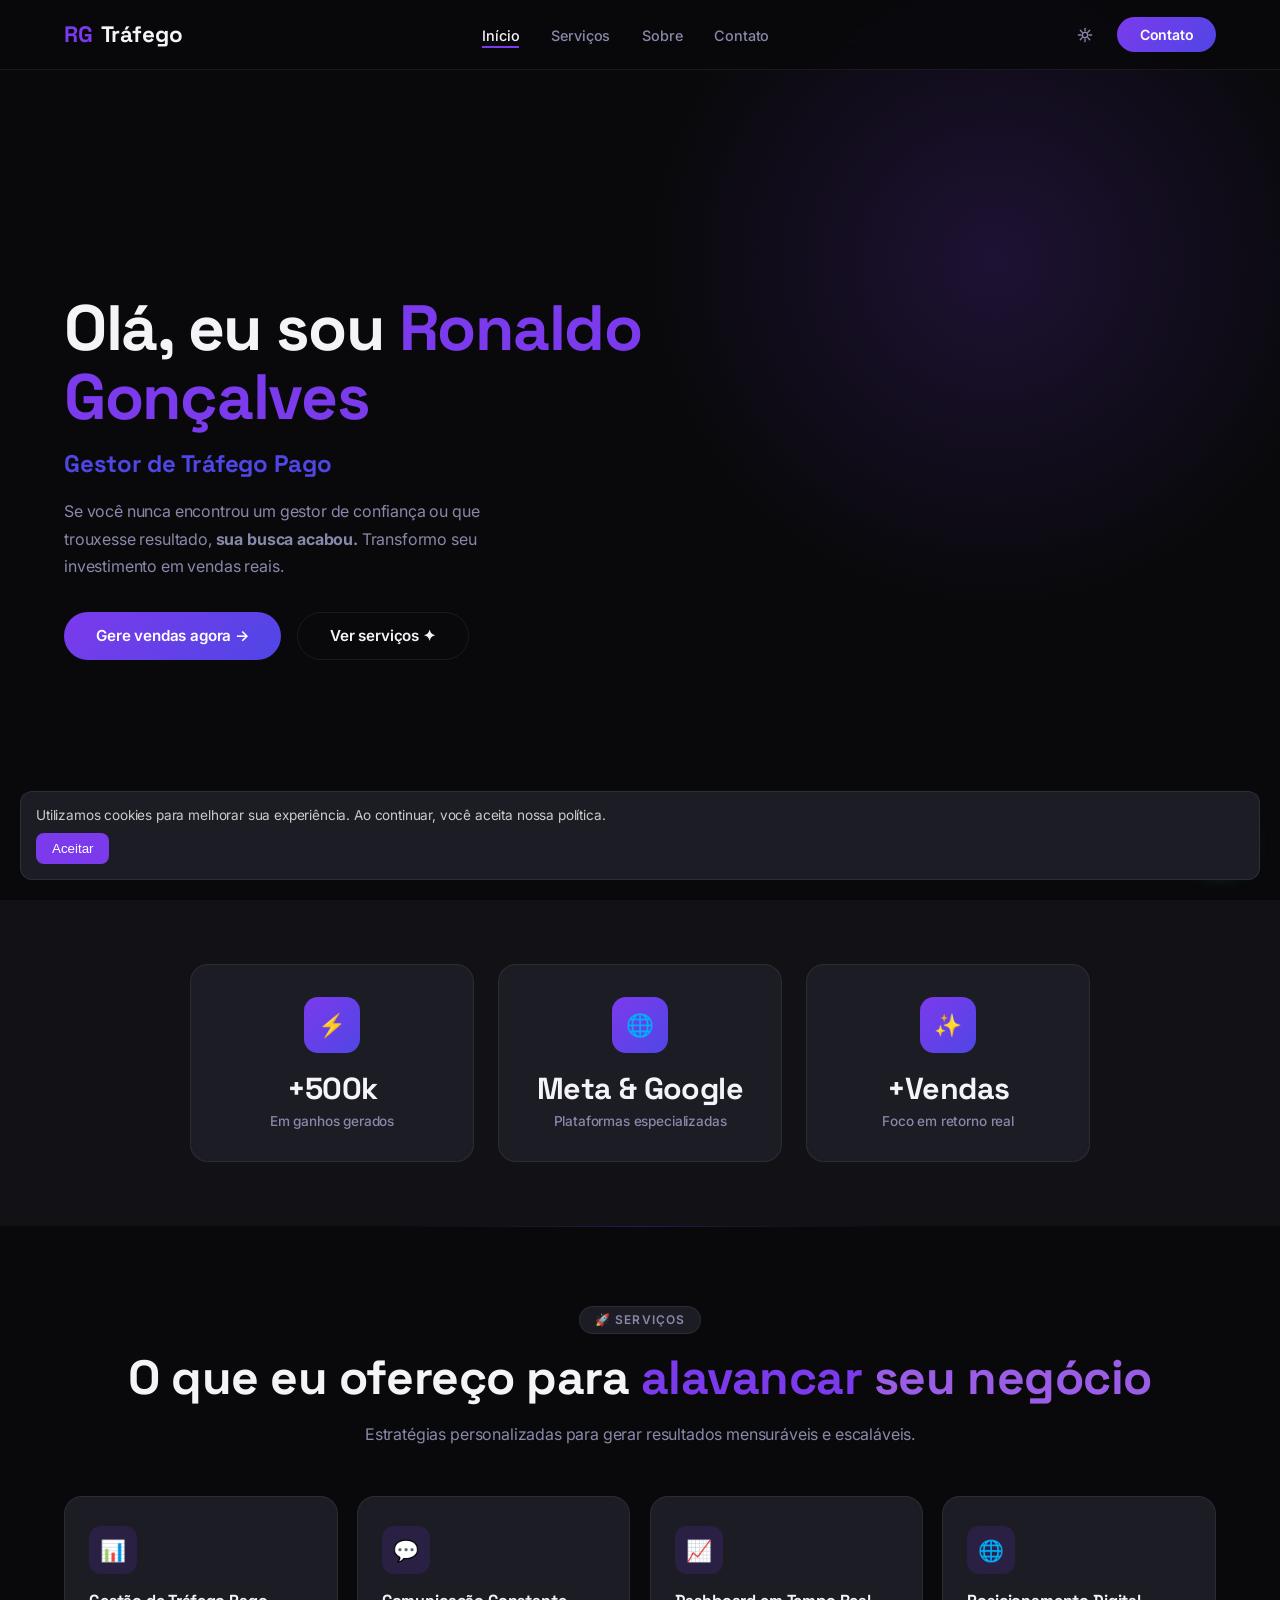
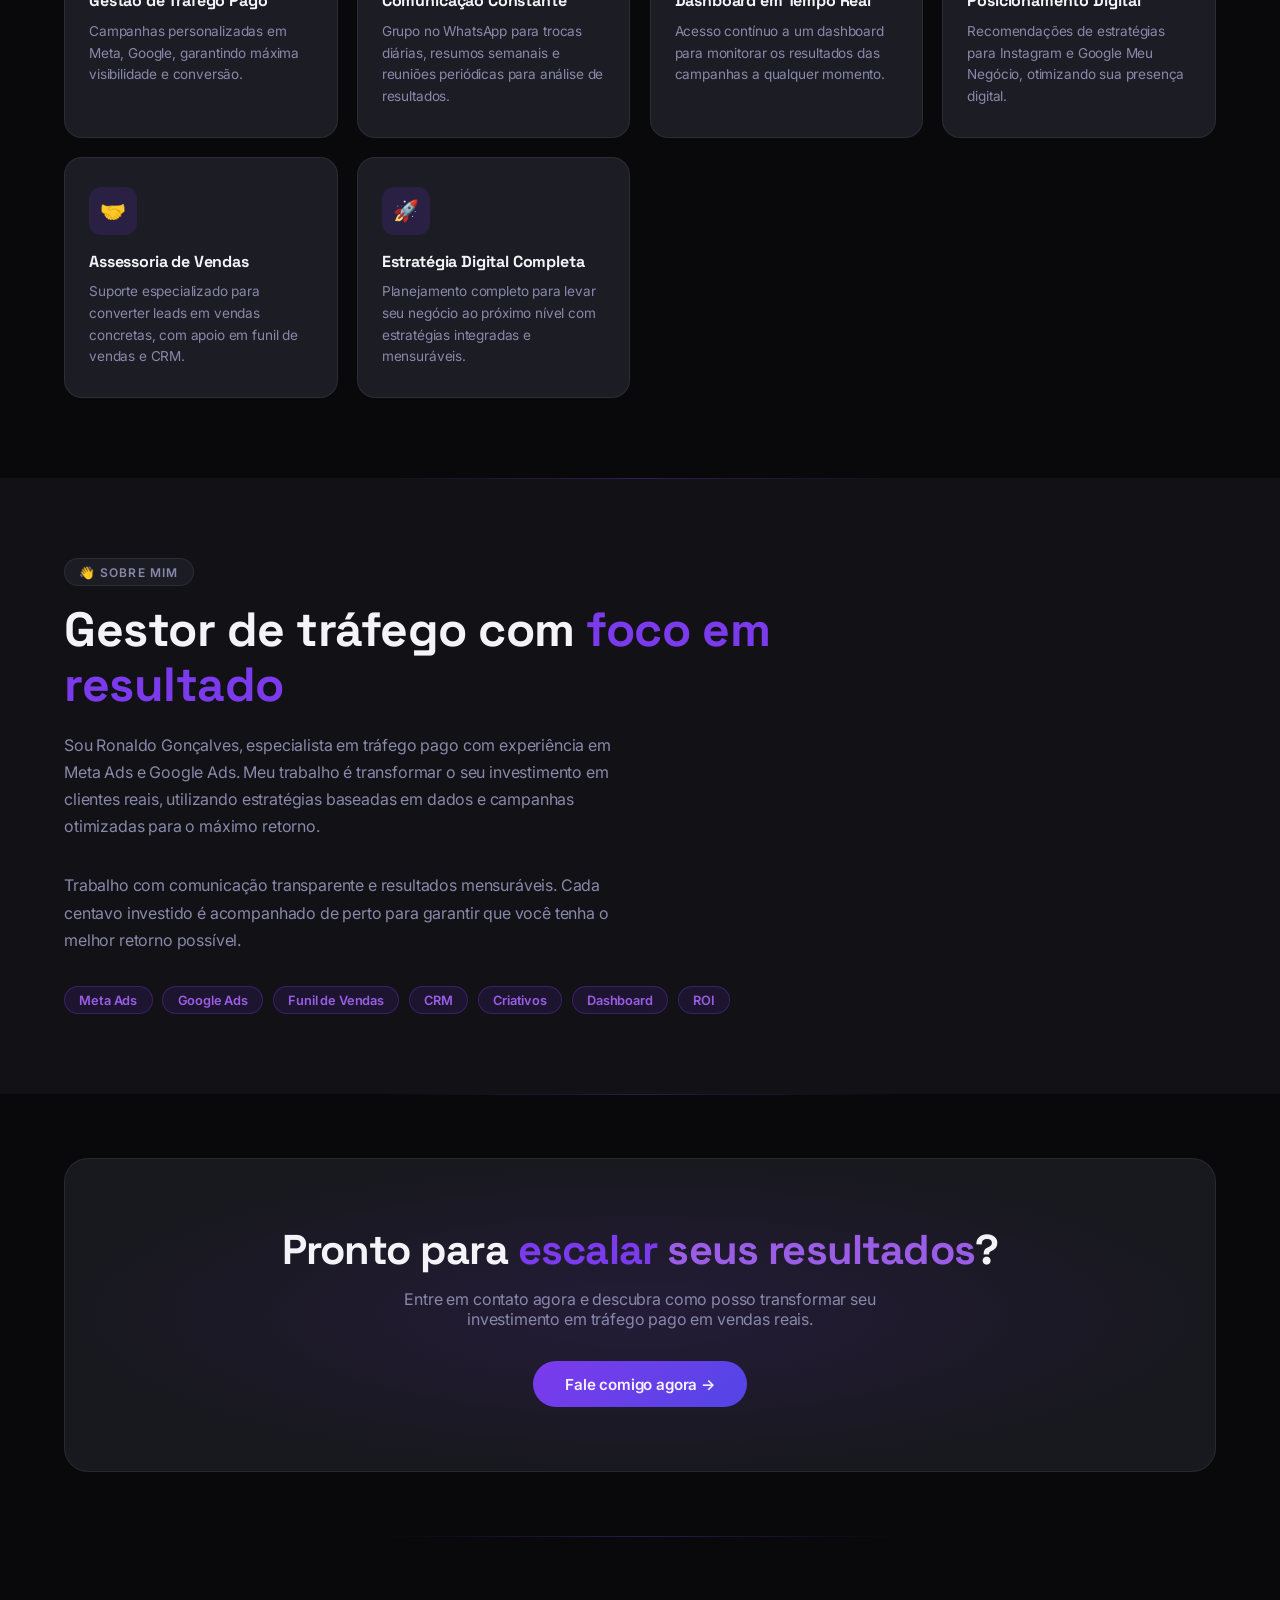
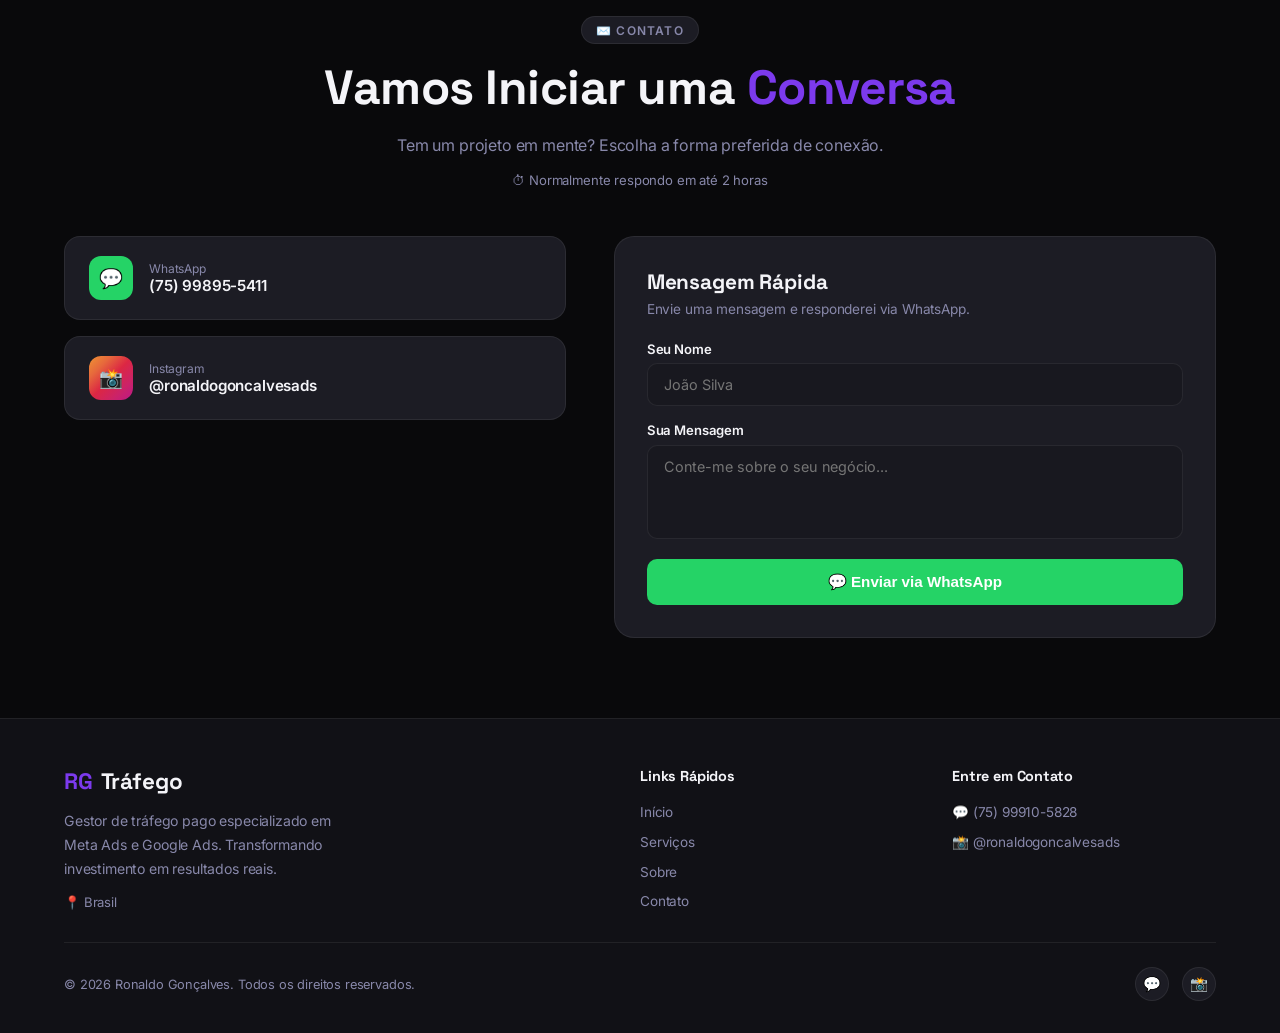
==== commit 86aa9434: "Add files via upload" ====
--- a/index.html
+++ b/index.html
@@ -494,6 +494,23 @@
     .stat-num { letter-spacing: -0.02em; }
     .cta-mid h2 { letter-spacing: -0.02em; }
     body { font-family: 'Inter', sans-serif; letter-spacing: -0.01em; }
+
+    /* ── LAYOUT SEM FOTO ── */
+    .hero-inner {
+      grid-template-columns: 1fr;
+      max-width: 1200px;
+    }
+    .hero-left {
+      max-width: 760px;
+    }
+    .sobre-inner {
+      grid-template-columns: 1fr;
+      max-width: 900px;
+    }
+    @media(max-width:900px) {
+      .hero-left { max-width: 100%; }
+      .sobre-inner { max-width: 100%; }
+    }
   </style>
 </head>
 <body>
@@ -545,13 +562,7 @@
         <a href="https://wa.me/5575998955411" target="_blank" class="btn-primary">Gere vendas agora →</a>
         <a href="#servicos" class="btn-outline">Ver serviços ✦</a>
       </div>
-    </div>
-    <div class="hero-photo-wrap reveal-right d2">
-      <img src="[data-uri]" alt="Ronaldo Gonçalves" class="hero-photo" id="heroPhoto" />
-      <div class="float-icon fi-1">⚡</div>
-      <div class="float-icon fi-2">🌐</div>
-    </div>
-  </div>
+    </div></div>
 </section>
 
 <!-- STATS -->
@@ -622,9 +633,6 @@
 <section id="sobre">
   <div class="section-inner">
     <div class="sobre-inner">
-      <div class="fade-in">
-        <img src="[data-uri]